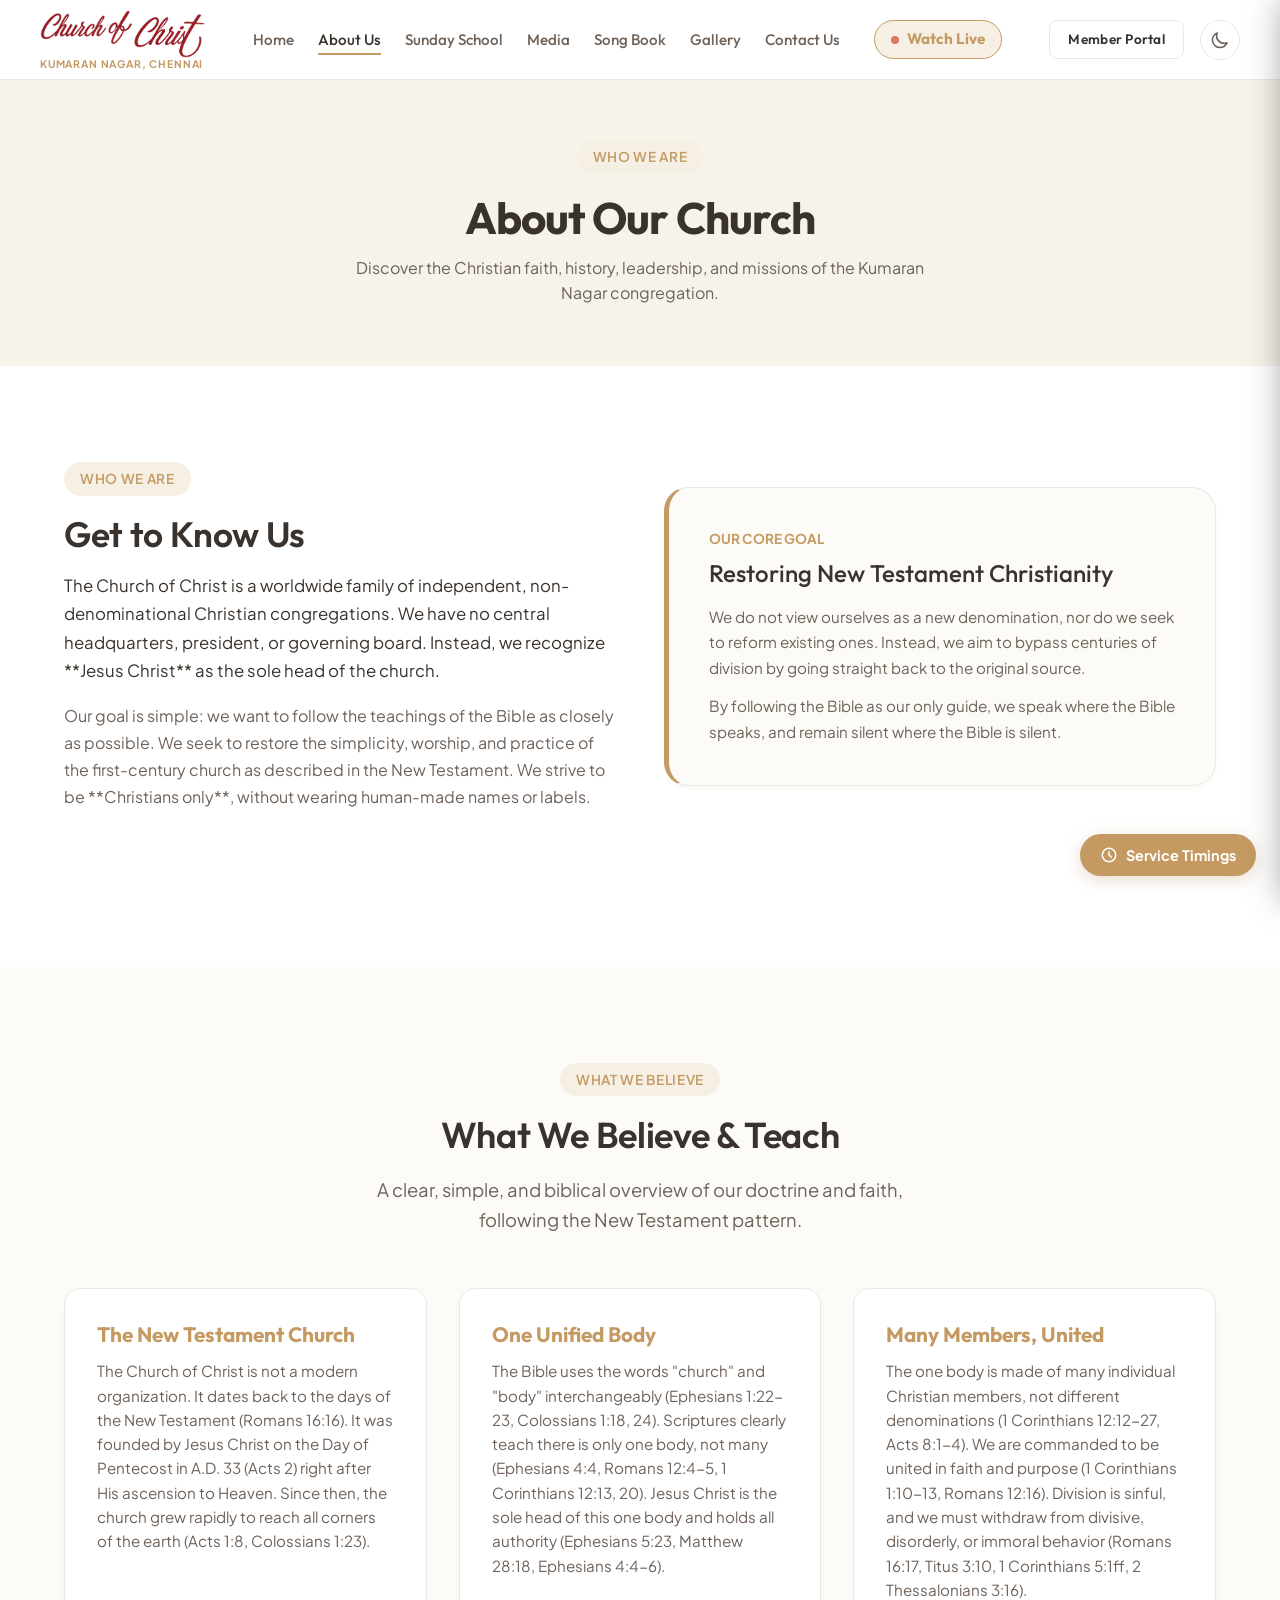
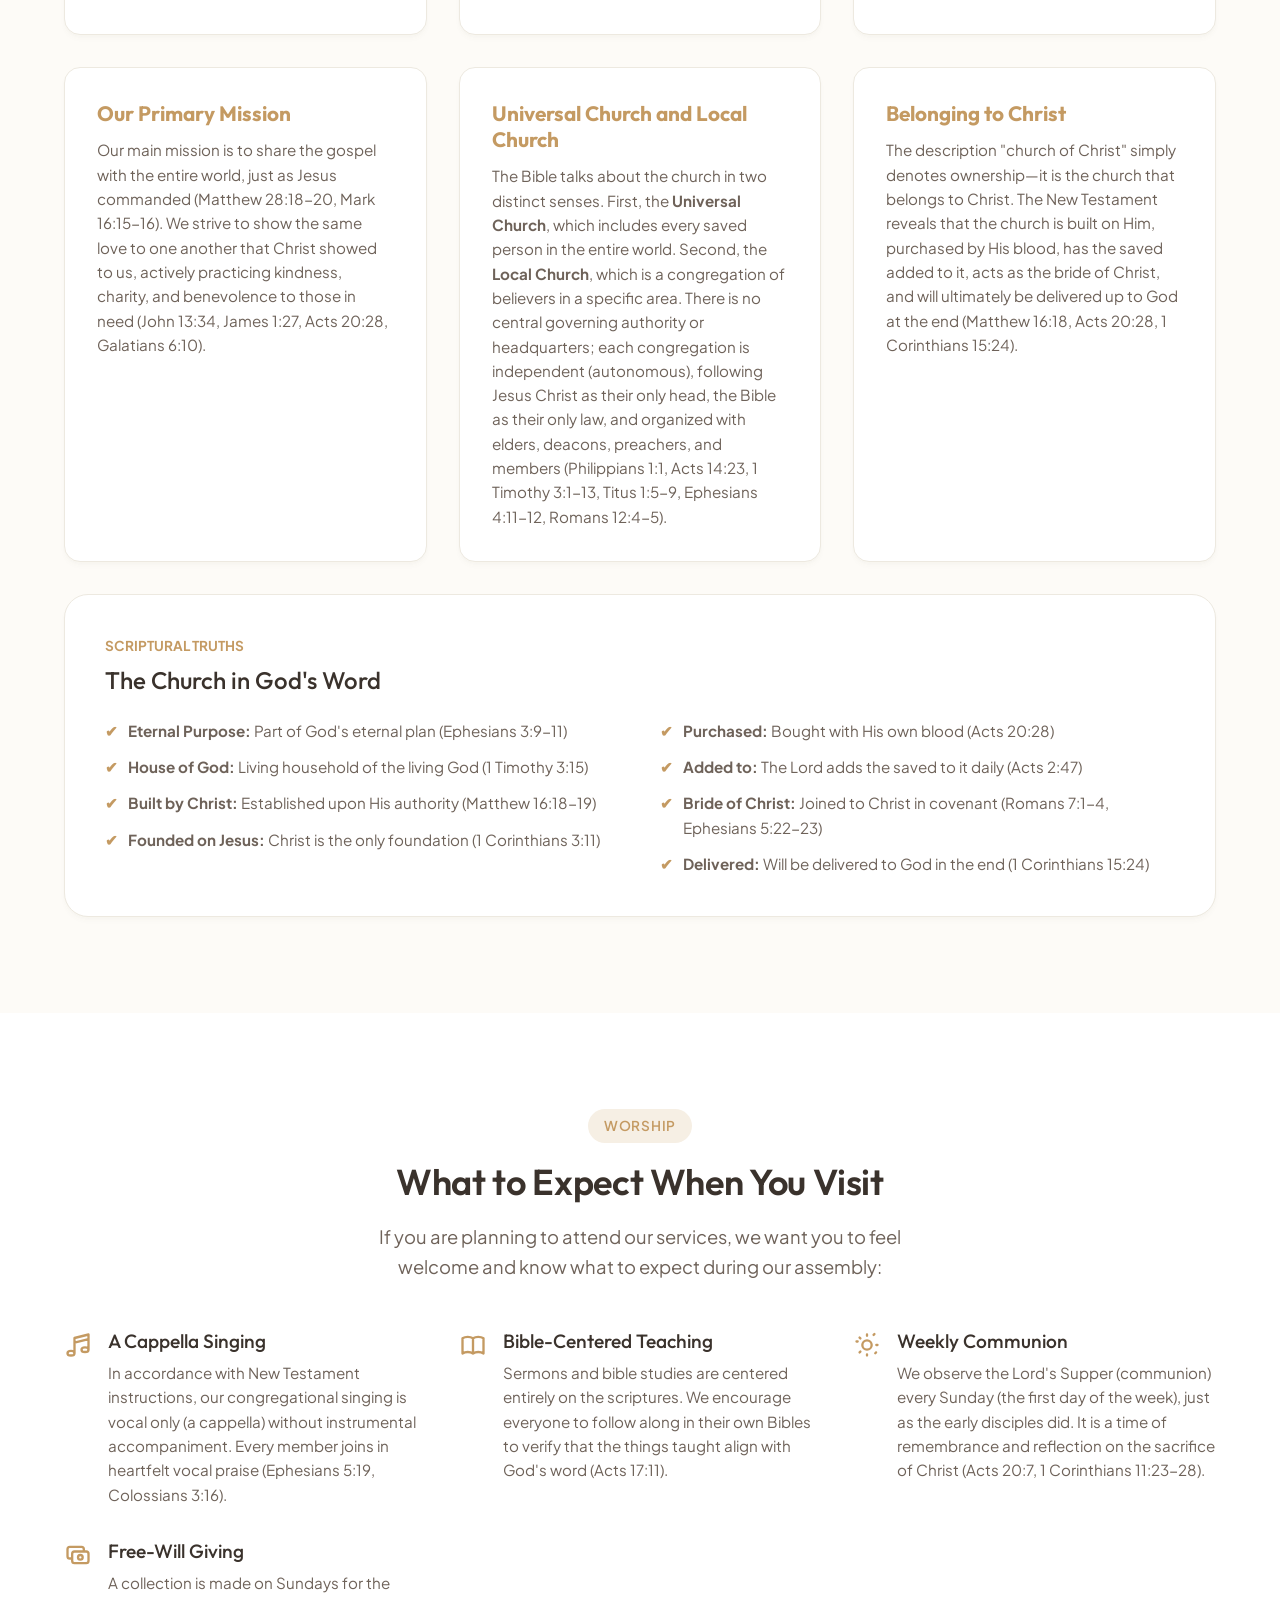
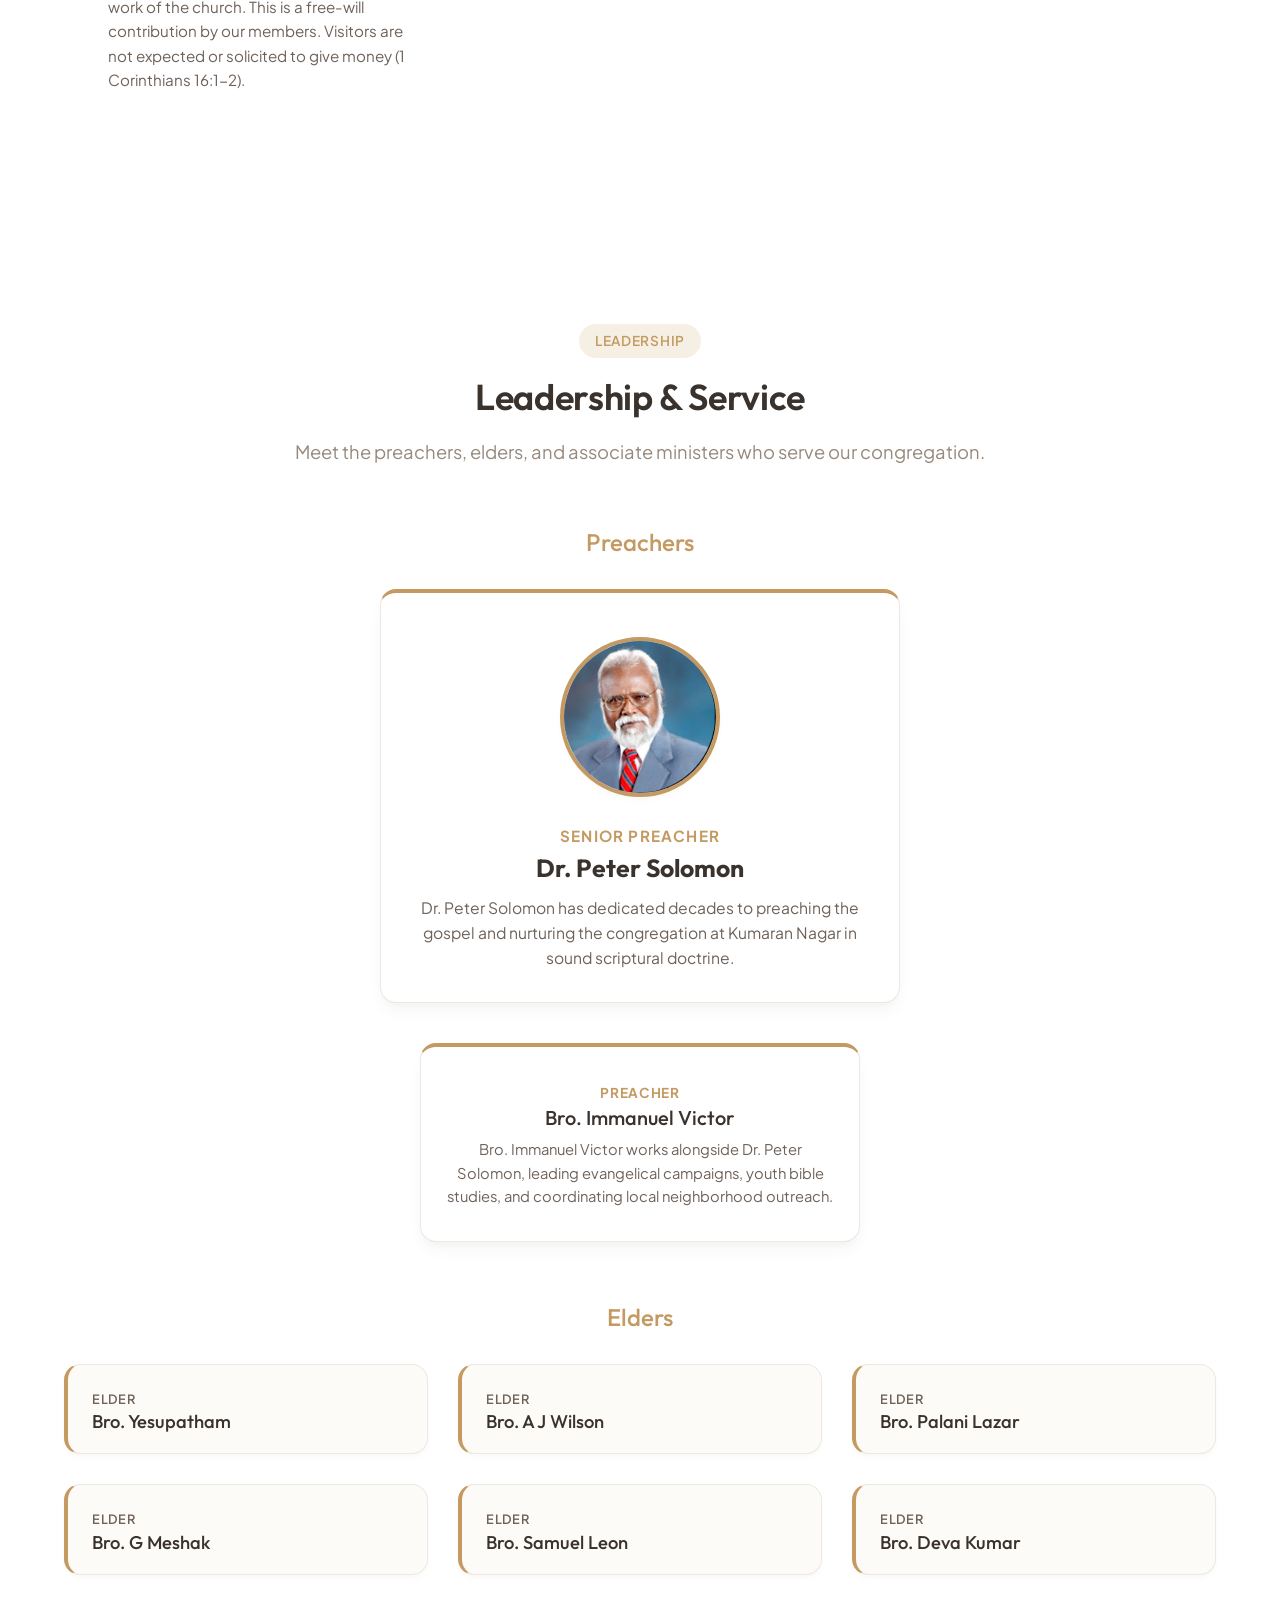
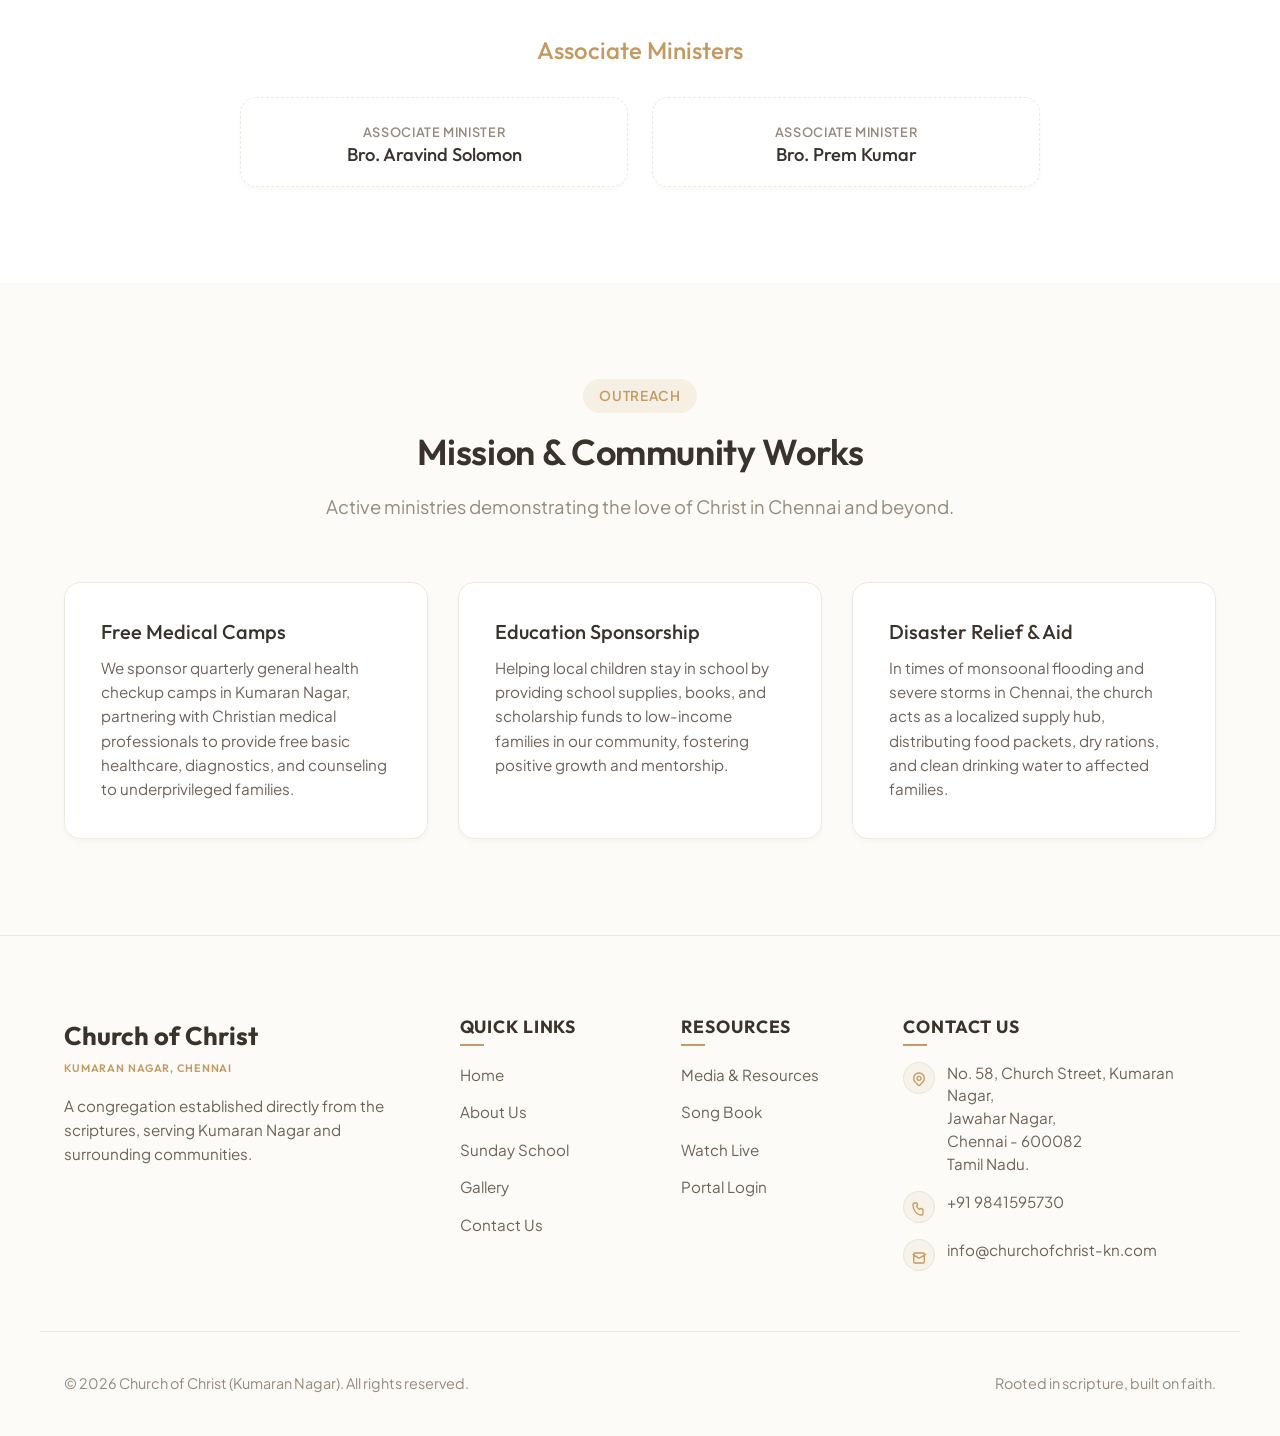
==== about.html @ 6f92049a "Apply and commit new transparent logo processed from user-supplied ChatGPT image" ====
<!DOCTYPE html>
<html lang="en">
<head>
  <meta charset="UTF-8">
  <meta name="viewport" content="width=device-width, initial-scale=1.0">
  <title>Church of Christ - About Us</title>
  <meta name="description" content="Learn about our faith, doctrine, history, mentors, and local mission works at Church of Christ in Kumaran Nagar.">
  <link rel="stylesheet" href="css/style.css?v=1.3">
  <script>
    (function() {
      const theme = localStorage.getItem('theme') || 'light';
      if (theme === 'dark') {
        document.documentElement.classList.add('dark-theme');
      }
    })();
  </script>
</head>
<body class="fade-in">

  <!-- GLOBAL HEADER -->
  <header class="header">
    <div class="container nav-container">
      <div class="logo-wrapper">
        <a href="index.html" class="logo" id="header-logo">
          <div class="logo-img-wrapper">
            <img src="images/logo.png?v=1.3" alt="Church of Christ" class="logo-img">
            <span class="logo-img-tagline">Kumaran Nagar, Chennai</span>
          </div>
        </a>
      </div>
      
      
      
      <ul class="nav-menu">
        <li><a href="index.html" class="nav-link">Home</a></li>
        <li><a href="about.html" class="nav-link active">About Us</a></li>
        <li><a href="sundayschool.html" class="nav-link">Sunday School</a></li>
        <li><a href="media.html" class="nav-link">Media</a></li>
        <li class="nav-item-dropdown">
          <a href="javascript:void(0)" class="nav-link" style="cursor: default;">Song Book</a>
          <ul class="dropdown-menu">
            <li><a href="songbook.html?lang=tamil" class="dropdown-item">Tamil Songs</a></li>
            <li><a href="songbook.html?lang=english" class="dropdown-item">English Songs</a></li>
          </ul>
        </li>
        <li><a href="gallery.html" class="nav-link">Gallery</a></li>
        <li><a href="contact.html" class="nav-link">Contact Us</a></li>
        <li class="nav-live-wrapper" style="margin-left: 10px;"><a href="live.html" class="nav-link nav-link-live"><span class="live-dot-pulse"></span>Watch Live</a></li>
        <li class="nav-btn mobile-only"><a href="login.html" class="btn btn-secondary btn-sm" id="member-portal-nav-btn-mobile">Member Portal</a></li>
      </ul>
      
      <div class="nav-right-area">
        <div class="nav-action desktop-only">
        <a href="login.html" class="btn btn-secondary btn-sm" id="member-portal-nav-btn">Member Portal</a>
      </div>
        <button id="theme-toggle" class="theme-toggle-btn" aria-label="Toggle Theme">
          <svg class="theme-icon-moon" fill="none" stroke="currentColor" viewBox="0 0 24 24" xmlns="http://www.w3.org/2000/svg">
            <path stroke-linecap="round" stroke-linejoin="round" stroke-width="2" d="M20.354 15.354A9 9 0 018.646 3.646 9.003 9.003 0 0012 21a9.003 9.003 0 008.354-5.646z"></path>
          </svg>
          <svg class="theme-icon-sun" fill="none" stroke="currentColor" viewBox="0 0 24 24" xmlns="http://www.w3.org/2000/svg" style="display: none;">
            <path stroke-linecap="round" stroke-linejoin="round" stroke-width="2" d="M12 3v1m0 16v1m9-9h-1M4 9H3m15.364-6.364l-.707.707M6.343 17.657l-.707.707m0-12.728l.707.707m12.728 12.728l.707-.707M12 8a4 4 0 100 8 4 4 0 000-8z"></path>
          </svg>
        </button>
        <button class="mobile-toggle" aria-label="Toggle menu" id="menu-toggle-btn">
        <span></span>
        <span></span>
        <span></span>
      </button>
      </div>
    </div>
  </header>

  <!-- PAGE HEADER -->
  <section class="section section-tertiary" style="padding: 60px 0; text-align: center;">
    <div class="container">
      <span class="badge">Who We Are</span>
      <h1 style="margin-bottom: 10px;">About Our Church</h1>
      <p style="max-width: 600px; margin: 0 auto; color: var(--text-secondary);">Discover the Christian faith, history, leadership, and missions of the Kumaran Nagar congregation.</p>
    </div>
  </section>

  <!-- WHO WE ARE & RESTORATION BASIS -->
  <section class="section" id="doctrine">
    <div class="container">
      <div class="grid grid-2" style="align-items: center; gap: 48px; margin-bottom: 60px;">
        <div>
          <span class="badge">Who We Are</span>
          <h2 style="font-size: 2.2rem; margin-bottom: 16px;">Get to Know Us</h2>
          <p style="font-size: 1.05rem; line-height: 1.7; color: var(--text-primary); margin-bottom: 16px;">
            The Church of Christ is a worldwide family of independent, non-denominational Christian congregations. We have no central headquarters, president, or governing board. Instead, we recognize **Jesus Christ** as the sole head of the church.
          </p>
          <p style="font-size: 1rem; line-height: 1.7; color: var(--text-secondary);">
            Our goal is simple: we want to follow the teachings of the Bible as closely as possible. We seek to restore the simplicity, worship, and practice of the first-century church as described in the New Testament. We strive to be **Christians only**, without wearing human-made names or labels.
          </p>
        </div>
        
        <div style="background-color: var(--bg-secondary); border: 1px solid var(--border-color); border-radius: var(--border-radius-lg); padding: 40px; border-left: 5px solid var(--color-accent); box-shadow: var(--shadow-sm);">
          <span style="font-size: 0.85rem; font-weight: 700; text-transform: uppercase; color: var(--color-accent); display: block; margin-bottom: 8px;">Our Core Goal</span>
          <h3 style="font-size: 1.5rem; margin-bottom: 16px;">Restoring New Testament Christianity</h3>
          <p style="font-size: 0.95rem; line-height: 1.7; color: var(--text-secondary); margin-bottom: 12px;">
            We do not view ourselves as a new denomination, nor do we seek to reform existing ones. Instead, we aim to bypass centuries of division by going straight back to the original source.
          </p>
          <p style="font-size: 0.95rem; line-height: 1.7; color: var(--text-secondary);">
            By following the Bible as our only guide, we speak where the Bible speaks, and remain silent where the Bible is silent.
          </p>
        </div>
      </div>
    </div>
  </section>

    <!-- THE GOSPEL SECTION (Swapped What We Believe Content to About Page) -->
  <section class="section section-secondary" id="salvation">
    <div class="container">
      <div class="section-title-wrapper text-center" style="margin-bottom: 54px;">
        <span class="badge">WHAT WE BELIEVE</span>
        <h2>What We Believe & Teach</h2>
        <p style="max-width: 600px; margin: 0 auto; color: var(--text-secondary);">A clear, simple, and biblical overview of our doctrine and faith, following the New Testament pattern.</p>
      </div>

      <div class="grid grid-3" style="gap: 32px; margin-bottom: 32px;">
        <!-- Card 1: The Church Origin -->
        <div class="card" style="padding: 32px; display: flex; flex-direction: column; justify-content: flex-start; height: 100%;">
          <h3 style="font-size: 1.3rem; margin-bottom: 12px; font-family: var(--font-headings); color: var(--color-accent); font-weight: 700;">The New Testament Church</h3>
          <p style="font-size: 0.95rem; line-height: 1.6; color: var(--text-secondary); margin: 0;">
            The Church of Christ is not a modern organization. It dates back to the days of the New Testament (Romans 16:16). It was founded by Jesus Christ on the Day of Pentecost in A.D. 33 (Acts 2) right after His ascension to Heaven. Since then, the church grew rapidly to reach all corners of the earth (Acts 1:8, Colossians 1:23).
          </p>
        </div>

        <!-- Card 2: One Body -->
        <div class="card" style="padding: 32px; display: flex; flex-direction: column; justify-content: flex-start; height: 100%;">
          <h3 style="font-size: 1.3rem; margin-bottom: 12px; font-family: var(--font-headings); color: var(--color-accent); font-weight: 700;">One Unified Body</h3>
          <p style="font-size: 0.95rem; line-height: 1.6; color: var(--text-secondary); margin: 0;">
            The Bible uses the words "church" and "body" interchangeably (Ephesians 1:22-23, Colossians 1:18, 24). Scriptures clearly teach there is only one body, not many (Ephesians 4:4, Romans 12:4-5, 1 Corinthians 12:13, 20). Jesus Christ is the sole head of this one body and holds all authority (Ephesians 5:23, Matthew 28:18, Ephesians 4:4-6).
          </p>
        </div>

        <!-- Card 3: Many Members -->
        <div class="card" style="padding: 32px; display: flex; flex-direction: column; justify-content: flex-start; height: 100%;">
          <h3 style="font-size: 1.3rem; margin-bottom: 12px; font-family: var(--font-headings); color: var(--color-accent); font-weight: 700;">Many Members, United</h3>
          <p style="font-size: 0.95rem; line-height: 1.6; color: var(--text-secondary); margin: 0;">
            The one body is made of many individual Christian members, not different denominations (1 Corinthians 12:12-27, Acts 8:1-4). We are commanded to be united in faith and purpose (1 Corinthians 1:10-13, Romans 12:16). Division is sinful, and we must withdraw from divisive, disorderly, or immoral behavior (Romans 16:17, Titus 3:10, 1 Corinthians 5:1ff, 2 Thessalonians 3:16).
          </p>
        </div>

        <!-- Card 4: Our Mission -->
        <div class="card" style="padding: 32px; display: flex; flex-direction: column; justify-content: flex-start; height: 100%;">
          <h3 style="font-size: 1.3rem; margin-bottom: 12px; font-family: var(--font-headings); color: var(--color-accent); font-weight: 700;">Our Primary Mission</h3>
          <p style="font-size: 0.95rem; line-height: 1.6; color: var(--text-secondary); margin: 0;">
            Our main mission is to share the gospel with the entire world, just as Jesus commanded (Matthew 28:18-20, Mark 16:15-16). We strive to show the same love to one another that Christ showed to us, actively practicing kindness, charity, and benevolence to those in need (John 13:34, James 1:27, Acts 20:28, Galatians 6:10).
          </p>
        </div>

        <!-- Card 5: Universal Church and Local Church -->
        <div class="card" style="padding: 32px; display: flex; flex-direction: column; justify-content: flex-start; height: 100%;">
          <h3 style="font-size: 1.3rem; margin-bottom: 12px; font-family: var(--font-headings); color: var(--color-accent); font-weight: 700;">Universal Church and Local Church</h3>
          <p style="font-size: 0.95rem; line-height: 1.6; color: var(--text-secondary); margin: 0;">
            The Bible talks about the church in two distinct senses. First, the <strong>Universal Church</strong>, which includes every saved person in the entire world. Second, the <strong>Local Church</strong>, which is a congregation of believers in a specific area. There is no central governing authority or headquarters; each congregation is independent (autonomous), following Jesus Christ as their only head, the Bible as their only law, and organized with elders, deacons, preachers, and members (Philippians 1:1, Acts 14:23, 1 Timothy 3:1-13, Titus 1:5-9, Ephesians 4:11-12, Romans 12:4-5).
          </p>
        </div>

        <!-- Card 6: Ownership -->
        <div class="card" style="padding: 32px; display: flex; flex-direction: column; justify-content: flex-start; height: 100%;">
          <h3 style="font-size: 1.3rem; margin-bottom: 12px; font-family: var(--font-headings); color: var(--color-accent); font-weight: 700;">Belonging to Christ</h3>
          <p style="font-size: 0.95rem; line-height: 1.6; color: var(--text-secondary); margin: 0;">
            The description "church of Christ" simply denotes ownership—it is the church that belongs to Christ. The New Testament reveals that the church is built on Him, purchased by His blood, has the saved added to it, acts as the bride of Christ, and will ultimately be delivered up to God at the end (Matthew 16:18, Acts 20:28, 1 Corinthians 15:24).
          </p>
        </div>
      </div>

      <!-- Scriptural Descriptions List -->
      <div style="background-color: var(--bg-primary); border: 1px solid var(--border-color); border-radius: var(--border-radius-lg); padding: 40px; box-shadow: var(--shadow-sm);">
        <span style="font-size: 0.85rem; font-weight: 700; text-transform: uppercase; color: var(--color-accent); display: block; margin-bottom: 8px;">Scriptural Truths</span>
        <h3 style="font-size: 1.5rem; margin-bottom: 24px;">The Church in God's Word</h3>
        <div class="grid grid-2" style="gap: 16px 40px;">
          <ul style="list-style: none; padding: 0; margin: 0; display: flex; flex-direction: column; gap: 12px; font-size: 0.95rem; color: var(--text-secondary);">
            <li style="display: flex; gap: 10px; align-items: flex-start;">
              <span style="color: var(--color-accent); font-weight: bold;">✔</span>
              <span><strong>Eternal Purpose:</strong> Part of God's eternal plan (Ephesians 3:9-11)</span>
            </li>
            <li style="display: flex; gap: 10px; align-items: flex-start;">
              <span style="color: var(--color-accent); font-weight: bold;">✔</span>
              <span><strong>House of God:</strong> Living household of the living God (1 Timothy 3:15)</span>
            </li>
            <li style="display: flex; gap: 10px; align-items: flex-start;">
              <span style="color: var(--color-accent); font-weight: bold;">✔</span>
              <span><strong>Built by Christ:</strong> Established upon His authority (Matthew 16:18-19)</span>
            </li>
            <li style="display: flex; gap: 10px; align-items: flex-start;">
              <span style="color: var(--color-accent); font-weight: bold;">✔</span>
              <span><strong>Founded on Jesus:</strong> Christ is the only foundation (1 Corinthians 3:11)</span>
            </li>
          </ul>
          <ul style="list-style: none; padding: 0; margin: 0; display: flex; flex-direction: column; gap: 12px; font-size: 0.95rem; color: var(--text-secondary);">
            <li style="display: flex; gap: 10px; align-items: flex-start;">
              <span style="color: var(--color-accent); font-weight: bold;">✔</span>
              <span><strong>Purchased:</strong> Bought with His own blood (Acts 20:28)</span>
            </li>
            <li style="display: flex; gap: 10px; align-items: flex-start;">
              <span style="color: var(--color-accent); font-weight: bold;">✔</span>
              <span><strong>Added to:</strong> The Lord adds the saved to it daily (Acts 2:47)</span>
            </li>
            <li style="display: flex; gap: 10px; align-items: flex-start;">
              <span style="color: var(--color-accent); font-weight: bold;">✔</span>
              <span><strong>Bride of Christ:</strong> Joined to Christ in covenant (Romans 7:1-4, Ephesians 5:22-23)</span>
            </li>
            <li style="display: flex; gap: 10px; align-items: flex-start;">
              <span style="color: var(--color-accent); font-weight: bold;">✔</span>
              <span><strong>Delivered:</strong> Will be delivered to God in the end (1 Corinthians 15:24)</span>
            </li>
          </ul>
        </div>
      </div>
    </div>
  </section>

  <!-- WHAT TO EXPECT IN WORSHIP -->
  <section class="section" id="worship-expectations">
    <div class="container">
      <div class="section-title-wrapper text-center" style="margin-bottom: 48px;">
        <span class="badge">Worship</span>
        <h2>What to Expect When You Visit</h2>
        <p style="max-width: 600px; margin: 0 auto; color: var(--text-secondary);">If you are planning to attend our services, we want you to feel welcome and know what to expect during our assembly:</p>
      </div>

      <div class="grid grid-2" style="gap: 32px; margin-bottom: 40px;">
        <!-- Card A -->
        <div style="display: flex; gap: 16px;">
          <div style="color: var(--color-accent); font-size: 1.5rem; display: flex; flex-shrink: 0; margin-top: 2px;">
            <svg style="width: 28px; height: 28px;" fill="none" stroke="currentColor" viewBox="0 0 24 24" xmlns="http://www.w3.org/2000/svg"><path stroke-linecap="round" stroke-linejoin="round" stroke-width="2" d="M9 19V6l12-3v13M9 19c0 1.105-1.343 2-3 2s-3-.895-3-2 1.343-2 3-2 3 .895 3 2zm12-3c0 1.105-1.343 2-3 2s-3-.895-3-2 1.343-2 3-2 3 .895 3 2zM9 10l12-3"></path></svg>
          </div>
          <div>
            <h3 style="font-size: 1.2rem; margin-bottom: 8px;">A Cappella Singing</h3>
            <p style="font-size: 0.95rem; color: var(--text-secondary); line-height: 1.6;">
              In accordance with New Testament instructions, our congregational singing is vocal only (a cappella) without instrumental accompaniment. Every member joins in heartfelt vocal praise (Ephesians 5:19, Colossians 3:16).
            </p>
          </div>
        </div>

        <!-- Card B -->
        <div style="display: flex; gap: 16px;">
          <div style="color: var(--color-accent); font-size: 1.5rem; display: flex; flex-shrink: 0; margin-top: 2px;">
            <svg style="width: 28px; height: 28px;" fill="none" stroke="currentColor" viewBox="0 0 24 24" xmlns="http://www.w3.org/2000/svg"><path stroke-linecap="round" stroke-linejoin="round" stroke-width="2" d="M12 6.253v13m0-13C10.832 5.477 9.246 5 7.5 5S4.168 5.477 3 6.253v13C4.168 18.477 5.754 18 7.5 18s3.332.477 4.5 1.253m0-13C13.168 5.477 14.754 5 16.5 5c1.747 0 3.332.477 4.5 1.253v13C19.832 18.477 18.247 18 16.5 18c-1.746 0-3.332.477-4.5 1.253"></path></svg>
          </div>
          <div>
            <h3 style="font-size: 1.2rem; margin-bottom: 8px;">Bible-Centered Teaching</h3>
            <p style="font-size: 0.95rem; color: var(--text-secondary); line-height: 1.6;">
              Sermons and bible studies are centered entirely on the scriptures. We encourage everyone to follow along in their own Bibles to verify that the things taught align with God's word (Acts 17:11).
            </p>
          </div>
        </div>

        <!-- Card C -->
        <div style="display: flex; gap: 16px;">
          <div style="color: var(--color-accent); font-size: 1.5rem; display: flex; flex-shrink: 0; margin-top: 2px;">
            <svg style="width: 28px; height: 28px;" fill="none" stroke="currentColor" viewBox="0 0 24 24" xmlns="http://www.w3.org/2000/svg"><path stroke-linecap="round" stroke-linejoin="round" stroke-width="2" d="M12 3v1m0 16v1m9-9h-1M4 9H3m15.364-6.364l-.707.707M6.343 17.657l-.707.707m0-12.728l.707.707m12.728 12.728l.707-.707M12 8a4 4 0 100 8 4 4 0 000-8z"></path></svg>
          </div>
          <div>
            <h3 style="font-size: 1.2rem; margin-bottom: 8px;">Weekly Communion</h3>
            <p style="font-size: 0.95rem; color: var(--text-secondary); line-height: 1.6;">
              We observe the Lord's Supper (communion) every Sunday (the first day of the week), just as the early disciples did. It is a time of remembrance and reflection on the sacrifice of Christ (Acts 20:7, 1 Corinthians 11:23-28).
            </p>
          </div>
        </div>

        <!-- Card D -->
        <div style="display: flex; gap: 16px;">
          <div style="color: var(--color-accent); font-size: 1.5rem; display: flex; flex-shrink: 0; margin-top: 2px;">
            <svg style="width: 28px; height: 28px;" fill="none" stroke="currentColor" viewBox="0 0 24 24" xmlns="http://www.w3.org/2000/svg"><path stroke-linecap="round" stroke-linejoin="round" stroke-width="2" d="M17 9V7a2 2 0 00-2-2H5a2 2 0 00-2 2v6a2 2 0 002 2h2m2 4h10a2 2 0 002-2v-6a2 2 0 00-2-2H9a2 2 0 00-2 2v6a2 2 0 002 2zm7-5a2 2 0 11-4 0 2 2 0 014 0z"></path></svg>
          </div>
          <div>
            <h3 style="font-size: 1.2rem; margin-bottom: 8px;">Free-Will Giving</h3>
            <p style="font-size: 0.95rem; color: var(--text-secondary); line-height: 1.6;">
              A collection is made on Sundays for the work of the church. This is a free-will contribution by our members. Visitors are not expected or solicited to give money (1 Corinthians 16:1-2).
            </p>
          </div>
        </div>
      </div>
    </div>
  </section>

  <!-- CHURCH LEADERSHIP SECTION -->
  <section class="section" id="leadership">
    <div class="container">
      <div class="section-title-wrapper text-center">
        <span class="badge">Leadership</span>
        <h2>Leadership & Service</h2>
        <p>Meet the preachers, elders, and associate ministers who serve our congregation.</p>
      </div>

      <!-- Preachers Section -->
      <h3 style="text-align: center; margin-bottom: 32px; font-weight: 500; font-size: 1.5rem; color: var(--color-accent);">Preachers</h3>
      
      <!-- Featured Senior Preacher (Dr. Peter Solomon) -->
      <div style="max-width: 520px; margin: 0 auto 40px auto;">
        <div class="profile-card profile-card-preacher" style="padding: 24px;">
          <div class="profile-avatar-wrapper" style="background: none; padding: 20px 0 10px 0; display: flex; justify-content: center;">
            <div class="profile-avatar" style="width: 160px; height: 160px; overflow: hidden; border: 4px solid var(--color-accent);">
              <img src="images/peter-solomon.png?v=1.1" alt="Dr. Peter Solomon" style="width: 100%; height: 100%; object-fit: cover;">
            </div>
          </div>
          <div class="profile-info" style="padding: 16px 0 8px 0;">
            <span class="profile-role" style="font-size: 0.95rem; font-weight: 700; letter-spacing: 0.08em;">Senior Preacher</span>
            <h4 class="profile-name" style="font-size: 1.55rem; font-weight: 700; margin-top: 4px; margin-bottom: 12px; font-family: var(--font-headings);">Dr. Peter Solomon</h4>
            <p class="profile-bio" style="font-size: 0.98rem; line-height: 1.6; color: var(--text-secondary); max-width: 440px; margin: 0 auto;">Dr. Peter Solomon has dedicated decades to preaching the gospel and nurturing the congregation at Kumaran Nagar in sound scriptural doctrine.</p>
          </div>
        </div>
      </div>

      <!-- Preacher (Bro. Immanuel Victor) -->
      <div style="max-width: 440px; margin: 0 auto 60px auto;">
        <div class="profile-card profile-card-preacher" style="padding: 24px;">
          <div class="profile-info" style="padding: 8px 0;">
            <span class="profile-role">Preacher</span>
            <h4 class="profile-name">Bro. Immanuel Victor</h4>
            <p class="profile-bio" style="font-size: 0.92rem; line-height: 1.6; color: var(--text-secondary); margin-top: 8px;">Bro. Immanuel Victor works alongside Dr. Peter Solomon, leading evangelical campaigns, youth bible studies, and coordinating local neighborhood outreach.</p>
          </div>
        </div>
      </div>

      <!-- Elders Section -->
      <h3 style="text-align: center; margin-bottom: 32px; font-weight: 500; font-size: 1.5rem; color: var(--color-accent);">Elders</h3>
      <div class="grid grid-3" style="margin-bottom: 60px;">
        <!-- Elder 1 -->
        <div class="profile-card profile-card-elder">
          <div class="profile-info">
            <span class="profile-role">Elder</span>
            <h4 class="profile-name">Bro. Yesupatham</h4>
          </div>
        </div>

        <!-- Elder 2 -->
        <div class="profile-card profile-card-elder">
          <div class="profile-info">
            <span class="profile-role">Elder</span>
            <h4 class="profile-name">Bro. A J Wilson</h4>
          </div>
        </div>



        <!-- Elder 4 -->
        <div class="profile-card profile-card-elder">
          <div class="profile-info">
            <span class="profile-role">Elder</span>
            <h4 class="profile-name">Bro. Palani Lazar</h4>
          </div>
        </div>

        <!-- Elder 5 -->
        <div class="profile-card profile-card-elder">
          <div class="profile-info">
            <span class="profile-role">Elder</span>
            <h4 class="profile-name">Bro. G Meshak</h4>
          </div>
        </div>



        <!-- Elder 7 -->
        <div class="profile-card profile-card-elder">
          <div class="profile-info">
            <span class="profile-role">Elder</span>
            <h4 class="profile-name">Bro. Samuel Leon</h4>
          </div>
        </div>



        <!-- Elder 9 -->
        <div class="profile-card profile-card-elder">
          <div class="profile-info">
            <span class="profile-role">Elder</span>
            <h4 class="profile-name">Bro. Deva Kumar</h4>
          </div>
        </div>
      </div>

      <!-- Associate Ministers Section -->
      <h3 style="text-align: center; margin-bottom: 32px; font-weight: 500; font-size: 1.5rem; color: var(--color-accent);">Associate Ministers</h3>
      <div style="display: grid; grid-template-columns: repeat(auto-fit, minmax(280px, 1fr)); gap: 24px; max-width: 800px; margin: 0 auto;">
        
        <!-- Minister 1 -->
        <div class="profile-card profile-card-associate">
          <div class="profile-info">
            <span class="profile-role">Associate Minister</span>
            <h4 class="profile-name">Bro. Aravind Solomon</h4>
          </div>
        </div>

        <!-- Minister 2 -->
        <div class="profile-card profile-card-associate">
          <div class="profile-info">
            <span class="profile-role">Associate Minister</span>
            <h4 class="profile-name">Bro. Prem Kumar</h4>
          </div>
        </div>

      </div>
    </div>
  </section>

  <!-- MISSION WORKS SECTION -->
  <section class="section section-secondary" id="missions">
    <div class="container">
      <div class="section-title-wrapper text-center">
        <span class="badge">Outreach</span>
        <h2>Mission & Community Works</h2>
        <p>Active ministries demonstrating the love of Christ in Chennai and beyond.</p>
      </div>

      <div class="grid grid-3">
        <!-- Mission Card 1 -->
        <div class="card">
          <h3 class="card-title" style="font-size: 1.25rem;">Free Medical Camps</h3>
          <p class="card-description">We sponsor quarterly general health checkup camps in Kumaran Nagar, partnering with Christian medical professionals to provide free basic healthcare, diagnostics, and counseling to underprivileged families.</p>
        </div>

        <!-- Mission Card 2 -->
        <div class="card">
          <h3 class="card-title" style="font-size: 1.25rem;">Education Sponsorship</h3>
          <p class="card-description">Helping local children stay in school by providing school supplies, books, and scholarship funds to low-income families in our community, fostering positive growth and mentorship.</p>
        </div>

        <!-- Mission Card 3 -->
        <div class="card">
          <h3 class="card-title" style="font-size: 1.25rem;">Disaster Relief & Aid</h3>
          <p class="card-description">In times of monsoonal flooding and severe storms in Chennai, the church acts as a localized supply hub, distributing food packets, dry rations, and clean drinking water to affected families.</p>
        </div>
      </div>
    </div>
  </section>

    <!-- GLOBAL FOOTER -->
  <footer class="footer">
    <div class="container footer-grid">
      <div class="footer-about">
        <a href="index.html" class="footer-logo">
          Church of Christ
          <span class="footer-logo-tagline">Kumaran Nagar, Chennai</span>
        </a>
        <p>A congregation established directly from the scriptures, serving Kumaran Nagar and surrounding communities.</p>
      </div>
      
      <div>
        <h4 class="footer-title">Quick Links</h4>
        <ul class="footer-links">
          <li><a href="index.html">Home</a></li>
          <li><a href="about.html">About Us</a></li>
          <li><a href="sundayschool.html">Sunday School</a></li>
          <li><a href="gallery.html">Gallery</a></li>
          <li><a href="contact.html">Contact Us</a></li>
        </ul>
      </div>

      <div>
        <h4 class="footer-title">Resources</h4>
        <ul class="footer-links">
          <li><a href="media.html">Media & Resources</a></li>
          <li><a href="songbook.html">Song Book</a></li>
          <li><a href="live.html">Watch Live</a></li>
          <li><a href="login.html">Portal Login</a></li>
        </ul>
      </div>

      <div>
        <h4 class="footer-title">Contact Us</h4>
        <ul class="footer-contact-info">
          <li>
            <div class="footer-contact-icon-wrapper">
              <svg fill="none" stroke="currentColor" viewBox="0 0 24 24" xmlns="http://www.w3.org/2000/svg">
                <path stroke-linecap="round" stroke-linejoin="round" stroke-width="2" d="M17.657 16.657L13.414 20.9a1.998 1.998 0 01-2.827 0l-4.244-4.243a8 8 0 1111.314 0z"></path>
                <path stroke-linecap="round" stroke-linejoin="round" stroke-width="2" d="M15 11a3 3 0 11-6 0 3 3 0 016 0z"></path>
              </svg>
            </div>
            <span>No. 58, Church Street, Kumaran Nagar,<br>Jawahar Nagar,<br>Chennai - 600082<br>Tamil Nadu.</span>
          </li>
          <li>
            <div class="footer-contact-icon-wrapper">
              <svg fill="none" stroke="currentColor" viewBox="0 0 24 24" xmlns="http://www.w3.org/2000/svg">
                <path stroke-linecap="round" stroke-linejoin="round" stroke-width="2" d="M3 5a2 2 0 012-2h3.28a1 1 0 01.94.725l.548 2.2a1 1 0 01-.321.988l-1.305.98a10.582 10.582 0 004.872 4.872l.98-1.305a1 1 0 01.988-.321l2.2.548a1 1 0 01.725.94V19a2 2 0 01-2 2h-1C9.716 21 3 14.284 3 6V5z"></path>
              </svg>
            </div>
            <span>+91 9841595730</span>
          </li>
          <li>
            <div class="footer-contact-icon-wrapper">
              <svg fill="none" stroke="currentColor" viewBox="0 0 24 24" xmlns="http://www.w3.org/2000/svg">
                <path stroke-linecap="round" stroke-linejoin="round" stroke-width="2" d="M3 8l7.89 5.26a2 2 0 002.22 0L22 8m-2 11a2 2 0 01-2 2H6a2 2 0 01-2-2V8a2 2 0 012-2h12a2 2 0 012 2v11z"></path>
              </svg>
            </div>
            <span>info@churchofchrist-kn.com</span>
          </li>
        </ul>
      </div>
    </div>

    <div class="container footer-bottom">
      <p>&copy; 2026 Church of Christ (Kumaran Nagar). All rights reserved.</p>
      <p>Rooted in scripture, built on faith.</p>
    </div>
  </footer>

    <!-- FLOATING SERVICE TIMINGS WIDGET -->
  <button id="floating-schedule-btn" class="floating-schedule-btn" aria-label="View Service Timings">
    <svg fill="none" stroke="currentColor" viewBox="0 0 24 24" xmlns="http://www.w3.org/2000/svg">
      <path stroke-linecap="round" stroke-linejoin="round" stroke-width="2" d="M12 8v4l3 3m6-3a9 9 0 11-18 0 9 9 0 0118 0z"></path>
    </svg>
    <span>Service Timings</span>
  </button>

  <!-- WIDGET DRAWER BACKDROP -->
  <div id="schedule-drawer-overlay" class="schedule-drawer-overlay"></div>

  <!-- WIDGET DRAWER PANEL -->
  <div id="schedule-drawer" class="schedule-drawer">
    <div class="schedule-drawer-header">
      <h3>Service Timings</h3>
      <button id="schedule-drawer-close" class="schedule-drawer-close" aria-label="Close Panel">&times;</button>
    </div>
    <div class="schedule-drawer-body">
      <!-- Sunday Worship -->
      <div class="schedule-drawer-group">
        <h4>Sunday Worship</h4>
        <div class="schedule-drawer-item">
          <span class="time">5:00 AM – 6:00 AM</span>
          <span class="desc">English Worship</span>
        </div>
        <div class="schedule-drawer-item">
          <span class="time">8:00 AM – 9:30 AM</span>
          <span class="desc">Tamil Worship</span>
        </div>
        <div class="schedule-drawer-item">
          <span class="time">10:00 AM – 11:30 AM</span>
          <span class="desc">Mizo Worship</span>
        </div>
        <div class="schedule-drawer-item">
          <span class="time">10:30 AM – 12:00 PM</span>
          <span class="desc">Telugu Worship</span>
        </div>
        <div class="schedule-drawer-item">
          <span class="time">6:00 PM – 7:30 PM</span>
          <span class="desc">English Worship (with Tamil translation)</span>
        </div>
      </div>

      <!-- Wednesday -->
      <div class="schedule-drawer-group">
        <h4>Wednesday Bible Class</h4>
        <div class="schedule-drawer-item">
          <span class="time">6:30 PM – 7:30 PM</span>
          <span class="desc">Weekly Bible Study & Prayer</span>
        </div>
      </div>

      <!-- Friday -->
      <div class="schedule-drawer-group">
        <h4>Friday Prayer Meeting</h4>
        <div class="schedule-drawer-item">
          <span class="time">10:00 AM – 12:00 PM</span>
          <span class="desc">Women's Prayer Meeting</span>
        </div>
      </div>
    </div>
  </div>

  <script>
    document.addEventListener('DOMContentLoaded', function() {
      const btn = document.getElementById('floating-schedule-btn');
      const drawer = document.getElementById('schedule-drawer');
      const overlay = document.getElementById('schedule-drawer-overlay');
      const closeBtn = document.getElementById('schedule-drawer-close');

      function openDrawer() {
        if (drawer) drawer.classList.add('open');
        if (overlay) overlay.classList.add('active');
        document.body.style.overflow = 'hidden';
      }

      function closeDrawer() {
        if (drawer) drawer.classList.remove('open');
        if (overlay) overlay.classList.remove('active');
        document.body.style.overflow = '';
      }

      if (btn && drawer && overlay && closeBtn) {
        btn.addEventListener('click', openDrawer);
        closeBtn.addEventListener('click', closeDrawer);
        overlay.addEventListener('click', closeDrawer);
      }
    });
  </script>


  <script src="js/main.js?v=1.2"></script>
</body>
</html>
---- css/style.css ----
@import url('https://fonts.googleapis.com/css2?family=Outfit:wght@300;400;500;600;700&family=Plus+Jakarta+Sans:wght@300;400;500;600;700&display=swap');

/* ==========================================
   CSS VARIABLES & DESIGN TOKENS
   ========================================== */
:root {
  /* Warm Light Theme Colors (Strictly No Dark Backgrounds) */
  --bg-primary: #ffffff;         /* Crisp pure white */
  --bg-secondary: #fdfbf7;       /* Soft warm ivory / cream */
  --bg-tertiary: #f6f3eb;        /* Soft warm sand */
  --bg-overlay: rgba(255, 255, 255, 0.85); /* For glassmorphism */
  
  /* Typography Colors */
  --text-primary: #3a322c;       /* Rich, warm bronze/charcoal for headings */
  --text-secondary: #6e6259;     /* Soft warm brown/taupe for body text */
  --text-muted: #96897e;         /* Light warm gray for small text */
  
  /* Accents & Highlights */
  --color-accent: #c49a62;       /* Elegant warm gold/sand */
  --color-accent-hover: #b38851; /* Darker warm gold for hover */
  --color-accent-light: #f6efe4; /* Soft gold background tint */
  --color-success: #608d75;      /* Sage green for success indicators */
  
  /* Structural Elements */
  --border-color: #ede9e0;       /* Very soft warm gray border */
  --border-hover: #d2c8b7;       /* Darker border for hover states */
  --border-radius-sm: 8px;
  --border-radius-md: 16px;
  --border-radius-lg: 24px;
  
  /* Shadows (Soft, warm ambient depth) */
  --shadow-sm: 0 4px 6px -1px rgba(90, 80, 70, 0.03), 0 2px 4px -1px rgba(90, 80, 70, 0.02);
  --shadow-md: 0 10px 15px -3px rgba(90, 80, 70, 0.05), 0 4px 6px -2px rgba(90, 80, 70, 0.03);
  --shadow-lg: 0 20px 25px -5px rgba(90, 80, 70, 0.08), 0 10px 10px -5px rgba(90, 80, 70, 0.04);
  
  /* Layout */
  --container-max-width: 1200px;
  --header-height: 80px;
  
  /* Fonts */
  --font-headings: 'Outfit', sans-serif;
  --font-body: 'Plus Jakarta Sans', sans-serif;
  
  /* Transition speed */
  --transition-fast: 0.2s ease;
  --transition-normal: 0.3s cubic-bezier(0.4, 0, 0.2, 1);
  --transition-slow: 0.5s cubic-bezier(0.4, 0, 0.2, 1);
}

/* ==========================================
   RESET & BASE STYLES
   ========================================== */
*, *::before, *::after {
  box-sizing: border-box;
  margin: 0;
  padding: 0;
}

html {
  scroll-behavior: smooth;
  font-size: 16px;
}

body {
  font-family: var(--font-body);
  color: var(--text-secondary);
  background-color: var(--bg-primary);
  line-height: 1.6;
  -webkit-font-smoothing: antialiased;
  display: flex;
  flex-direction: column;
  min-height: 100vh;
}

h1, h2, h3, h4, h5, h6 {
  font-family: var(--font-headings);
  color: var(--text-primary);
  font-weight: 600;
  line-height: 1.25;
  margin-bottom: 0.5em;
}

h1 { font-size: 2.75rem; font-weight: 700; letter-spacing: -0.02em; }
h2 { font-size: 2.25rem; font-weight: 600; letter-spacing: -0.01em; }
h3 { font-size: 1.75rem; font-weight: 500; }
h4 { font-size: 1.25rem; font-weight: 500; }

a {
  color: var(--text-primary);
  text-decoration: none;
  transition: color var(--transition-fast);
}

img {
  max-width: 100%;
  height: auto;
  display: block;
}

button, input, textarea, select {
  font-family: inherit;
  font-size: inherit;
  color: inherit;
  outline: none;
}

/* ==========================================
   GLOBAL UTILITIES
   ========================================== */
.container {
  width: 100%;
  max-width: var(--container-max-width);
  margin: 0 auto;
  padding: 0 24px;
}

.section {
  padding: 96px 0;
}

.section-secondary {
  background-color: var(--bg-secondary);
}

.section-tertiary {
  background-color: var(--bg-tertiary);
}

.text-center { text-align: center; }
.text-left { text-align: left; }
.text-right { text-align: right; }

.section-title-wrapper {
  max-width: 700px;
  margin: 0 auto 60px;
}

.section-title-wrapper p {
  font-size: 1.15rem;
  color: var(--text-muted);
  margin-top: 10px;
}

.badge {
  display: inline-flex;
  align-items: center;
  padding: 6px 16px;
  border-radius: 9999px;
  font-size: 0.85rem;
  font-weight: 600;
  text-transform: uppercase;
  letter-spacing: 0.05em;
  background-color: var(--color-accent-light);
  color: var(--color-accent);
  margin-bottom: 16px;
}

.grid {
  display: grid;
  gap: 30px;
}

.grid-2 { grid-template-columns: repeat(auto-fit, minmax(320px, 1fr)); }
.grid-3 { grid-template-columns: repeat(auto-fit, minmax(300px, 1fr)); }
.grid-4 { grid-template-columns: repeat(auto-fit, minmax(240px, 1fr)); }

/* ==========================================
   BUTTONS
   ========================================== */
.btn {
  display: inline-flex;
  align-items: center;
  justify-content: center;
  padding: 12px 28px;
  border-radius: var(--border-radius-sm);
  font-weight: 600;
  font-family: var(--font-headings);
  font-size: 0.95rem;
  cursor: pointer;
  transition: all var(--transition-normal);
  border: 1px solid transparent;
  letter-spacing: 0.02em;
  gap: 8px;
}

.btn-primary {
  background-color: var(--color-accent);
  color: var(--bg-primary);
}

.btn-primary:hover {
  background-color: var(--color-accent-hover);
  transform: translateY(-2px);
  box-shadow: 0 4px 12px rgba(196, 154, 98, 0.2);
}

.btn-secondary {
  background-color: transparent;
  color: var(--text-primary);
  border-color: var(--border-color);
}

.btn-secondary:hover {
  background-color: var(--bg-secondary);
  border-color: var(--border-hover);
  transform: translateY(-2px);
}

.btn-sm {
  padding: 8px 18px;
  font-size: 0.85rem;
}

/* ==========================================
   GLOBAL HEADER / NAVBAR
   ========================================== */
.header {
  position: sticky;
  top: 0;
  left: 0;
  width: 100%;
  height: var(--header-height);
  background-color: var(--bg-overlay);
  backdrop-filter: blur(12px);
  -webkit-backdrop-filter: blur(12px);
  border-bottom: 1px solid var(--border-color);
  z-index: 100;
  display: flex;
  align-items: center;
}

.header .container {
  max-width: 100%;
  padding: 0 24px;
}

@media (min-width: 768px) {
  .header .container {
    padding: 0 40px;
  }
}

.nav-container {
  display: flex;
  justify-content: space-between;
  align-items: center;
  width: 100%;
}

.logo-wrapper {
  display: flex;
  align-items: center;
  min-height: 40px;
}

/* Logo styles */
.logo {
  text-decoration: none;
  display: inline-block;
}

.logo-text-wrapper {
  display: flex;
  flex-direction: column;
  line-height: 1.1;
  text-align: left;
}

.logo-main {
  font-family: var(--font-headings);
  font-weight: 700;
  font-size: 1.82rem; /* 30% bigger than 1.4rem */
  letter-spacing: -0.01em;
  color: var(--text-primary);
  transition: color var(--transition-fast);
}

.logo-main:hover {
  color: var(--color-accent);
}

.logo-tagline {
  font-family: var(--font-body);
  font-size: 0.72rem;
  font-weight: 600;
  color: var(--color-accent);
  letter-spacing: 0.08em;
  margin-top: 4px;
  text-transform: uppercase;
}

.logo-placeholder {
  display: inline-block;
  height: 24px;
  width: auto;
  border-radius: 4px;
}

.nav-menu {
  display: flex;
  align-items: center;
  list-style: none;
  gap: 32px;
}

.nav-link {
  font-family: var(--font-headings);
  font-weight: 500;
  font-size: 0.95rem; /* Restored original premium size */
  color: var(--text-secondary);
  position: relative;
  padding: 6px 0;
  white-space: nowrap; /* Prevent ugly link text wrapping */
}

.nav-link:hover, .nav-link.active {
  color: var(--text-primary);
}

.nav-link::after {
  content: '';
  position: absolute;
  bottom: 0;
  left: 0;
  width: 0;
  height: 2px;
  background-color: var(--color-accent);
  transition: width var(--transition-normal);
}

.nav-link:hover::after, .nav-link.active::after {
  width: 100%;
}

.nav-btn {
  margin-left: 12px;
}

/* Show/hide helper utility classes */
.mobile-only {
  display: none !important;
}

.desktop-only {
  display: block !important;
}

@media (max-width: 1024px) {
  .mobile-only {
    display: block !important;
  }
  .desktop-only {
    display: none !important;
  }
}

@media (min-width: 1025px) {
  .nav-container {
    display: grid !important;
    grid-template-columns: auto 1fr auto !important;
    align-items: center;
    gap: 30px;
  }
  
  .logo-wrapper {
    justify-content: flex-start;
    flex-shrink: 0;
  }
  
  .nav-menu {
    justify-self: center;
    gap: 24px; /* Generous spacing now that header is full-width */
  }
  
  .nav-action.desktop-only {
    display: flex !important;
    justify-self: end;
    flex-shrink: 0;
  }
}

/* Mobile Nav Toggle */
.mobile-toggle {
  display: none;
  background: none;
  border: none;
  cursor: pointer;
  width: 24px;
  height: 18px;
  position: relative;
  z-index: 101;
}

.mobile-toggle span {
  display: block;
  width: 100%;
  height: 2px;
  background-color: var(--text-primary);
  border-radius: 2px;
  position: absolute;
  transition: all var(--transition-normal);
}

.mobile-toggle span:nth-child(1) { top: 0; }
.mobile-toggle span:nth-child(2) { top: 8px; }
.mobile-toggle span:nth-child(3) { top: 16px; }

.mobile-toggle.active span:nth-child(1) {
  transform: rotate(45deg) translate(5px, 6px);
}
.mobile-toggle.active span:nth-child(2) {
  opacity: 0;
}
.mobile-toggle.active span:nth-child(3) {
  transform: rotate(-45deg) translate(6px, -7px);
}

/* ==========================================
   GLOBAL FOOTER
   ========================================== */
.footer {
  background-color: var(--bg-secondary);
  border-top: 1px solid var(--border-color);
  padding: 80px 0 40px;
  margin-top: auto;
}

.footer-grid {
  display: grid;
  grid-template-columns: 2fr 1fr 1fr 1.5fr;
  gap: 48px;
  margin-bottom: 60px;
}

.footer-logo {
  font-family: var(--font-headings);
  font-weight: 700;
  font-size: 1.4rem;
  color: var(--text-primary);
  margin-bottom: 20px;
  display: inline-block;
}

.footer-about p {
  color: var(--text-secondary);
  max-width: 280px;
  font-size: 0.95rem;
}

.footer-title {
  font-size: 1.1rem;
  font-weight: 600;
  margin-bottom: 24px;
  position: relative;
}

.footer-links {
  list-style: none;
  display: flex;
  flex-direction: column;
  gap: 12px;
}

.footer-links a {
  color: var(--text-secondary);
  font-size: 0.95rem;
}

.footer-links a:hover {
  color: var(--text-primary);
  padding-left: 4px;
}

.footer-contact-info {
  list-style: none;
  display: flex;
  flex-direction: column;
  gap: 16px;
  color: var(--text-secondary);
  font-size: 0.95rem;
}

.footer-contact-info li {
  display: flex;
  gap: 12px;
}

.footer-contact-info svg {
  flex-shrink: 0;
  width: 18px;
  height: 18px;
  color: var(--color-accent);
  margin-top: 3px;
}

.footer-bottom {
  border-top: 1px solid var(--border-color);
  padding-top: 40px;
  display: flex;
  justify-content: space-between;
  align-items: center;
  color: var(--text-muted);
  font-size: 0.9rem;
}

/* ==========================================
   HERO / BANNER STYLES
   ========================================== */
.hero {
  position: relative;
  padding: 120px 0;
  background: radial-gradient(circle at 80% 20%, var(--bg-secondary) 0%, var(--bg-primary) 70%);
  overflow: hidden;
}

.hero-grid {
  display: grid;
  grid-template-columns: 1.2fr 0.8fr;
  align-items: center;
  gap: 60px;
}

.hero-subtitle {
  font-family: var(--font-headings);
  font-weight: 600;
  font-size: 1.1rem;
  color: var(--color-accent);
  text-transform: uppercase;
  letter-spacing: 0.1em;
  margin-bottom: 16px;
  display: block;
}

.hero-title {
  margin-bottom: 24px;
}

.hero-description {
  font-size: 1.2rem;
  color: var(--text-secondary);
  margin-bottom: 40px;
  max-width: 600px;
}

.hero-ctas {
  display: flex;
  gap: 16px;
  flex-wrap: wrap;
}

.hero-graphics {
  position: relative;
  display: flex;
  justify-content: center;
  align-items: center;
}

.hero-shape-container {
  width: 320px;
  height: 320px;
  position: relative;
}

/* Beautiful abstract geometry instead of icons */
.hero-shape-base {
  width: 100%;
  height: 100%;
  background: linear-gradient(135deg, var(--color-accent-light) 0%, var(--bg-tertiary) 100%);
  border-radius: 38% 62% 63% 37% / 41% 44% 56% 59%;
  animation: morphingShape 12s infinite alternate ease-in-out;
  border: 1px solid var(--border-color);
  box-shadow: var(--shadow-lg);
}

.hero-shape-ring {
  position: absolute;
  top: -20px;
  left: -20px;
  right: -20px;
  bottom: -20px;
  border: 1.5px dashed var(--color-accent);
  border-radius: 50%;
  opacity: 0.35;
  animation: rotateShape 25s linear infinite;
  pointer-events: none;
}

/* ==========================================
   QUOTE SECTION (Acts Scripture)
   ========================================== */
.quote-section {
  position: relative;
  background-color: var(--bg-secondary);
  border-top: 1px solid var(--border-color);
  border-bottom: 1px solid var(--border-color);
  padding: 80px 0;
}

.quote-container {
  max-width: 800px;
  margin: 0 auto;
  position: relative;
  z-index: 2;
}

.quote-text {
  font-family: var(--font-headings);
  font-size: 2rem;
  font-weight: 500;
  line-height: 1.4;
  color: var(--text-primary);
  margin-bottom: 24px;
  letter-spacing: -0.01em;
}

.quote-author {
  font-size: 1.05rem;
  font-weight: 600;
  color: var(--color-accent);
  text-transform: uppercase;
  letter-spacing: 0.08em;
}

.quote-decoration {
  position: absolute;
  top: 0;
  left: 50%;
  transform: translateX(-50%) translateY(-20px);
  font-family: var(--font-headings);
  font-size: 8rem;
  font-weight: 700;
  color: var(--border-color);
  opacity: 0.5;
  line-height: 1;
  z-index: 1;
  pointer-events: none;
}

/* ==========================================
   CARDS & GRID COMPONENT STYLES
   ========================================== */
.card {
  background-color: var(--bg-primary);
  border: 1px solid var(--border-color);
  border-radius: var(--border-radius-md);
  padding: 36px;
  transition: all var(--transition-normal);
  position: relative;
  overflow: hidden;
  box-shadow: var(--shadow-sm);
}

.card:hover {
  transform: translateY(-4px);
  box-shadow: var(--shadow-md);
  border-color: var(--border-hover);
}

.card-icon {
  width: 48px;
  height: 48px;
  border-radius: var(--border-radius-sm);
  background-color: var(--color-accent-light);
  color: var(--color-accent);
  display: flex;
  align-items: center;
  justify-content: center;
  margin-bottom: 24px;
}

.card-icon svg {
  width: 24px;
  height: 24px;
}

.card-title {
  margin-bottom: 12px;
  font-size: 1.35rem;
}

.card-description {
  font-size: 0.95rem;
  color: var(--text-secondary);
}

/* Link in card */
.card-link {
  display: inline-flex;
  align-items: center;
  gap: 8px;
  margin-top: 24px;
  font-weight: 600;
  font-size: 0.9rem;
  color: var(--text-primary);
}

.card-link svg {
  width: 16px;
  height: 16px;
  transition: transform var(--transition-fast);
}

.card-link:hover {
  color: var(--color-accent);
}

.card-link:hover svg {
  transform: translateX(4px);
}

/* ==========================================
   LEADERSHIP PROFILE CARDS
   ========================================== */
.profile-card {
  background-color: var(--bg-primary);
  border: 1px solid var(--border-color);
  border-radius: var(--border-radius-md);
  overflow: hidden;
  box-shadow: var(--shadow-sm);
  transition: all var(--transition-normal);
  text-align: center;
}

.profile-card:hover {
  transform: translateY(-4px);
  box-shadow: var(--shadow-md);
  border-color: var(--border-hover);
}

.profile-avatar-wrapper {
  background-color: var(--bg-secondary);
  padding: 40px 20px 20px;
  display: flex;
  justify-content: center;
}

.profile-avatar {
  width: 120px;
  height: 120px;
  border-radius: 50%;
  background-color: var(--bg-tertiary);
  border: 4px solid var(--bg-primary);
  display: flex;
  align-items: center;
  justify-content: center;
  color: var(--color-accent);
  box-shadow: var(--shadow-sm);
}

.profile-avatar svg {
  width: 48px;
  height: 48px;
}

.profile-info {
  padding: 24px 24px 32px;
}

.profile-role {
  font-size: 0.85rem;
  font-weight: 600;
  text-transform: uppercase;
  color: var(--color-accent);
  letter-spacing: 0.05em;
  margin-bottom: 8px;
}

.profile-name {
  font-size: 1.25rem;
  margin-bottom: 8px;
}

.profile-bio {
  font-size: 0.9rem;
  color: var(--text-secondary);
}

/* ==========================================
   SUNDAY SCHOOL / CURRICULUM TABS
   ========================================== */
.tabs-nav {
  display: flex;
  justify-content: center;
  gap: 16px;
  list-style: none;
  margin-bottom: 40px;
  border-bottom: 1px solid var(--border-color);
  padding-bottom: 16px;
}

.tab-btn {
  background: none;
  border: none;
  padding: 10px 24px;
  border-radius: 30px;
  cursor: pointer;
  font-family: var(--font-headings);
  font-weight: 600;
  color: var(--text-secondary);
  transition: all var(--transition-normal);
}

.tab-btn:hover {
  color: var(--text-primary);
}

.tab-btn.active {
  background-color: var(--color-accent-light);
  color: var(--color-accent);
}

.tab-content {
  display: none;
}

.tab-content.active {
  display: block;
  animation: fadeIn 0.4s ease-in-out;
}

/* Secure Data Table Placeholder styling */
.data-table-wrapper {
  overflow-x: auto;
  border: 1px solid var(--border-color);
  border-radius: var(--border-radius-md);
  background-color: var(--bg-primary);
  box-shadow: var(--shadow-sm);
  margin-top: 30px;
}

.data-table {
  width: 100%;
  border-collapse: collapse;
  text-align: left;
  font-size: 0.95rem;
}

.data-table th {
  background-color: var(--bg-secondary);
  color: var(--text-primary);
  font-family: var(--font-headings);
  font-weight: 600;
  padding: 18px 24px;
  border-bottom: 1px solid var(--border-color);
}

.data-table td {
  padding: 16px 24px;
  border-bottom: 1px solid var(--border-color);
  color: var(--text-secondary);
}

.data-table tr:last-child td {
  border-bottom: none;
}

.data-table tr:hover {
  background-color: var(--bg-secondary);
}

/* Status dots */
.status-indicator {
  display: inline-flex;
  align-items: center;
  gap: 6px;
  font-size: 0.85rem;
  font-weight: 600;
}

.status-dot {
  width: 8px;
  height: 8px;
  border-radius: 50%;
  background-color: var(--border-hover);
}

.status-dot.active {
  background-color: var(--color-success);
}

/* ==========================================
   MEDIA & RESOURCE HUB
   ========================================== */
/* Live card styling */
.live-card {
  border: 2px solid var(--color-accent);
  background-color: var(--bg-secondary);
  border-radius: var(--border-radius-md);
  padding: 40px;
  margin-bottom: 60px;
  box-shadow: var(--shadow-md);
  position: relative;
}

.live-badge {
  position: absolute;
  top: 24px;
  right: 24px;
  background-color: #ffebe6;
  color: #ff4d4f;
  padding: 4px 12px;
  border-radius: 4px;
  font-size: 0.75rem;
  font-weight: 700;
  text-transform: uppercase;
  letter-spacing: 0.05em;
  display: flex;
  align-items: center;
  gap: 6px;
}

.live-badge-dot {
  width: 6px;
  height: 6px;
  background-color: #ff4d4f;
  border-radius: 50%;
  animation: pulseDot 1.5s infinite;
}

.live-card-grid {
  display: grid;
  grid-template-columns: 1.2fr 0.8fr;
  gap: 40px;
  align-items: center;
}

.video-placeholder {
  aspect-ratio: 16/9;
  background-color: var(--bg-tertiary);
  border-radius: var(--border-radius-sm);
  display: flex;
  justify-content: center;
  align-items: center;
  color: var(--text-muted);
  border: 1px solid var(--border-color);
  position: relative;
  overflow: hidden;
}

.video-placeholder::before {
  content: '';
  position: absolute;
  width: 64px;
  height: 64px;
  border-radius: 50%;
  background-color: var(--bg-primary);
  display: flex;
  justify-content: center;
  align-items: center;
  box-shadow: var(--shadow-md);
  transition: transform var(--transition-normal);
  z-index: 2;
}

.video-placeholder::after {
  content: '';
  position: absolute;
  width: 0;
  height: 0;
  border-top: 10px solid transparent;
  border-bottom: 10px solid transparent;
  border-left: 16px solid var(--color-accent);
  transform: translateX(3px);
  z-index: 3;
}

.video-placeholder:hover::before {
  transform: scale(1.1);
}

.live-card-content h3 {
  font-size: 1.75rem;
  margin-bottom: 12px;
}

.live-card-content p {
  color: var(--text-secondary);
  margin-bottom: 24px;
}

/* Songbook Widget specific styles */
.songbook-container {
  background-color: var(--bg-secondary);
  border-radius: var(--border-radius-lg);
  border: 1px solid var(--border-color);
  padding: 40px;
  box-shadow: var(--shadow-sm);
}

.songbook-header {
  display: flex;
  flex-direction: column;
  gap: 20px;
  margin-bottom: 30px;
  border-bottom: 1px solid var(--border-color);
  padding-bottom: 30px;
}

.songbook-controls {
  display: flex;
  justify-content: space-between;
  align-items: center;
  flex-wrap: wrap;
  gap: 16px;
}

.language-tabs {
  display: flex;
  gap: 8px;
}

.lang-btn {
  background-color: var(--bg-primary);
  border: 1px solid var(--border-color);
  padding: 8px 20px;
  border-radius: 20px;
  font-weight: 600;
  font-size: 0.9rem;
  cursor: pointer;
  color: var(--text-secondary);
  transition: all var(--transition-normal);
}

.lang-btn.active {
  background-color: var(--color-accent);
  color: var(--bg-primary);
  border-color: var(--color-accent);
}

.subpart-toggles {
  display: flex;
  background-color: var(--bg-tertiary);
  border-radius: 20px;
  padding: 4px;
  gap: 4px;
  display: none; /* Only visible when Tamil is active */
}

.subpart-toggles.active {
  display: flex;
}

.subpart-btn {
  background: none;
  border: none;
  padding: 6px 16px;
  border-radius: 16px;
  font-size: 0.85rem;
  font-weight: 600;
  cursor: pointer;
  color: var(--text-secondary);
  transition: all var(--transition-normal);
}

.subpart-btn.active {
  background-color: var(--bg-primary);
  color: var(--text-primary);
  box-shadow: var(--shadow-sm);
}

.search-box-wrapper {
  position: relative;
  width: 100%;
  max-width: 320px;
}

.search-input {
  width: 100%;
  background-color: var(--bg-primary);
  border: 1px solid var(--border-color);
  border-radius: var(--border-radius-sm);
  padding: 12px 16px 12px 40px;
  font-size: 0.95rem;
  transition: all var(--transition-normal);
}

.search-input:focus {
  border-color: var(--color-accent);
  box-shadow: 0 0 0 3px rgba(196, 154, 98, 0.15);
}

.search-icon-svg {
  position: absolute;
  top: 50%;
  left: 14px;
  transform: translateY(-50%);
  width: 18px;
  height: 18px;
  color: var(--text-muted);
  pointer-events: none;
}

.song-list-grid {
  display: grid;
  grid-template-columns: repeat(auto-fill, minmax(280px, 1fr));
  gap: 20px;
  min-height: 200px;
}

.song-card {
  background-color: var(--bg-primary);
  border: 1px solid var(--border-color);
  border-radius: var(--border-radius-sm);
  padding: 24px;
  cursor: pointer;
  transition: all var(--transition-normal);
  display: flex;
  flex-direction: column;
  justify-content: space-between;
}

.song-card:hover {
  border-color: var(--color-accent);
  transform: translateY(-2px);
  box-shadow: var(--shadow-sm);
}

.song-number {
  font-size: 0.8rem;
  font-weight: 700;
  color: var(--color-accent);
  text-transform: uppercase;
  margin-bottom: 8px;
}

.song-title {
  font-size: 1.15rem;
  font-weight: 600;
  color: var(--text-primary);
  margin-bottom: 12px;
}

.song-lyrics-preview {
  font-size: 0.85rem;
  color: var(--text-muted);
  display: -webkit-box;
  -webkit-line-clamp: 2;
  -webkit-box-orient: vertical;
  overflow: hidden;
}

.no-songs-found {
  grid-column: 1 / -1;
  text-align: center;
  padding: 60px 20px;
  color: var(--text-muted);
  font-size: 1.1rem;
}

/* Lyric viewer modal style */
.modal-overlay {
  position: fixed;
  top: 0;
  left: 0;
  width: 100%;
  height: 100%;
  background-color: rgba(46, 38, 30, 0.65);
  backdrop-filter: blur(8px);
  -webkit-backdrop-filter: blur(8px);
  z-index: 2000;
  display: flex;
  align-items: flex-start; /* Safe scrolling from top if content overflows */
  justify-content: center;
  overflow-y: auto;
  padding: 40px 20px;
  opacity: 0;
  pointer-events: none;
  transition: opacity var(--transition-normal);
}

.modal-overlay.active {
  opacity: 1;
  pointer-events: auto;
}

.modal-container {
  background-color: var(--bg-primary);
  border-radius: var(--border-radius-md);
  width: 90%;
  margin: auto 0; /* Vertically auto-centers the modal when it fits */
  max-width: 600px;
  max-height: 90vh;
  box-shadow: var(--shadow-lg);
  border: 1px solid var(--border-color);
  display: flex;
  flex-direction: column;
  transform: scale(0.95);
  transition: transform var(--transition-normal);
  overflow: hidden;
}

/* Video Modal specific scaling and absolute centering to prevent flexbox center overflow issues */
#video-modal .modal-container {
  width: 90%;
  max-width: 800px;
  max-height: 80vh;
  aspect-ratio: 16/9;
  background-color: #000;
  border-radius: 8px;
  overflow: hidden;
  box-shadow: 0 10px 40px rgba(0,0,0,0.6);
  border: 1px solid rgba(255,255,255,0.15);
  position: absolute;
  top: 50%;
  left: 50%;
  transform: translate(-50%, -50%) scale(0.95);
  transition: transform var(--transition-normal);
  z-index: 3100;
}

#video-modal.active .modal-container {
  transform: translate(-50%, -50%) scale(1);
}

.modal-header {
  padding: 24px;
  border-bottom: 1px solid var(--border-color);
  display: flex;
  justify-content: space-between;
  align-items: flex-start;
}

.modal-title {
  font-size: 1.5rem;
  margin-bottom: 4px;
}

.modal-close {
  background: none;
  border: none;
  cursor: pointer;
  color: var(--text-muted);
  font-size: 1.5rem;
  display: flex;
  align-items: center;
  justify-content: center;
  padding: 4px;
  transition: color var(--transition-fast);
}

.modal-close:hover {
  color: var(--text-primary);
}

.modal-body {
  padding: 30px 24px;
  overflow-y: auto;
  font-size: 1.05rem;
  line-height: 1.8;
  color: var(--text-secondary);
}

.modal-lyrics-content {
  white-space: pre-line;
  text-align: center;
  font-family: var(--font-body);
}

/* ==========================================
   CONTACT US / FORM STYLES
   ========================================== */
.contact-grid {
  display: grid;
  grid-template-columns: 0.8fr 1.2fr;
  gap: 60px;
}

.contact-info-list {
  display: flex;
  flex-direction: column;
  gap: 30px;
  list-style: none;
  margin-top: 40px;
}

.contact-info-item {
  display: flex;
  gap: 20px;
}

.contact-info-icon {
  width: 44px;
  height: 44px;
  border-radius: var(--border-radius-sm);
  background-color: var(--color-accent-light);
  color: var(--color-accent);
  display: flex;
  align-items: center;
  justify-content: center;
  flex-shrink: 0;
}

.contact-info-icon svg {
  width: 20px;
  height: 20px;
}

.contact-info-content h4 {
  font-size: 1.1rem;
  margin-bottom: 4px;
}

.contact-info-content p {
  font-size: 0.95rem;
  color: var(--text-secondary);
}

.contact-form-card {
  background-color: var(--bg-secondary);
  border: 1px solid var(--border-color);
  border-radius: var(--border-radius-md);
  padding: 40px;
  box-shadow: var(--shadow-sm);
}

.form-group-row {
  display: grid;
  grid-template-columns: 1fr 1fr;
  gap: 20px;
}

.form-group {
  margin-bottom: 24px;
}

.form-label {
  display: block;
  font-family: var(--font-headings);
  font-weight: 600;
  font-size: 0.9rem;
  color: var(--text-primary);
  margin-bottom: 8px;
}

.form-input, .form-textarea {
  width: 100%;
  background-color: var(--bg-primary);
  border: 1px solid var(--border-color);
  border-radius: var(--border-radius-sm);
  padding: 12px 16px;
  font-size: 0.95rem;
  transition: all var(--transition-normal);
}

.form-input:focus, .form-textarea:focus {
  border-color: var(--color-accent);
  box-shadow: 0 0 0 3px rgba(196, 154, 98, 0.15);
}

.form-textarea {
  resize: vertical;
  min-height: 120px;
}

/* Map placeholder */
.map-container {
  margin-top: 60px;
  border-radius: var(--border-radius-md);
  border: 1px solid var(--border-color);
  background-color: var(--bg-secondary);
  height: 360px;
  display: flex;
  justify-content: center;
  align-items: center;
  overflow: hidden;
  box-shadow: var(--shadow-sm);
  color: var(--text-muted);
}

.map-placeholder-box {
  text-align: center;
  padding: 24px;
}

.map-placeholder-box svg {
  width: 48px;
  height: 48px;
  color: var(--color-accent);
  margin-bottom: 16px;
}

/* ==========================================
   LOGIN CARD / PORTAL LAYOUT
   ========================================== */
.login-section {
  display: flex;
  align-items: center;
  justify-content: center;
  padding: 100px 0;
  min-height: 80vh;
  background-color: var(--bg-secondary);
}

.login-card {
  background-color: var(--bg-primary);
  border: 1px solid var(--border-color);
  border-radius: var(--border-radius-md);
  padding: 48px 40px;
  width: 100%;
  max-width: 440px;
  box-shadow: var(--shadow-lg);
  text-align: center;
}

.login-header {
  margin-bottom: 36px;
}

.login-header h2 {
  font-size: 1.85rem;
  margin-bottom: 8px;
}

.login-header p {
  font-size: 0.95rem;
  color: var(--text-muted);
}

.login-card .form-group {
  text-align: left;
}

.login-btn {
  width: 100%;
  margin-top: 12px;
}

.login-footer-text {
  font-size: 0.85rem;
  color: var(--text-muted);
  margin-top: 24px;
}

/* ==========================================
   MEMBER PORTAL DASHBOARD STYLES
   ========================================== */
.dashboard-header-bar {
  background-color: var(--bg-secondary);
  border-bottom: 1px solid var(--border-color);
  padding: 24px 0;
  margin-bottom: 40px;
}

.dashboard-header-flex {
  display: flex;
  justify-content: space-between;
  align-items: center;
}

.dashboard-user-info {
  display: flex;
  align-items: center;
  gap: 12px;
}

.dashboard-user-badge {
  width: 40px;
  height: 40px;
  border-radius: 50%;
  background-color: var(--color-accent-light);
  color: var(--color-accent);
  display: flex;
  align-items: center;
  justify-content: center;
  font-weight: 700;
  font-family: var(--font-headings);
}

.dashboard-user-meta h4 {
  margin-bottom: 0;
  font-size: 1.05rem;
}

.dashboard-user-meta span {
  font-size: 0.8rem;
  color: var(--text-muted);
}

.dashboard-title-section {
  display: flex;
  justify-content: space-between;
  align-items: flex-end;
  margin-bottom: 32px;
  flex-wrap: wrap;
  gap: 16px;
}

.dashboard-title-section h2 {
  margin-bottom: 0;
}

/* Alert Boxes / Banners */
.alert-box {
  padding: 16px 20px;
  border-radius: var(--border-radius-sm);
  background-color: var(--color-accent-light);
  border: 1px solid rgba(196, 154, 98, 0.3);
  color: var(--text-primary);
  margin-bottom: 32px;
  font-size: 0.95rem;
  display: flex;
  align-items: center;
  gap: 12px;
}

.alert-box svg {
  flex-shrink: 0;
  width: 20px;
  height: 20px;
  color: var(--color-accent);
}

/* ==========================================
   ANIMATIONS & KEYFRAMES
   ========================================== */
@keyframes morphingShape {
  0% {
    border-radius: 38% 62% 63% 37% / 41% 44% 56% 59%;
  }
  50% {
    border-radius: 58% 42% 48% 52% / 54% 48% 52% 46%;
  }
  100% {
    border-radius: 38% 62% 63% 37% / 41% 44% 56% 59%;
  }
}

@keyframes rotateShape {
  0% { transform: rotate(0deg); }
  100% { transform: rotate(360deg); }
}

@keyframes pulseDot {
  0% { transform: scale(0.9); opacity: 0.6; }
  50% { transform: scale(1.2); opacity: 1; }
  100% { transform: scale(0.9); opacity: 0.6; }
}

@keyframes fadeIn {
  from { opacity: 0; transform: translateY(10px); }
  to { opacity: 1; transform: translateY(0); }
}

.fade-in {
  opacity: 1;
}

/* ==========================================
   RESPONSIVE MEDIA QUERIES
   ========================================== */
@media (max-width: 992px) {
  h1 { font-size: 2.25rem; }
  h2 { font-size: 1.85rem; }
  
  .section { padding: 64px 0; }
  
  .hero-grid {
    grid-template-columns: 1fr;
    text-align: center;
    gap: 40px;
  }
  
  .hero-description {
    margin-left: auto;
    margin-right: auto;
  }
  
  .hero-ctas {
    justify-content: center;
  }
  
  .footer-grid {
    grid-template-columns: 1fr 1fr;
    gap: 40px;
  }
  
  .contact-grid {
    grid-template-columns: 1fr;
    gap: 40px;
  }
  
  .live-card-grid {
    grid-template-columns: 1fr;
  }
  
  .dashboard-header-flex {
    flex-direction: column;
    align-items: flex-start;
    gap: 16px;
  }
  
  .dashboard-header-flex .btn {
    align-self: flex-end;
  }
}

@media (max-width: 1024px) {
  .mobile-toggle {
    display: block;
  }
  
  .nav-menu {
    position: fixed;
    top: var(--header-height);
    right: -100%;
    width: 280px;
    height: calc(100vh - var(--header-height));
    background-color: var(--bg-primary);
    border-left: 1px solid var(--border-color);
    flex-direction: column;
    align-items: flex-start;
    padding: 40px 24px;
    gap: 24px;
    transition: right var(--transition-normal);
    box-shadow: var(--shadow-lg);
  }
  
  .nav-menu.active {
    right: 0;
  }
  
  .nav-btn {
    margin-left: 0;
    width: 100%;
  }
  
  .footer-grid {
    grid-template-columns: 1fr;
  }
  
  .footer-bottom {
    flex-direction: column;
    gap: 16px;
    text-align: center;
  }
  
  .form-group-row {
    grid-template-columns: 1fr;
    gap: 0;
  }
  
  .songbook-controls {
    flex-direction: column;
    align-items: stretch;
  }
  
  .search-box-wrapper {
    max-width: 100%;
  }
}

@media (max-width: 992px) {
  .playlist-embed-card {
    grid-template-columns: 1fr !important;
    gap: 30px !important;
    padding: 24px !important;
  }
}

/* YouTube Feed styles */
.video-feed-card {
  display: flex;
  flex-direction: column;
  background-color: var(--bg-primary);
  border: 1px solid var(--border-color);
  border-radius: var(--border-radius-md);
  overflow: hidden;
  cursor: pointer;
  box-shadow: var(--shadow-sm);
  transition: transform var(--transition-fast), box-shadow var(--transition-fast);
}

.video-feed-card:hover {
  transform: translateY(-4px);
  box-shadow: var(--shadow-md);
  border-color: var(--color-accent-light);
}

.video-thumbnail-wrapper {
  position: relative;
  overflow: hidden;
  aspect-ratio: 16/9;
  background-color: var(--bg-tertiary);
  border-bottom: 1px solid var(--border-color);
}

.video-thumbnail {
  width: 100%;
  height: 100%;
  object-fit: cover;
  transition: transform var(--transition-normal);
}

.video-feed-card:hover .video-thumbnail {
  transform: scale(1.05);
}

.video-play-overlay {
  position: absolute;
  top: 0;
  left: 0;
  width: 100%;
  height: 100%;
  background: rgba(46, 38, 30, 0.4); /* soft warm background overlay */
  display: flex;
  align-items: center;
  justify-content: center;
  opacity: 0;
  transition: opacity var(--transition-fast);
}

.video-feed-card:hover .video-play-overlay {
  opacity: 1;
}

.video-feed-info {
  padding: 16px;
  display: flex;
  flex-direction: column;
  flex-grow: 1;
}

.video-feed-title {
  font-family: var(--font-body);
  font-size: 0.9rem;
  font-weight: 600;
  color: var(--text-primary);
  margin-bottom: 8px;
  line-height: 1.45;
  display: -webkit-box;
  -webkit-line-clamp: 2;
  -webkit-box-orient: vertical;
  overflow: hidden;
  height: 2.9em;
}

.video-feed-date {
  font-size: 0.78rem;
  color: var(--text-muted);
  font-weight: 500;
}

/* Skeleton Loading State */
.video-skeleton {
  aspect-ratio: 16/9;
  border-radius: var(--border-radius-md);
  background: linear-gradient(90deg, var(--bg-tertiary) 25%, var(--bg-secondary) 50%, var(--bg-tertiary) 75%);
  background-size: 200% 100%;
  animation: loading-skeleton 1.5s infinite;
}

@keyframes loading-skeleton {
  0% { background-position: 200% 0; }
  100% { background-position: -200% 0; }
}

/* Watch Live Nav Highlight Button */
.nav-menu li .nav-link.nav-link-live {
  background-color: var(--color-accent-light);
  color: var(--color-accent);
  border: 1px solid var(--color-accent);
  padding: 6px 16px;
  border-radius: 20px;
  font-weight: 700;
  display: inline-flex;
  align-items: center;
  gap: 8px;
  transition: background-color var(--transition-fast), color var(--transition-fast);
}

.nav-menu li .nav-link.nav-link-live:hover {
  background-color: var(--color-accent);
  color: var(--bg-primary);
}

.live-dot-pulse {
  width: 8px;
  height: 8px;
  background-color: #e07a5f;
  border-radius: 50%;
  display: inline-block;
  box-shadow: 0 0 0 0 rgba(224, 122, 95, 0.7);
  animation: live-pulse 1.6s infinite;
}

@keyframes live-pulse {
  0% {
    transform: scale(0.95);
    box-shadow: 0 0 0 0 rgba(224, 122, 95, 0.7);
  }
  70% {
    transform: scale(1);
    box-shadow: 0 0 0 8px rgba(224, 122, 95, 0);
  }
  100% {
    transform: scale(0.95);
    box-shadow: 0 0 0 0 rgba(224, 122, 95, 0);
  }
}

/* Mobile responsive rules for Watch Live highlight button */
@media (max-width: 1024px) {
  .nav-live-wrapper {
    margin-left: 0 !important;
    margin-top: 10px;
    width: 100%;
  }

  .nav-menu li .nav-link.nav-link-live {
    display: flex;
    justify-content: center;
    width: 100%;
    box-sizing: border-box;
    padding: 10px 16px;
  }
}

/* Navigation Dropdown Styles */
.nav-item-dropdown {
  position: relative;
}

.dropdown-menu {
  position: absolute;
  top: 100%;
  left: 0;
  background-color: var(--bg-primary);
  border: 1px solid var(--border-color);
  border-radius: var(--border-radius-sm);
  box-shadow: var(--shadow-md);
  list-style: none;
  padding: 10px 0;
  min-width: 160px;
  display: none;
  z-index: 500;
  margin-top: 5px;
}

.dropdown-menu li {
  margin: 0 !important;
  width: 100%;
}

.dropdown-item {
  display: block;
  padding: 8px 20px;
  color: var(--text-secondary);
  text-decoration: none;
  font-size: 0.9rem;
  font-family: var(--font-headings);
  font-weight: 500;
  transition: background-color var(--transition-fast), color var(--transition-fast);
}

.dropdown-item:hover {
  background-color: var(--bg-secondary);
  color: var(--text-primary);
}

/* Show dropdown on hover (desktop only) */
@media (min-width: 1025px) {
  .nav-item-dropdown:hover .dropdown-menu {
    display: block;
  }
}

@media (max-width: 1024px) {
  .dropdown-menu {
    position: static;
    display: block;
    box-shadow: none;
    border: none;
    background: transparent;
    padding: 0 0 0 15px;
    margin: 5px 0 0 0;
  }
  
  .dropdown-item {
    padding: 6px 0;
    font-size: 0.88rem;
    color: var(--text-secondary);
  }
  
  .dropdown-item:hover {
    background-color: transparent;
    color: var(--text-primary);
  }
}

/* ==========================================
   THEME TOGGLE & DARK THEME SUPPORT
   ========================================== */

/* Dark Theme Variables Override */
:root.dark-theme {
  --bg-primary: #121210;         /* Deep, rich dark charcoal/black */
  --bg-secondary: #1c1a16;       /* Deep warm chocolate-black */
  --bg-tertiary: #25221d;        /* Slightly lighter warm gray for cards */
  --bg-overlay: rgba(18, 18, 16, 0.85); /* For glassmorphic headers */
  
  --text-primary: #f3ede4;       /* Soft warm cream for headings */
  --text-secondary: #beb2a6;     /* Muted warm sand/taupe for body text */
  --text-muted: #8a7d71;         /* Warm brown-gray for small text */
  
  --color-accent: #e2bb8a;       /* Lighter elegant gold for dark mode contrast */
  --color-accent-hover: #f3d0a2; /* Brighter gold for hover states */
  --color-accent-light: #2c2720; /* Deep gold background tint */
  
  --border-color: #2c2720;       /* Dark warm chocolate borders */
  --border-hover: #3d372d;       /* Lighter dark borders */
  
  --shadow-sm: 0 4px 6px -1px rgba(0, 0, 0, 0.5), 0 2px 4px -1px rgba(0, 0, 0, 0.3);
  --shadow-md: 0 10px 15px -3px rgba(0, 0, 0, 0.6), 0 4px 6px -2px rgba(0, 0, 0, 0.4);
  --shadow-lg: 0 20px 25px -5px rgba(0, 0, 0, 0.7), 0 10px 10px -5px rgba(0, 0, 0, 0.5);
}

/* Global Transition for Theme Switching */
body, .header, .footer, .card, .contact-form-card, .login-card, .dashboard-card, 
.tab-btn, .btn, .nav-link, .modal-content, .contact-info-content, .contact-info-icon, 
.map-container, input, textarea, select {
  transition: background-color var(--transition-normal), 
              color var(--transition-normal), 
              border-color var(--transition-normal), 
              box-shadow var(--transition-normal);
}

/* Theme Toggle Button Layout */
.nav-right-area {
  display: flex;
  align-items: center;
  gap: 16px;
  justify-self: end;
  flex-shrink: 0;
}

.theme-toggle-btn {
  background: none;
  border: 1px solid var(--border-color);
  cursor: pointer;
  padding: 0;
  border-radius: 50%;
  width: 40px;
  height: 40px;
  display: flex;
  align-items: center;
  justify-content: center;
  color: var(--text-secondary);
  transition: all var(--transition-fast);
}

.theme-toggle-btn:hover {
  background-color: var(--color-accent-light);
  border-color: var(--color-accent);
  color: var(--color-accent);
}

.theme-toggle-btn svg {
  width: 20px;
  height: 20px;
  transition: transform var(--transition-normal);
}

.theme-toggle-btn:hover svg {
  transform: rotate(15deg);
}

/* Display Moon/Sun icons dynamically based on active class */
:root.dark-theme .theme-icon-moon {
  display: none !important;
}

:root:not(.dark-theme) .theme-icon-sun {
  display: none !important;
}

:root.dark-theme .theme-icon-sun {
  display: block !important;
}

:root:not(.dark-theme) .theme-icon-moon {
  display: block !important;
}

/* Responsive updates for mobile */
@media (max-width: 1024px) {
  .nav-right-area {
    gap: 12px;
  }
}

/* ==========================================
   CHURCH GALLERY & LIGHTBOX STYLES
   ========================================== */
.gallery-item {
  transition: transform var(--transition-normal), box-shadow var(--transition-normal), opacity 0.3s ease !important;
}

.gallery-item:hover {
  transform: translateY(-5px);
  box-shadow: var(--shadow-md);
}

.gallery-item img {
  transition: transform var(--transition-slow);
}

.gallery-item:hover img {
  transform: scale(1.05);
}

#lightbox-modal.active {
  opacity: 1 !important;
  pointer-events: auto !important;
}

#lightbox-close:hover {
  background-color: rgba(255, 255, 255, 0.25) !important;
  color: var(--color-accent) !important;
}

/* ==========================================
   DISTINGUISHED PROFILE CARD TIERS
   ========================================== */
/* Tier 1: Preachers (Solid gold top border, primary background) */
.profile-card-preacher {
  border-top: 4px solid var(--color-accent) !important;
  background-color: var(--bg-primary) !important;
  box-shadow: var(--shadow-md) !important;
}
.profile-card-preacher .profile-role {
  color: var(--color-accent) !important;
  font-weight: 700 !important;
}

/* Tier 2: Elders (Left slate border, secondary background, left-aligned text) */
.profile-card-elder {
  border-left: 4px solid var(--color-accent) !important; /* Clean gold left accent line */
  background-color: var(--bg-secondary) !important;
  text-align: left !important;
}
.profile-card-elder .profile-info {
  padding: 20px 24px !important;
}
.profile-card-elder .profile-role {
  color: var(--text-secondary) !important;
  font-size: 0.8rem !important;
}
.profile-card-elder .profile-name {
  font-size: 1.15rem !important;
  margin-bottom: 0 !important;
  color: var(--text-primary) !important;
}

/* Tier 3: Associate Ministers (Dashed border, transparent background, centered text) */
.profile-card-associate {
  border: 1px dashed var(--border-color) !important;
  background-color: transparent !important;
  text-align: center !important;
}
.profile-card-associate .profile-info {
  padding: 20px !important;
}
.profile-card-associate .profile-role {
  color: var(--text-muted) !important;
  font-size: 0.8rem !important;
}
.profile-card-associate .profile-name {
  font-size: 1.15rem !important;
  margin-bottom: 0 !important;
  color: var(--text-primary) !important;
}

/* ==========================================
   FLOATING SERVICE TIMINGS WIDGET
   ========================================== */
/* Floating Action Button */
.floating-schedule-btn {
  position: fixed;
  bottom: 24px;
  right: 24px;
  z-index: 999;
  background-color: var(--color-accent);
  color: var(--bg-primary);
  border: none;
  border-radius: 50px;
  padding: 12px 20px;
  font-family: var(--font-body);
  font-weight: 700;
  font-size: 0.9rem;
  display: flex;
  align-items: center;
  gap: 8px;
  cursor: pointer;
  box-shadow: 0 4px 16px rgba(197, 168, 128, 0.4);
  transition: all var(--transition-normal);
}

.floating-schedule-btn:hover {
  transform: translateY(-2px);
  box-shadow: 0 6px 20px rgba(197, 168, 128, 0.6);
  background-color: #d6b88d;
}

.floating-schedule-btn svg {
  width: 18px;
  height: 18px;
  stroke-width: 2.5;
}

/* Schedule Drawer Panel */
.schedule-drawer {
  position: fixed;
  top: 0;
  right: -360px;
  width: 350px;
  height: 100vh;
  z-index: 10001; /* Above mobile menu overlay */
  background: var(--bg-secondary);
  border-left: 1px solid var(--border-color);
  box-shadow: -8px 0 32px rgba(0, 0, 0, 0.35);
  transition: right 0.3s cubic-bezier(0.16, 1, 0.3, 1);
  display: flex;
  flex-direction: column;
}

.schedule-drawer.open {
  right: 0;
}

/* Drawer Header */
.schedule-drawer-header {
  padding: 24px;
  border-bottom: 1px solid var(--border-color);
  display: flex;
  align-items: center;
  justify-content: space-between;
}

.schedule-drawer-header h3 {
  margin: 0;
  font-size: 1.3rem;
  font-family: var(--font-headings);
  color: var(--text-primary);
}

.schedule-drawer-close {
  background: none;
  border: none;
  font-size: 2rem;
  color: var(--text-secondary);
  cursor: pointer;
  line-height: 1;
  padding: 0;
  transition: color 0.2s;
}

.schedule-drawer-close:hover {
  color: var(--color-accent);
}

/* Drawer Body */
.schedule-drawer-body {
  padding: 24px;
  overflow-y: auto;
  flex-grow: 1;
  display: flex;
  flex-direction: column;
  gap: 24px;
}

.schedule-drawer-group {
  display: flex;
  flex-direction: column;
  gap: 12px;
}

.schedule-drawer-group h4 {
  margin: 0;
  font-size: 0.9rem;
  text-transform: uppercase;
  letter-spacing: 0.1em;
  color: var(--color-accent);
  border-bottom: 1px solid var(--border-color);
  padding-bottom: 6px;
}

.schedule-drawer-item {
  display: flex;
  flex-direction: column;
  gap: 4px;
  padding: 4px 0;
}

.schedule-drawer-item .time {
  font-size: 0.95rem;
  font-weight: 700;
  color: var(--text-primary);
}

.schedule-drawer-item .desc {
  font-size: 0.85rem;
  color: var(--text-secondary);
}

/* Drawer Overlay */
.schedule-drawer-overlay {
  position: fixed;
  top: 0;
  left: 0;
  width: 100vw;
  height: 100vh;
  background: rgba(0, 0, 0, 0.6);
  z-index: 10000;
  opacity: 0;
  visibility: hidden;
  transition: all 0.3s ease;
  backdrop-filter: blur(4px);
}

.schedule-drawer-overlay.active {
  opacity: 1;
  visibility: visible;
}

@media (max-width: 480px) {
  .floating-schedule-btn {
    bottom: 16px;
    right: 16px;
    padding: 10px 16px;
    font-size: 0.8rem;
  }
  .schedule-drawer {
    width: 290px;
  }
}

/* ==========================================
   EXTRA MOBILE RESPONSIVE OPTIMIZATIONS
   ========================================== */
@media (max-width: 480px) {
  /* Scale down base layout typography and spacing */
  h1 { font-size: 1.85rem !important; }
  h2 { font-size: 1.5rem !important; }
  h3 { font-size: 1.2rem !important; }
  .section { padding: 48px 0 !important; }
  .container { padding: 0 16px !important; }

  /* Ensure the logo fits on small mobile screens */
  .logo-main {
    font-size: 1.45rem !important;
  }
  .logo-tagline {
    font-size: 0.65rem !important;
  }

  /* Scale down the hero visual shape to prevent overflow */
  .hero-shape-container {
    width: 250px !important;
    height: 250px !important;
  }

  /* Optimize button padding on small screens */
  .btn {
    padding: 10px 18px !important;
    font-size: 0.85rem !important;
  }

  /* Adjust grid gap slightly */
  .grid {
    gap: 16px !important;
  }
}


/* ==========================================
   REDESIGNED GLOBAL FOOTER (OPTION 1)
   ========================================== */
.footer {
  background-color: var(--bg-secondary); /* Adaptive secondary background */
  border-top: 1px solid var(--border-color);
  padding: 80px 0 40px;
  margin-top: auto;
}

.footer-grid {
  display: grid;
  grid-template-columns: 2fr 1fr 1fr 1.8fr;
  gap: 48px;
  margin-bottom: 60px;
}

.footer-logo {
  font-family: var(--font-headings);
  font-weight: 700;
  font-size: 1.6rem;
  color: var(--text-primary);
  margin-bottom: 16px;
  display: inline-block;
  text-decoration: none;
}

.footer-logo-tagline {
  display: block;
  font-size: 0.68rem;
  text-transform: uppercase;
  color: var(--color-accent);
  letter-spacing: 0.08em;
  font-weight: 600;
  margin-top: 4px;
}

.footer-about p {
  color: var(--text-secondary);
  max-width: 320px;
  font-size: 0.95rem;
  line-height: 1.6;
}

.footer-title {
  font-size: 1.1rem;
  font-weight: 700;
  color: var(--text-primary);
  margin-bottom: 24px;
  position: relative;
  text-transform: uppercase;
  letter-spacing: 0.05em;
}

.footer-title::after {
  content: '';
  display: block;
  width: 24px;
  height: 2px;
  background-color: var(--color-accent);
  position: absolute;
  bottom: -8px;
  left: 0;
}

.footer-links {
  list-style: none;
  display: flex;
  flex-direction: column;
  gap: 12px;
  padding: 0;
  margin: 0;
}

.footer-links a {
  color: var(--text-secondary);
  font-size: 0.95rem;
  transition: all var(--transition-fast);
  text-decoration: none;
  display: inline-block;
}

.footer-links a:hover {
  color: var(--color-accent);
  transform: translateX(4px);
}

.footer-contact-info {
  list-style: none;
  display: flex;
  flex-direction: column;
  gap: 16px;
  color: var(--text-secondary);
  font-size: 0.95rem;
  padding: 0;
  margin: 0;
}

.footer-contact-info li {
  display: flex;
  gap: 12px;
  line-height: 1.5;
}

.footer-contact-icon-wrapper {
  background-color: rgba(197, 168, 128, 0.1);
  border: 1px solid rgba(197, 168, 128, 0.2);
  width: 32px;
  height: 32px;
  border-radius: 50%;
  display: flex;
  align-items: center;
  justify-content: center;
  flex-shrink: 0;
}

.footer-contact-info svg {
  width: 16px;
  height: 16px;
  color: var(--color-accent);
}

.footer-bottom {
  border-top: 1px solid var(--border-color);
  padding-top: 40px;
  display: flex;
  justify-content: space-between;
  align-items: center;
  color: var(--text-muted);
  font-size: 0.9rem;
}

@media (max-width: 992px) {
  .footer-grid {
    grid-template-columns: 1fr 1fr;
    gap: 40px;
  }
}

@media (max-width: 576px) {
  .footer {
    padding: 60px 0 30px;
  }
  .footer-grid {
    grid-template-columns: 1fr;
    gap: 32px;
    margin-bottom: 40px;
  }
}


/* ==========================================
   IMAGE-BASED LOGO STYLES (OPTION B)
   ========================================== */
.logo-img-wrapper {
  display: flex;
  flex-direction: column;
  align-items: flex-start;
  justify-content: center;
}

.logo-img {
  height: 48px; /* Elegant navbar height */
  width: auto;
  object-fit: contain;
  display: block;
  transition: opacity var(--transition-fast);
  /* Apply dark mode filter adjustments dynamically if needed */
}

/* Elegant light/dark filter for high readability */
[data-theme="dark"] .logo-img {
  filter: brightness(1.15) contrast(1.05);
}

.logo:hover .logo-img {
  opacity: 0.85;
}

.logo-img-tagline {
  font-family: var(--font-body);
  font-size: 0.65rem;
  font-weight: 700;
  color: var(--color-accent);
  letter-spacing: 0.08em;
  margin-top: 1px;
  text-transform: uppercase;
  line-height: 1;
}

@media (max-width: 768px) {
  .logo-img {
    height: 38px; /* Slightly more compact on mobile */
  }
  .logo-img-tagline {
    font-size: 0.58rem;
    letter-spacing: 0.06em;
  }
}
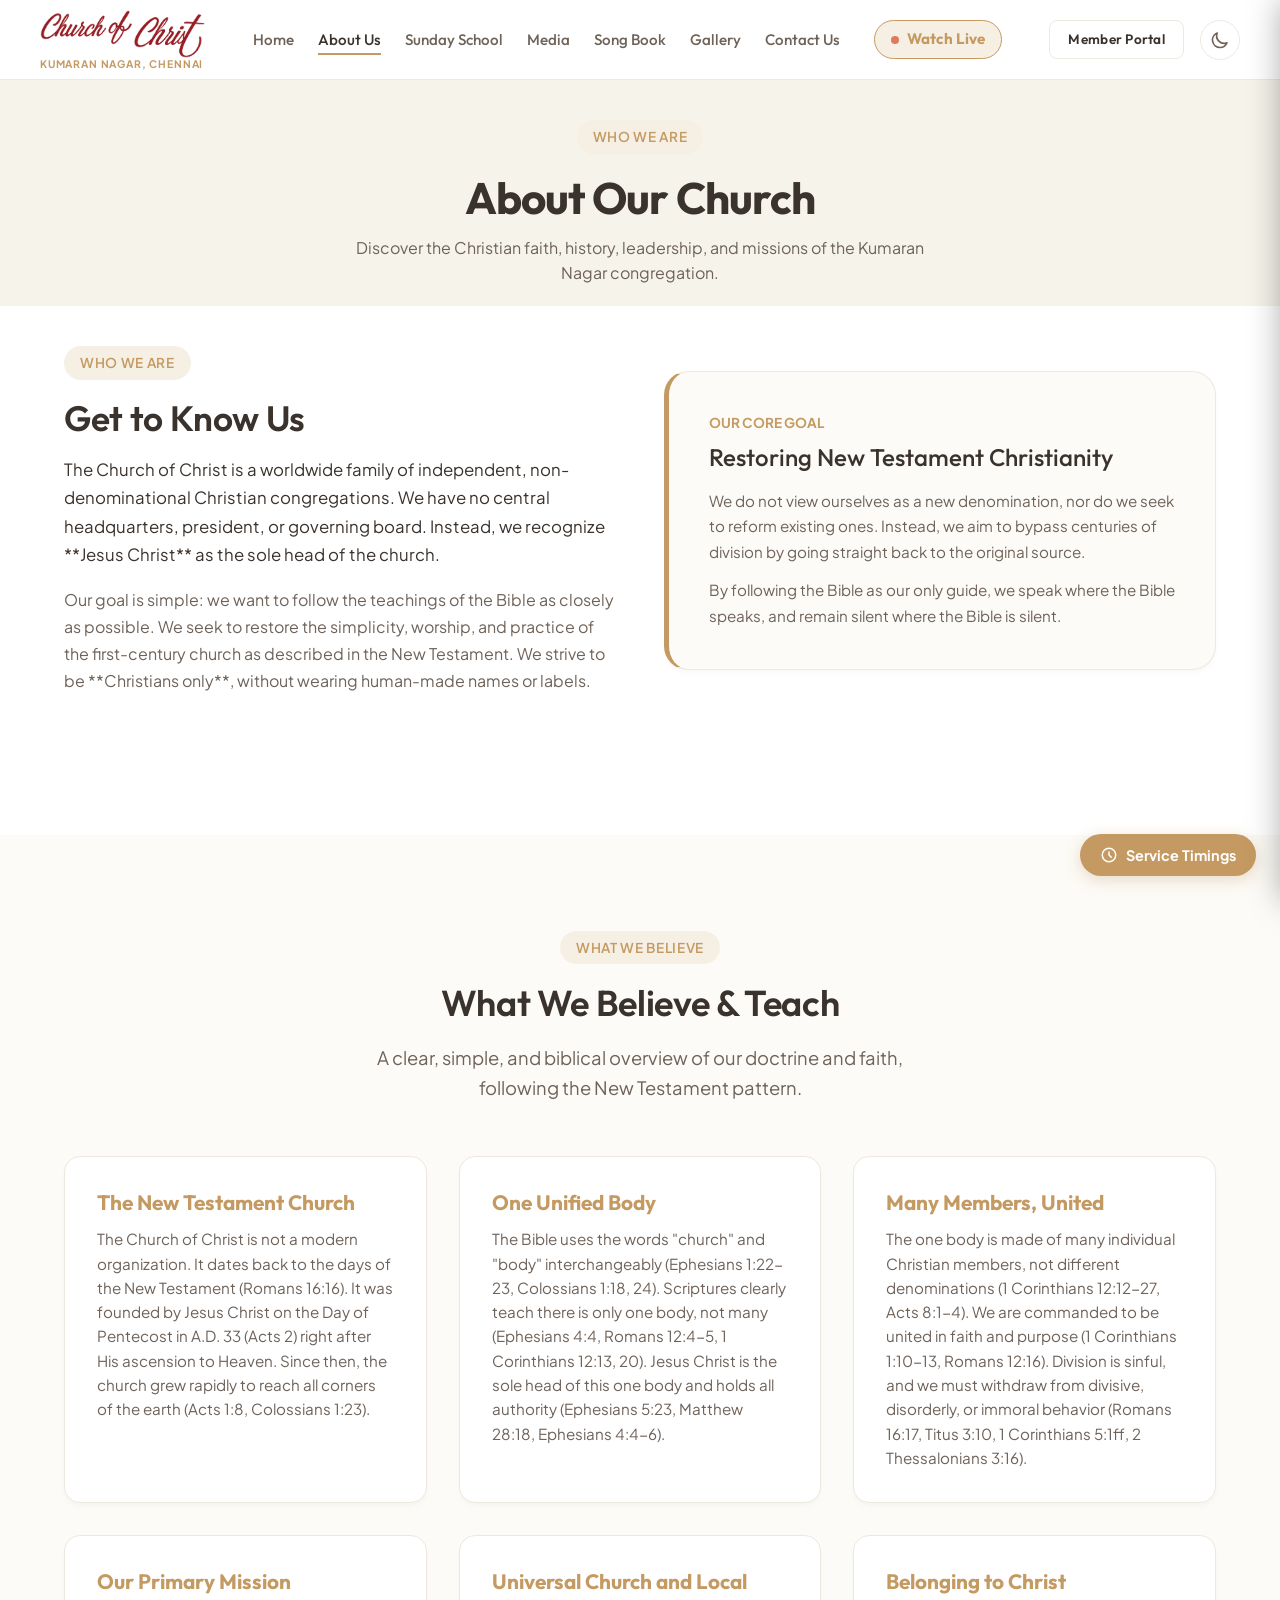
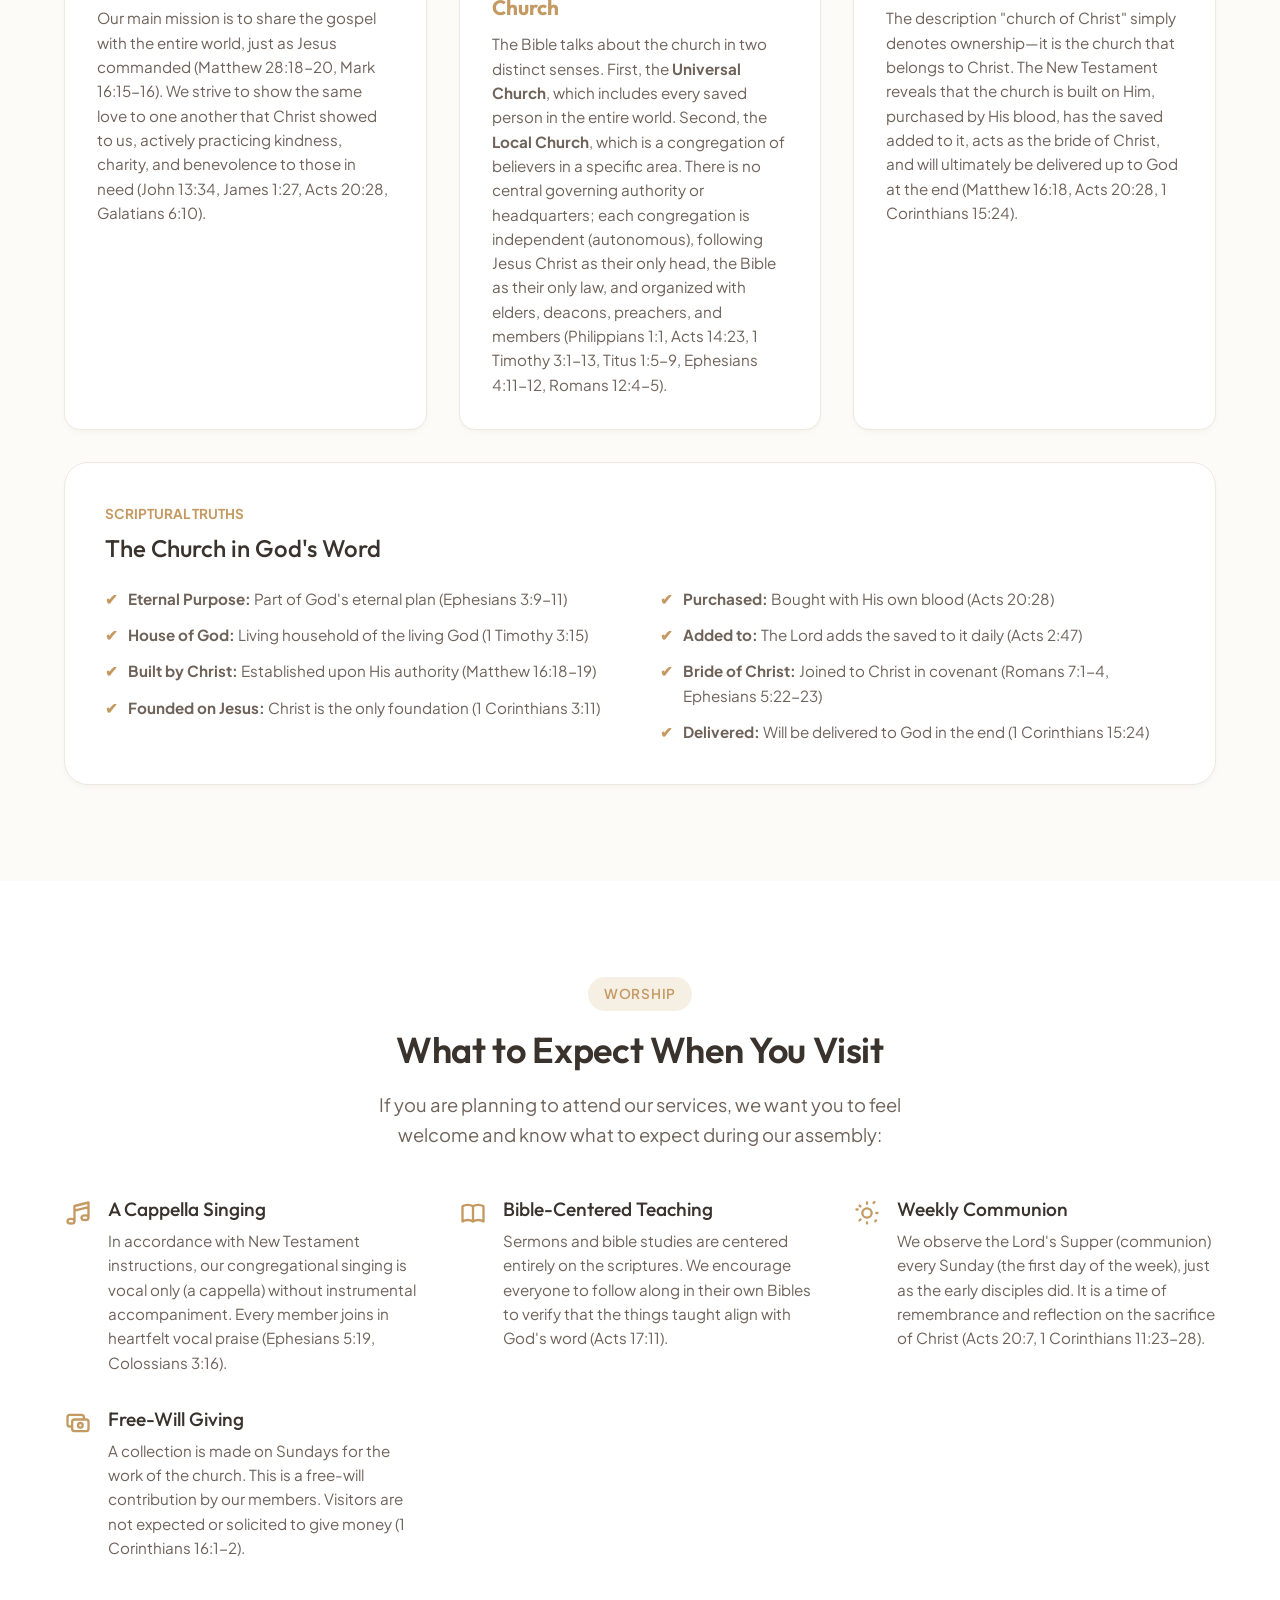
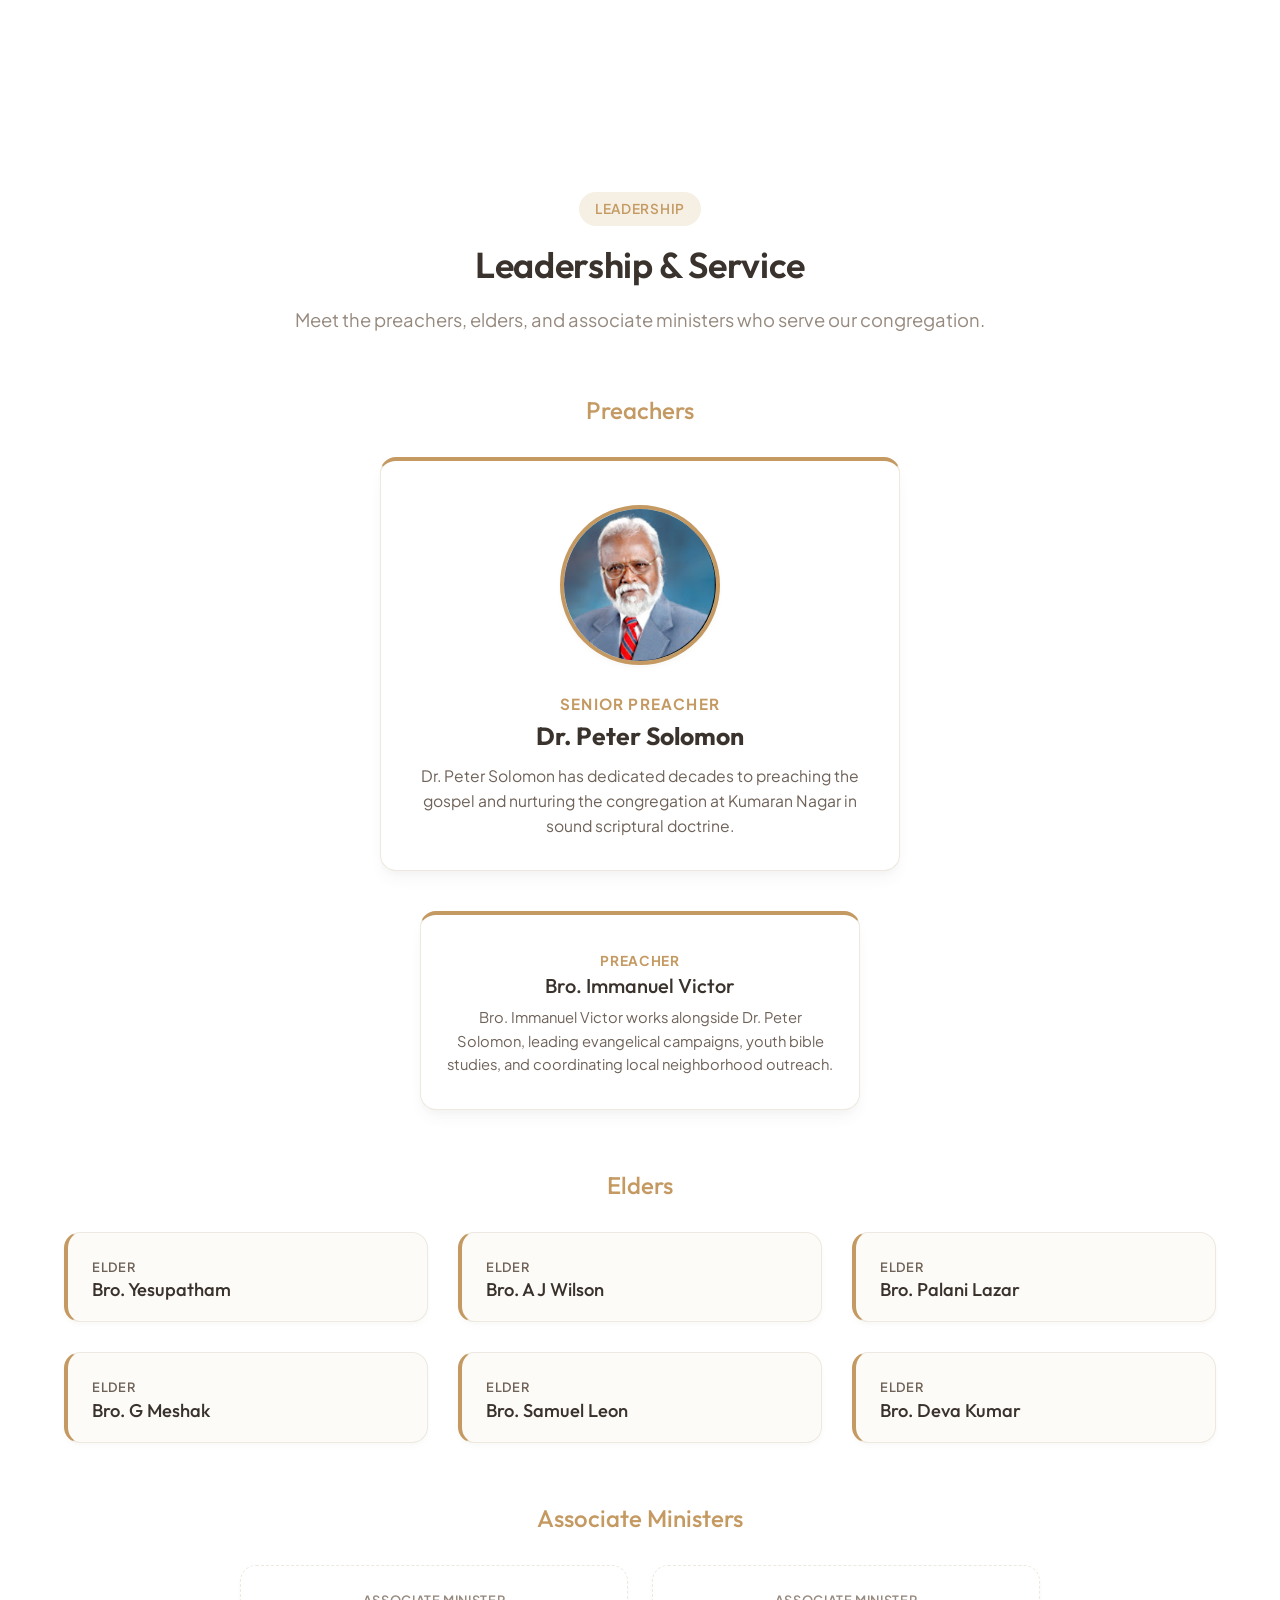
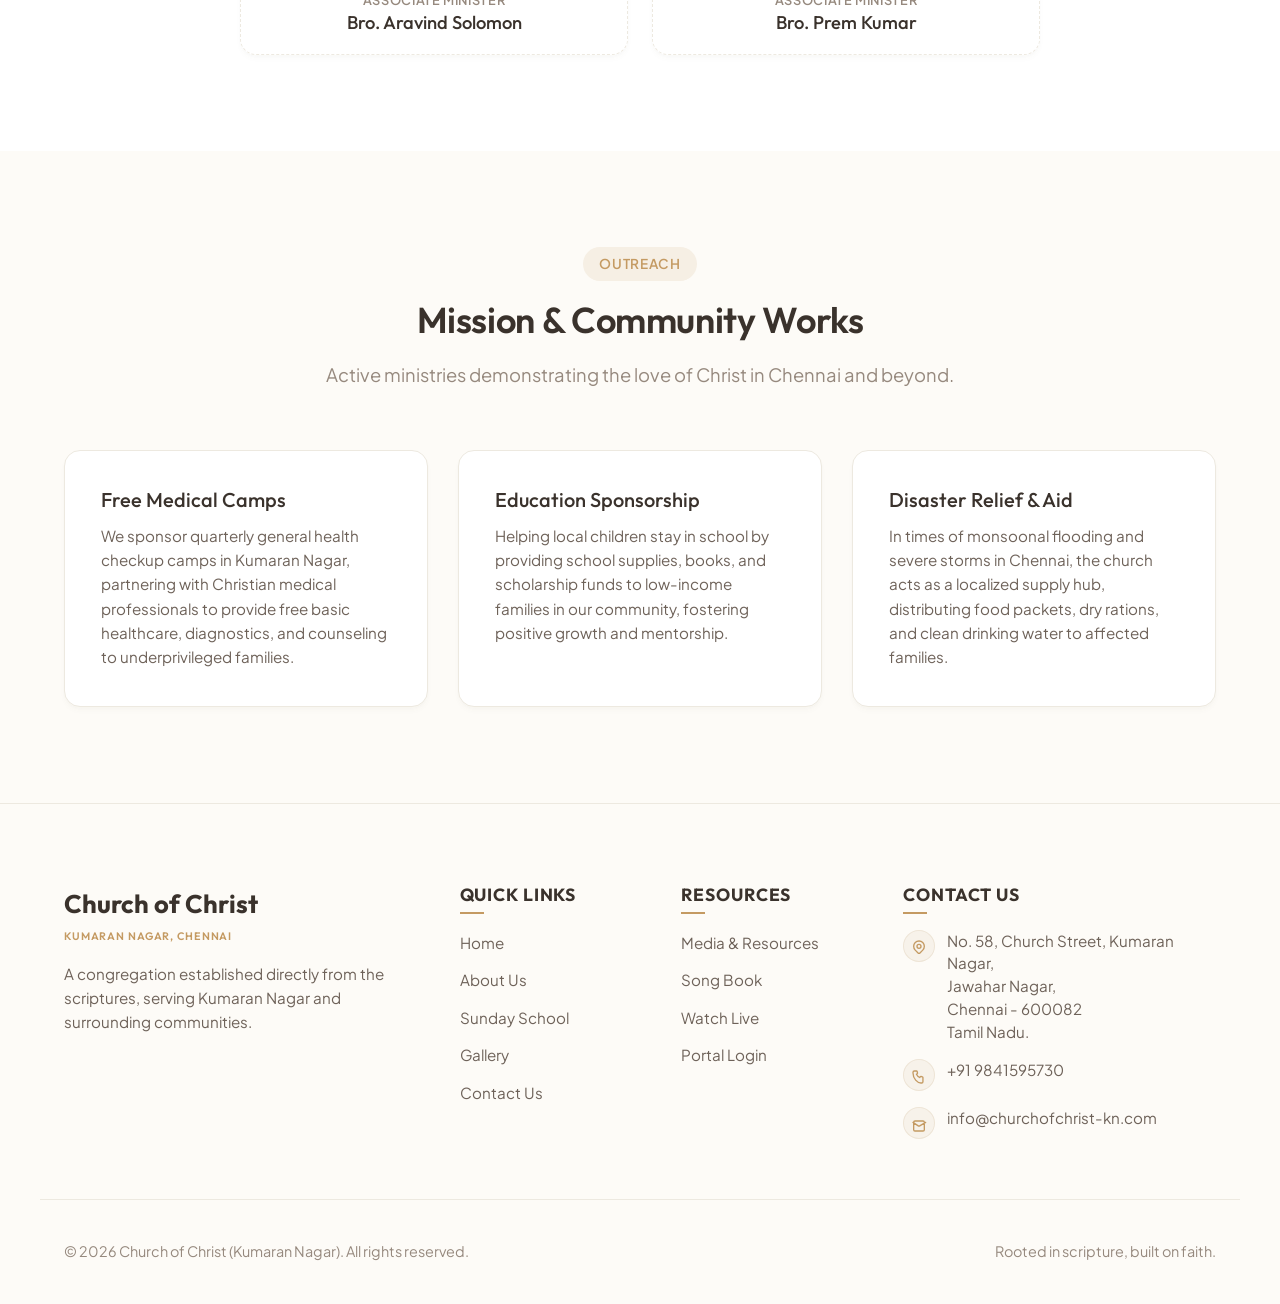
==== commit beda8d08: "Optimize page layouts: reduce excessive vertical spacing/padding in header section and main content " ====
--- a/about.html
+++ b/about.html
@@ -71,7 +71,7 @@
   </header>
 
   <!-- PAGE HEADER -->
-  <section class="section section-tertiary" style="padding: 60px 0; text-align: center;">
+  <section class="section section-tertiary" style="padding: 40px 0 20px 0; text-align: center;">
     <div class="container">
       <span class="badge">Who We Are</span>
       <h1 style="margin-bottom: 10px;">About Our Church</h1>
@@ -80,7 +80,7 @@
   </section>
 
   <!-- WHO WE ARE & RESTORATION BASIS -->
-  <section class="section" id="doctrine">
+  <section class="section" id="doctrine" style="padding: 40px 0 80px 0;">
     <div class="container">
       <div class="grid grid-2" style="align-items: center; gap: 48px; margin-bottom: 60px;">
         <div>
--- a/css/style.css
+++ b/css/style.css
@@ -1,4 +1,4 @@
-@import url('https://fonts.googleapis.com/css2?family=Outfit:wght@300;400;500;600;700&family=Plus+Jakarta+Sans:wght@300;400;500;600;700&display=swap');
+@import url('https://fonts.googleapis.com/css2?family=Outfit:wght@300;400;500;600;700&family=Plus+Jakarta+Sans:wght@300;400;500;600;700&family=Noto+Sans+Tamil:wght@300;400;500;600;700&display=swap');
 
 /* ==========================================
    CSS VARIABLES & DESIGN TOKENS
@@ -38,8 +38,8 @@
   --header-height: 80px;
   
   /* Fonts */
-  --font-headings: 'Outfit', sans-serif;
-  --font-body: 'Plus Jakarta Sans', sans-serif;
+  --font-headings: 'Outfit', 'Noto Sans Tamil', sans-serif;
+  --font-body: 'Plus Jakarta Sans', 'Noto Sans Tamil', sans-serif;
   
   /* Transition speed */
   --transition-fast: 0.2s ease;
@@ -70,6 +70,12 @@
   display: flex;
   flex-direction: column;
   min-height: 100vh;
+  overflow-x: hidden;
+  max-width: 100%;
+}
+
+body.nav-open {
+  overflow: hidden;
 }
 
 h1, h2, h3, h4, h5, h6 {
@@ -160,9 +166,9 @@
   gap: 30px;
 }
 
-.grid-2 { grid-template-columns: repeat(auto-fit, minmax(320px, 1fr)); }
-.grid-3 { grid-template-columns: repeat(auto-fit, minmax(300px, 1fr)); }
-.grid-4 { grid-template-columns: repeat(auto-fit, minmax(240px, 1fr)); }
+.grid-2 { grid-template-columns: repeat(auto-fit, minmax(280px, 1fr)); }
+.grid-3 { grid-template-columns: repeat(auto-fit, minmax(280px, 1fr)); }
+.grid-4 { grid-template-columns: repeat(auto-fit, minmax(220px, 1fr)); }
 
 /* ==========================================
    BUTTONS
@@ -781,6 +787,7 @@
 .tabs-nav {
   display: flex;
   justify-content: center;
+  flex-wrap: wrap;
   gap: 16px;
   list-style: none;
   margin-bottom: 40px;
@@ -1006,6 +1013,7 @@
 
 .language-tabs {
   display: flex;
+  flex-wrap: wrap;
   gap: 8px;
 }
 
@@ -1029,6 +1037,7 @@
 
 .subpart-toggles {
   display: flex;
+  flex-wrap: wrap;
   background-color: var(--bg-tertiary);
   border-radius: 20px;
   padding: 4px;
@@ -1113,6 +1122,36 @@
   border-color: var(--color-accent);
   transform: translateY(-2px);
   box-shadow: var(--shadow-sm);
+}
+
+.song-list-row {
+  background-color: var(--bg-primary);
+  border-bottom: 1px solid var(--border-color);
+  padding: 16px 20px;
+  cursor: pointer;
+  transition: all var(--transition-normal);
+  display: flex;
+  align-items: center;
+  font-size: 0.98rem;
+  font-weight: 500;
+  color: var(--text-primary);
+}
+
+.song-list-row:first-child {
+  border-top: 1px solid var(--border-color);
+  border-top-left-radius: var(--border-radius-sm);
+  border-top-right-radius: var(--border-radius-sm);
+}
+
+.song-list-row:last-child {
+  border-bottom-left-radius: var(--border-radius-sm);
+  border-bottom-right-radius: var(--border-radius-sm);
+}
+
+.song-list-row:hover {
+  background-color: var(--bg-secondary);
+  color: var(--color-accent);
+  padding-left: 28px;
 }
 
 .song-number {
@@ -1252,8 +1291,17 @@
 
 .modal-lyrics-content {
   white-space: pre-line;
-  text-align: center;
+  text-align: left;
   font-family: var(--font-body);
+}
+
+/* Noto Sans Tamil specific visual scale adjustments for modals */
+.ta-font-adjust .modal-title {
+  font-size: 1.3rem !important;
+}
+
+.ta-font-adjust .modal-lyrics-content {
+  font-size: 0.92rem !important;
 }
 
 /* ==========================================
@@ -2269,6 +2317,14 @@
   .grid {
     gap: 16px !important;
   }
+
+  /* Scale down card and form paddings on small viewports */
+  .login-card {
+    padding: 32px 20px !important;
+  }
+  .contact-form-card {
+    padding: 24px 16px !important;
+  }
 }
 
 
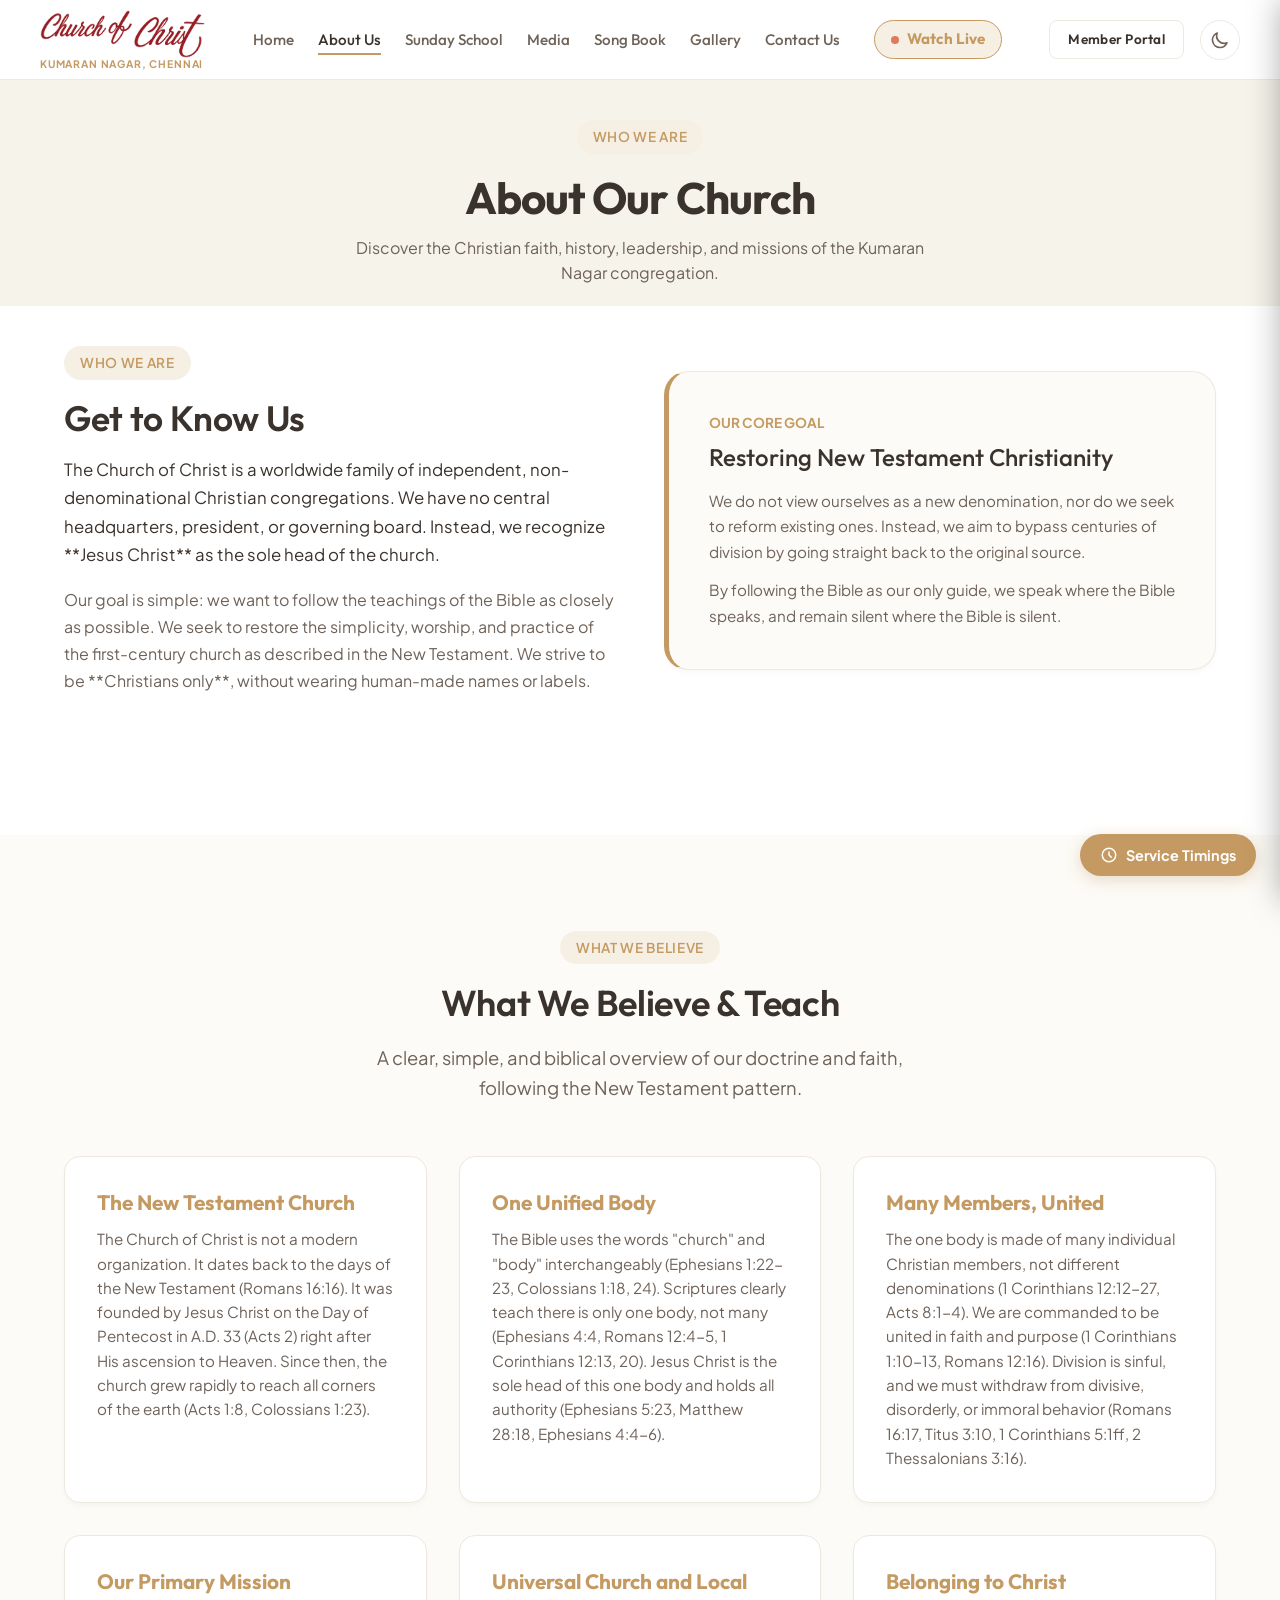
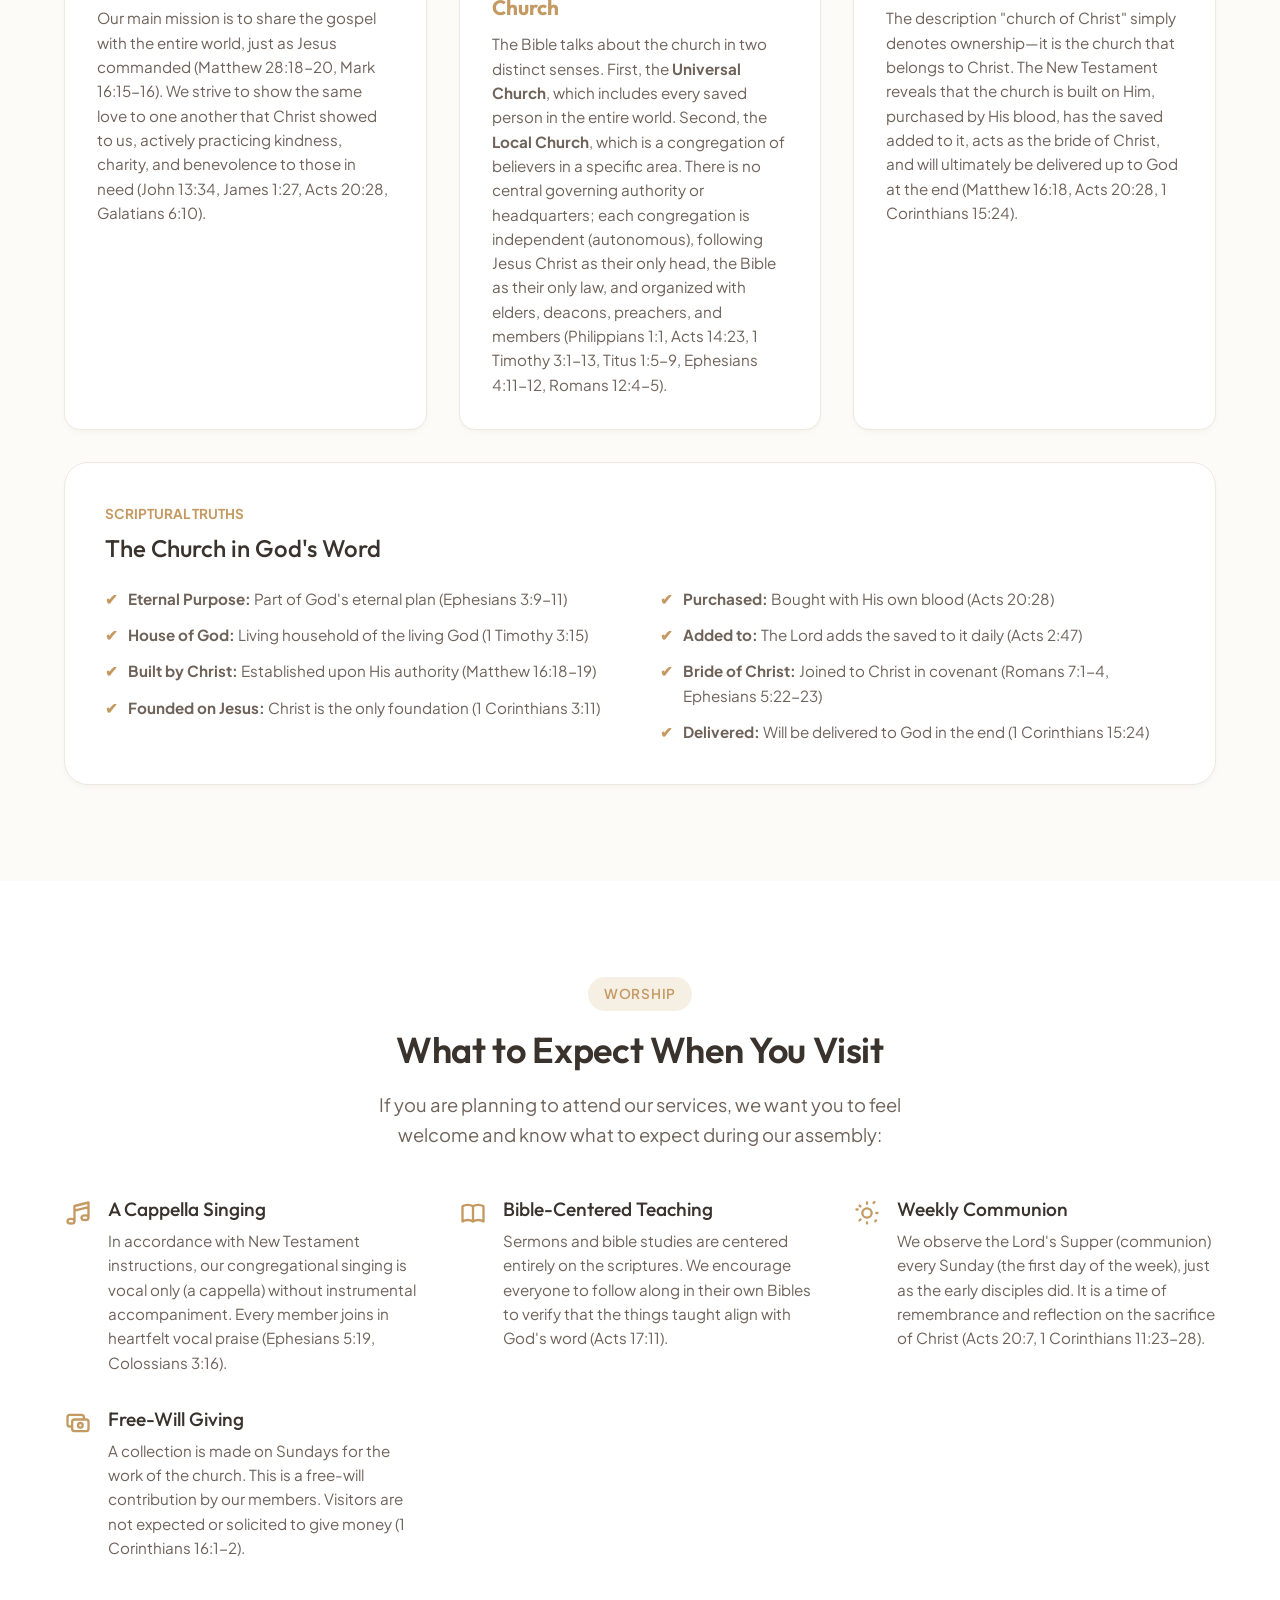
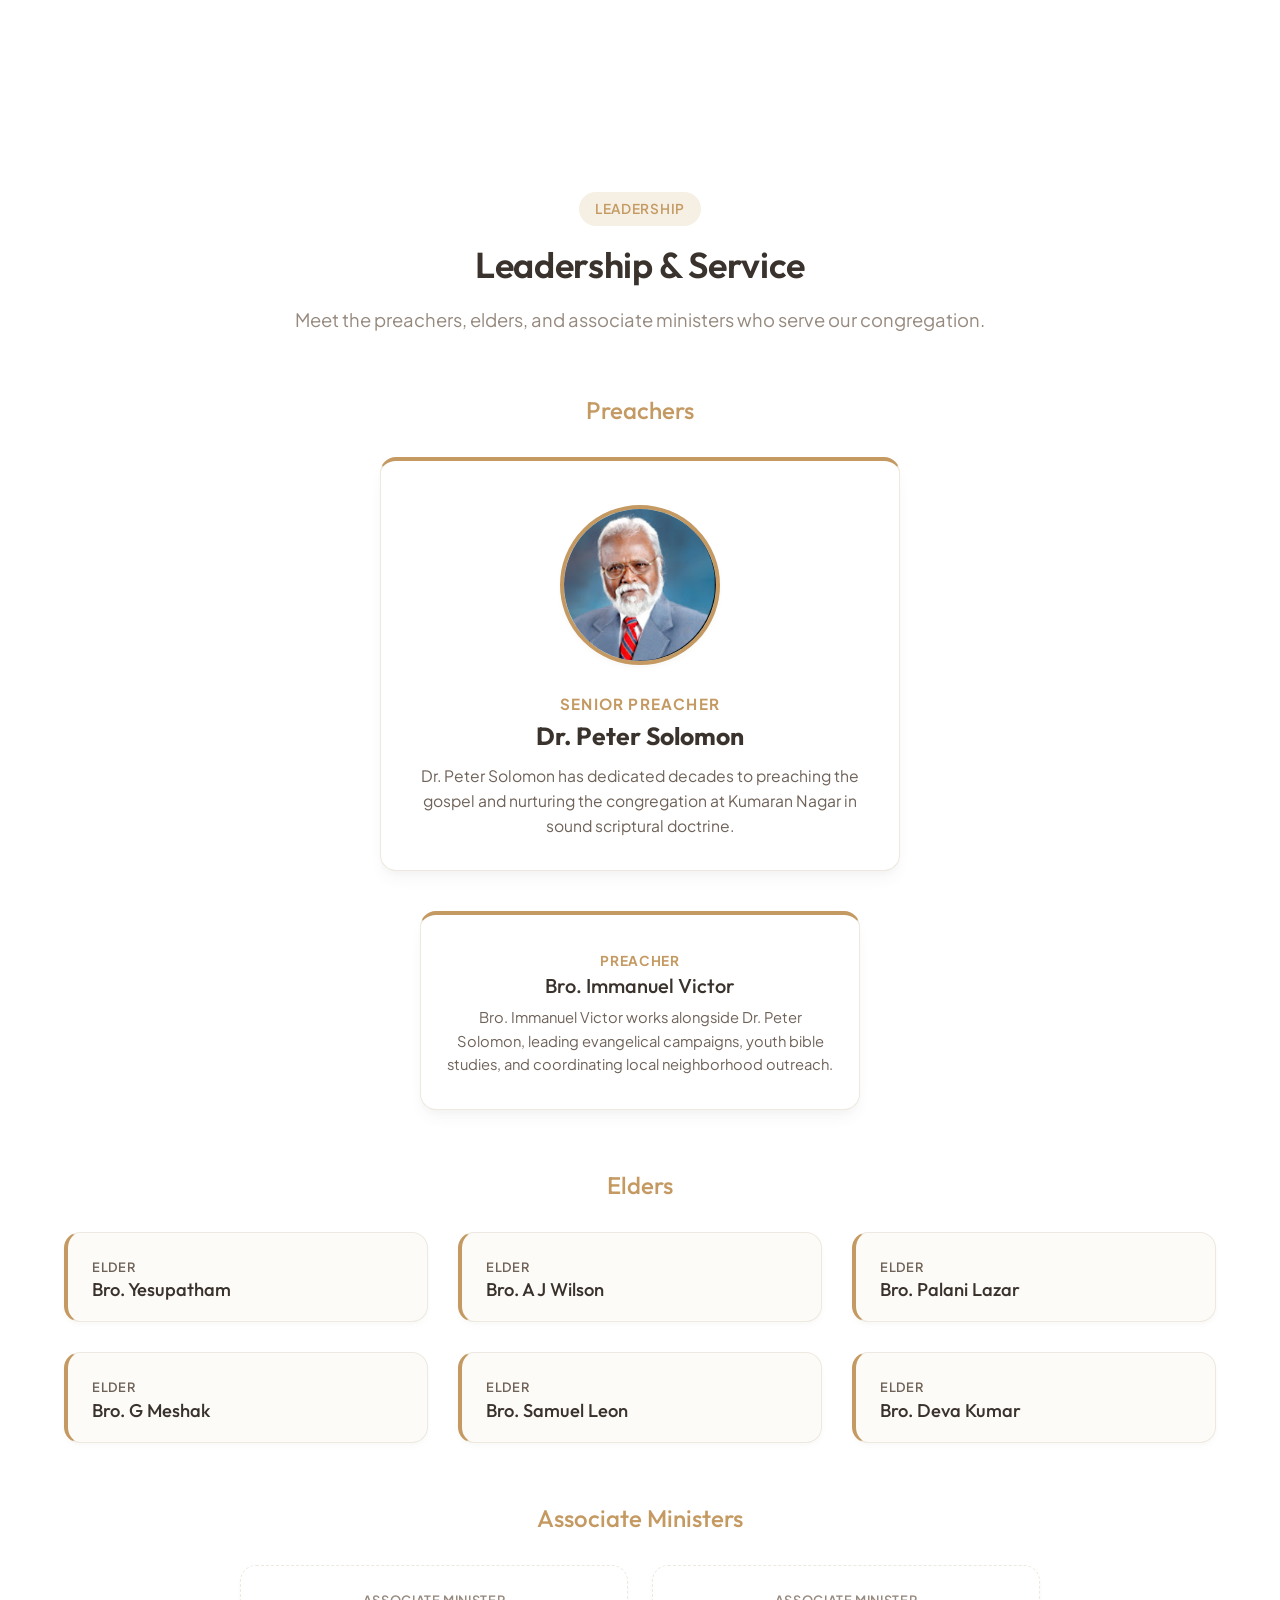
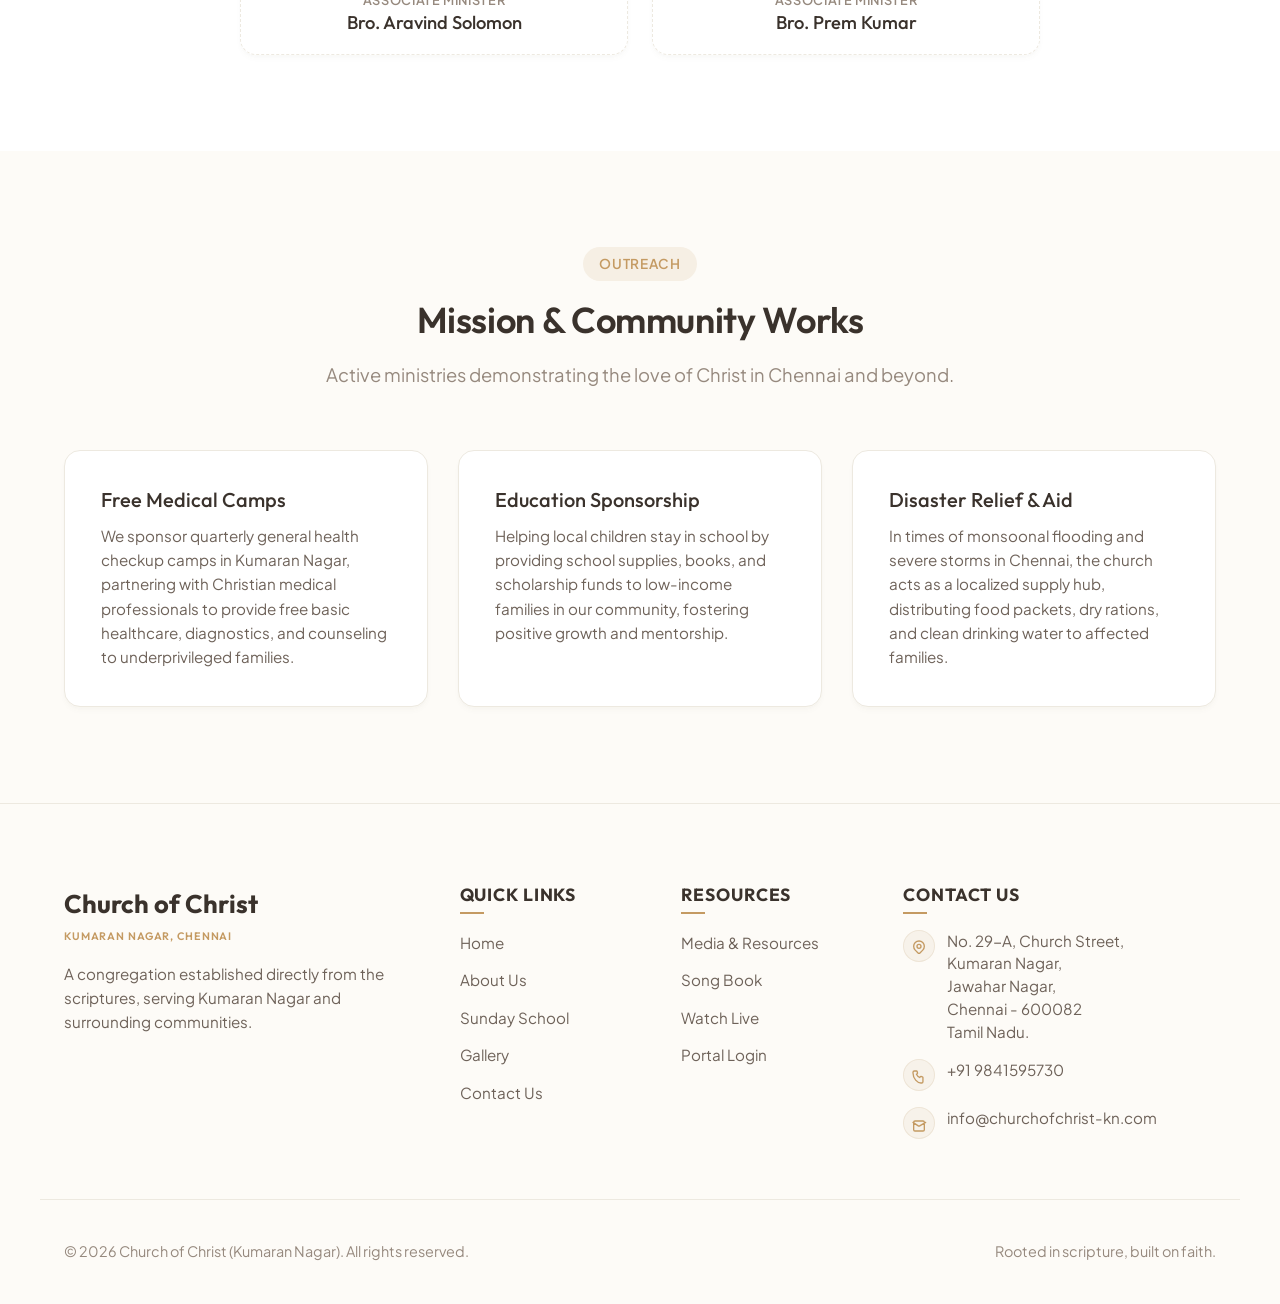
==== commit c502026d: "Update church building address to No. 29-A, Church Street across all HTML page footers and contact f" ====
--- a/about.html
+++ b/about.html
@@ -472,7 +472,7 @@
                 <path stroke-linecap="round" stroke-linejoin="round" stroke-width="2" d="M15 11a3 3 0 11-6 0 3 3 0 016 0z"></path>
               </svg>
             </div>
-            <span>No. 58, Church Street, Kumaran Nagar,<br>Jawahar Nagar,<br>Chennai - 600082<br>Tamil Nadu.</span>
+            <span>No. 29-A, Church Street,<br>Kumaran Nagar,<br>Jawahar Nagar,<br>Chennai - 600082<br>Tamil Nadu.</span>
           </li>
           <li>
             <div class="footer-contact-icon-wrapper">
--- a/css/style.css
+++ b/css/style.css
@@ -2325,6 +2325,34 @@
   .contact-form-card {
     padding: 24px 16px !important;
   }
+
+  /* Immersive Full-Bleed Layouts for Song Pages on Mobile */
+  #song-detail-container {
+    border: none !important;
+    box-shadow: none !important;
+    border-radius: 0 !important;
+    margin-left: -16px !important;
+    margin-right: -16px !important;
+    width: calc(100% + 32px) !important;
+    padding: 30px 16px !important;
+    background-color: var(--bg-primary) !important;
+  }
+
+  .songbook-container {
+    border: none !important;
+    box-shadow: none !important;
+    border-radius: 0 !important;
+    margin-left: -16px !important;
+    margin-right: -16px !important;
+    width: calc(100% + 32px) !important;
+    padding: 24px 12px !important;
+    background-color: var(--bg-secondary) !important;
+  }
+
+  /* Hide song prefix labels (பாடல் # / Song #) on mobile */
+  .song-prefix-text {
+    display: none !important;
+  }
 }
 
 
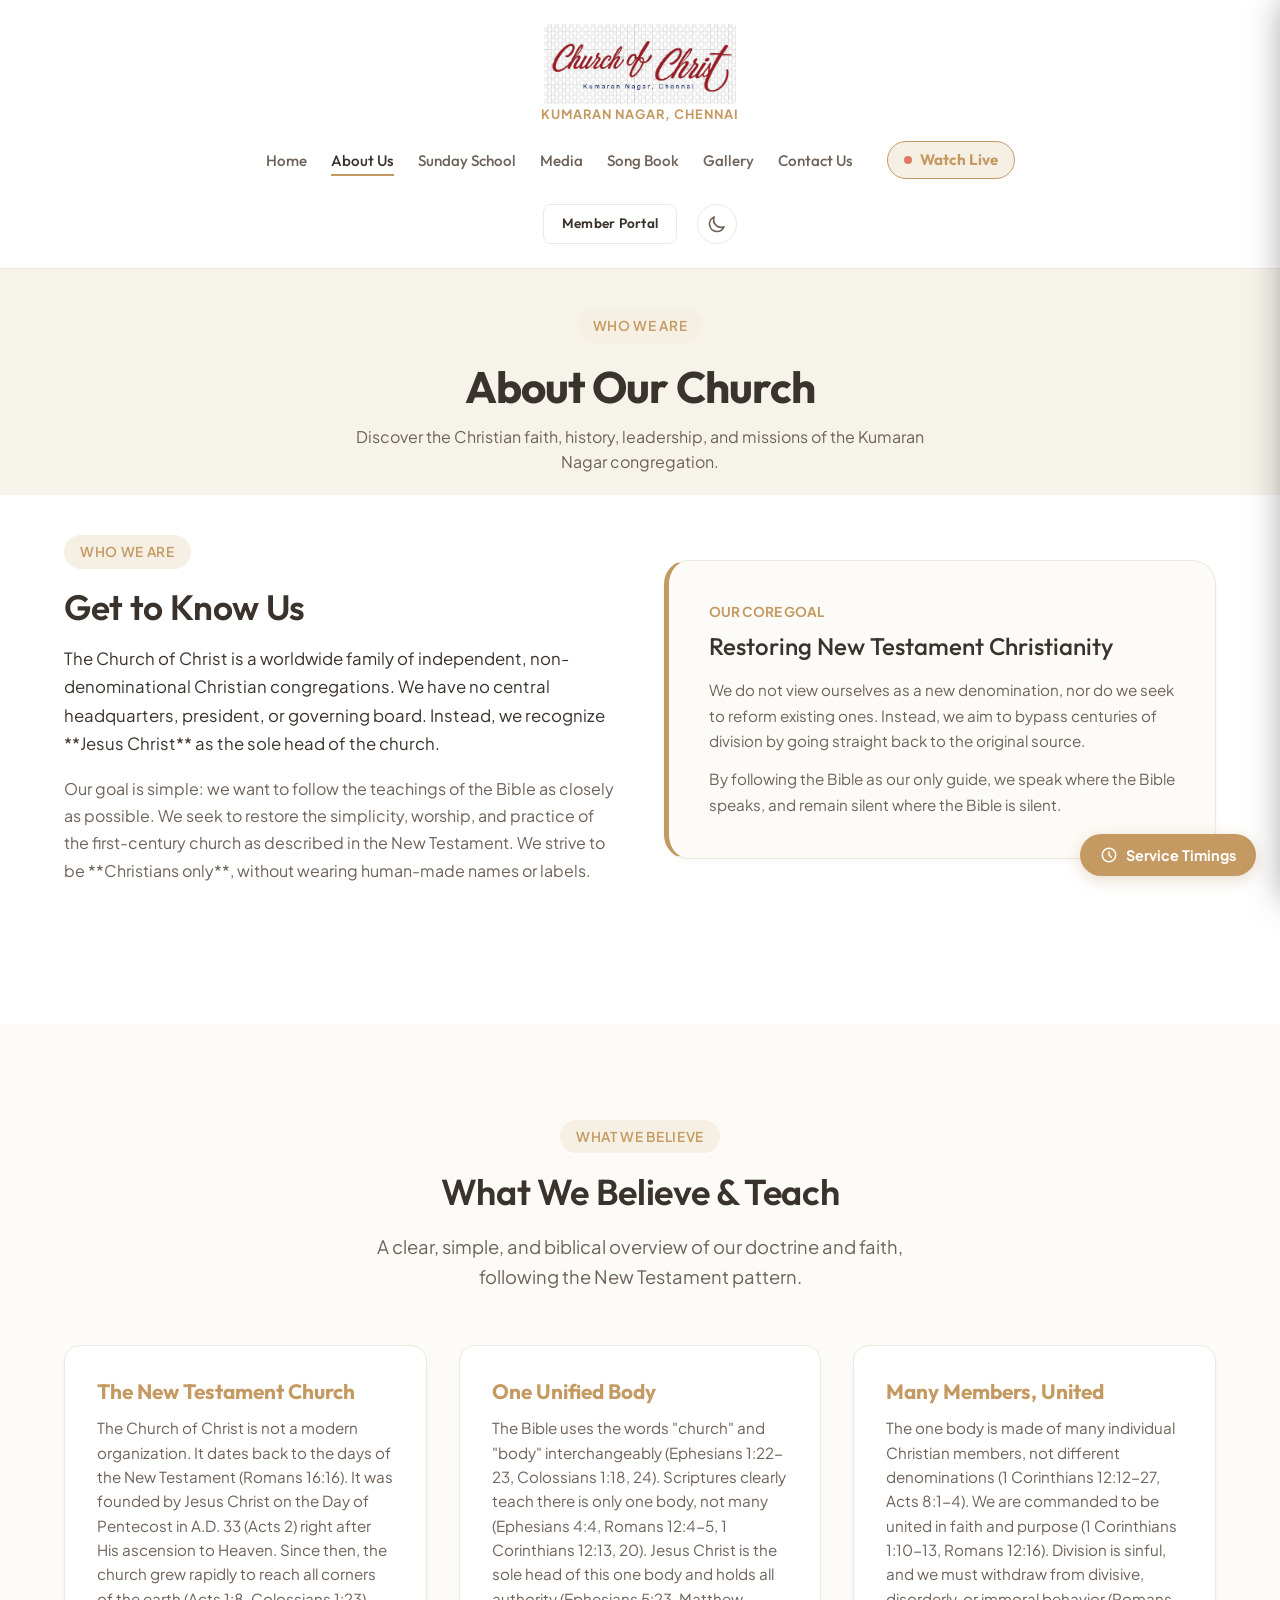
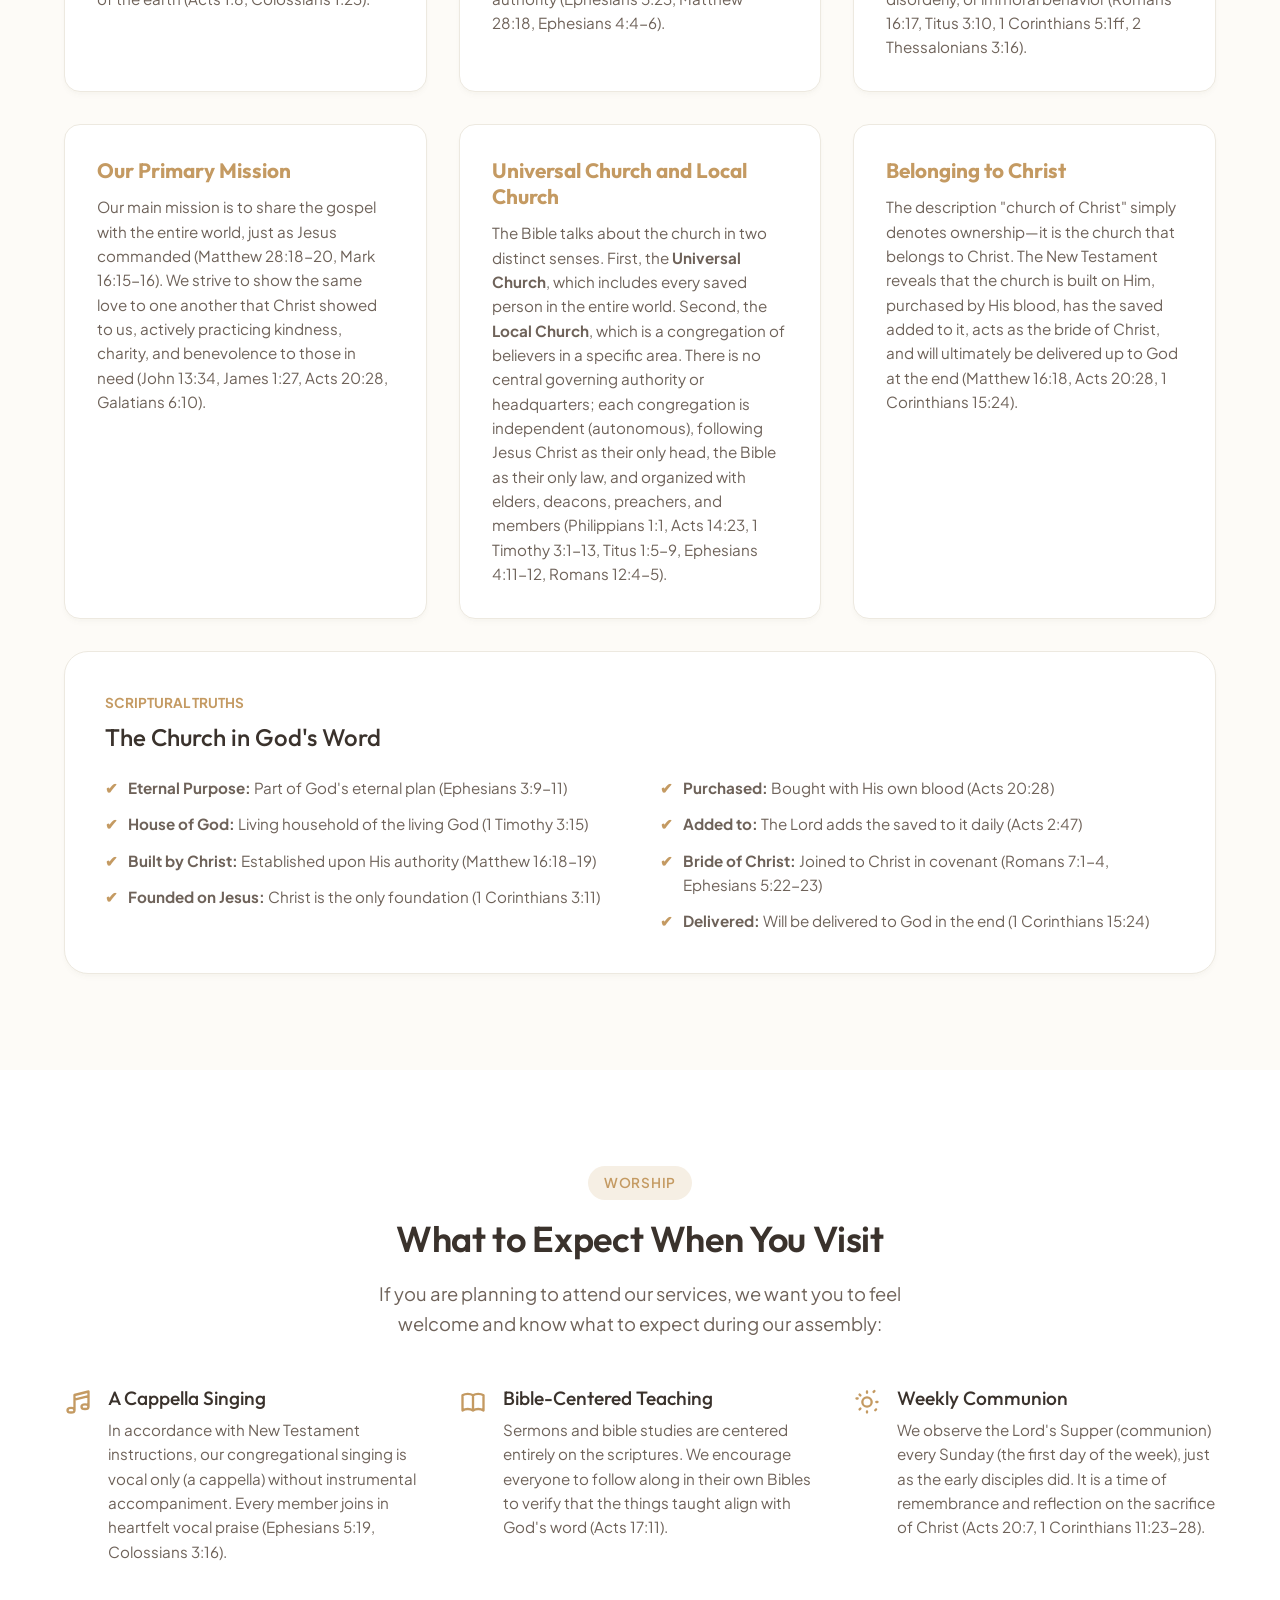
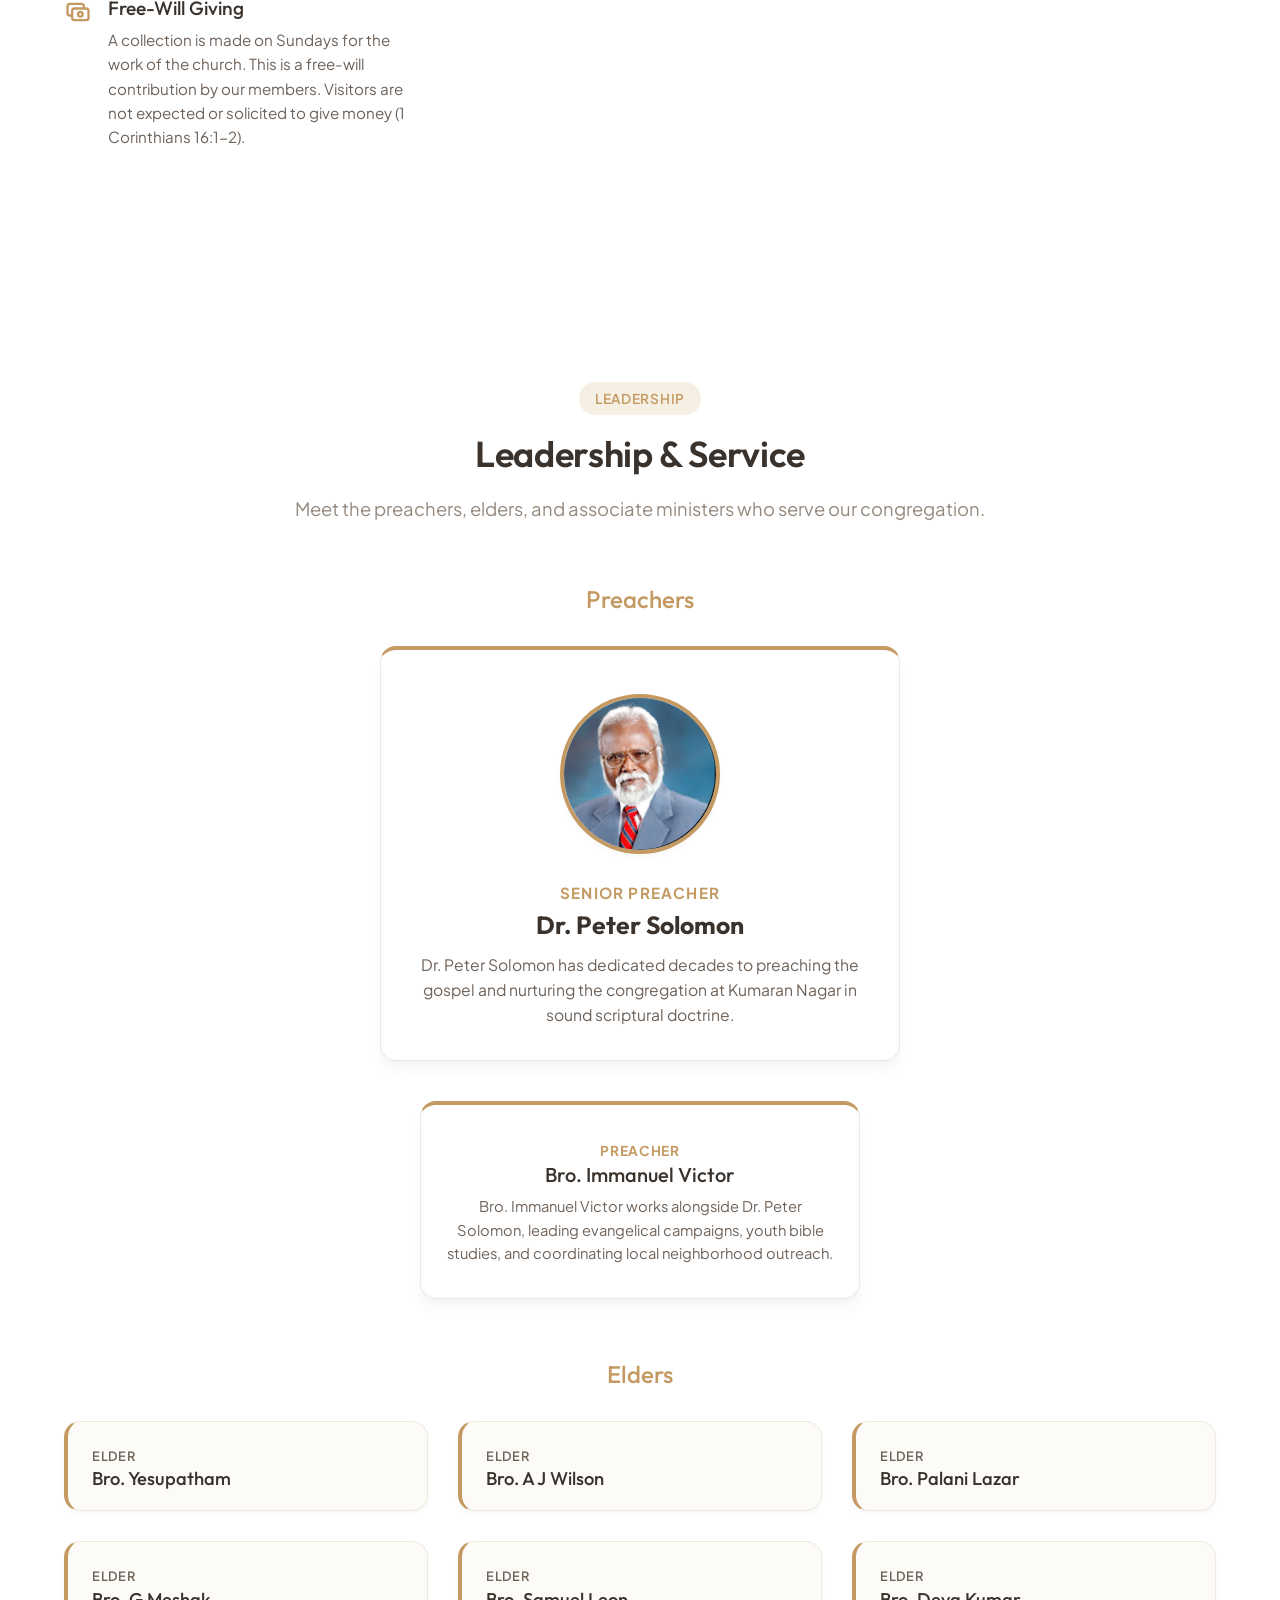
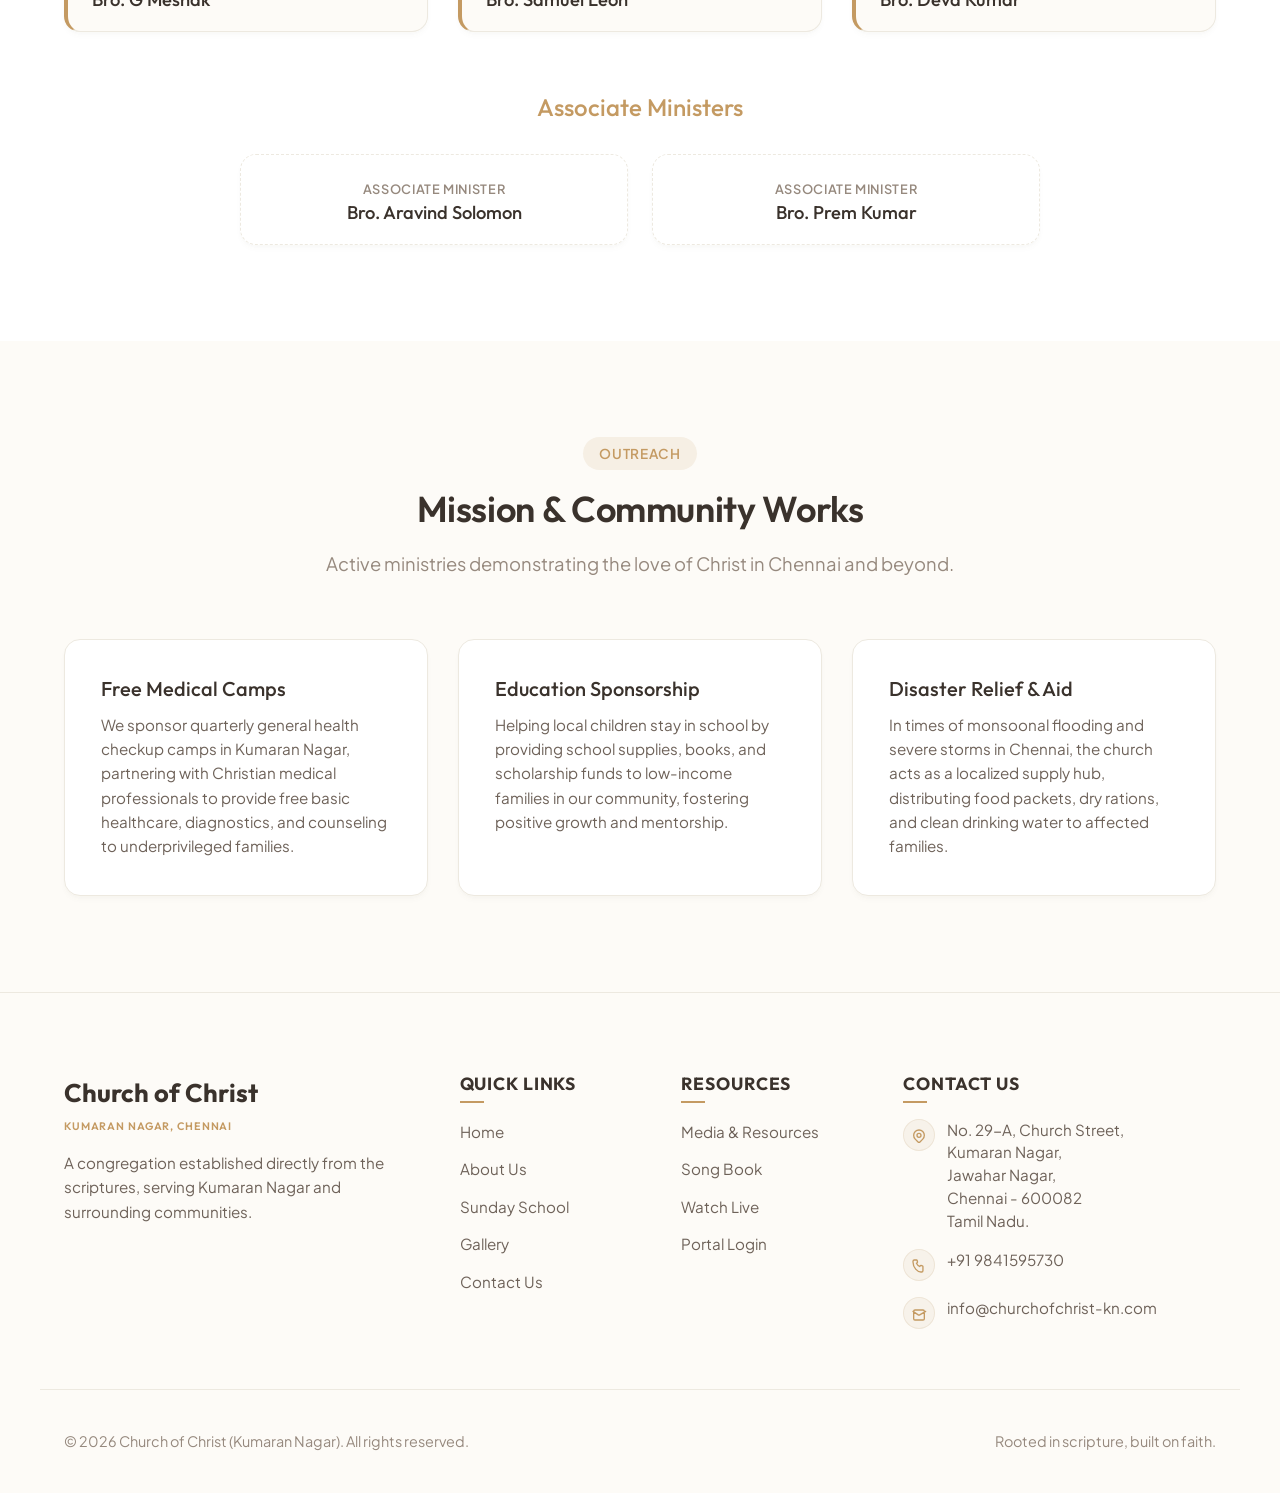
==== commit dd41d8a0: "Deploy: apply centered stacked layout (Option 5) site-wide on desktop and switch logo image to trans" ====
--- a/about.html
+++ b/about.html
@@ -23,7 +23,7 @@
       <div class="logo-wrapper">
         <a href="index.html" class="logo" id="header-logo">
           <div class="logo-img-wrapper">
-            <img src="images/logo.png?v=1.3" alt="Church of Christ" class="logo-img">
+            <img src="images/Blue_NB.PNG" alt="Church of Christ" class="logo-img">
             <span class="logo-img-tagline">Kumaran Nagar, Chennai</span>
           </div>
         </a>
--- a/css/style.css
+++ b/css/style.css
@@ -361,26 +361,60 @@
 }
 
 @media (min-width: 1025px) {
+  .header {
+    height: auto !important;
+    padding: 24px 0 !important;
+  }
+  
   .nav-container {
-    display: grid !important;
-    grid-template-columns: auto 1fr auto !important;
-    align-items: center;
-    gap: 30px;
+    display: flex !important;
+    flex-direction: column !important;
+    align-items: center !important;
+    justify-content: center !important;
+    gap: 20px !important;
   }
   
   .logo-wrapper {
-    justify-content: flex-start;
+    display: flex !important;
+    justify-content: center !important;
+    width: 100% !important;
     flex-shrink: 0;
   }
   
+  .logo-img {
+    height: 80px !important; /* Enlarged by 33% */
+    margin: 0 auto !important;
+  }
+  
+  .logo-img-wrapper {
+    display: flex !important;
+    flex-direction: column !important;
+    align-items: center !important;
+  }
+  
+  .logo-img-tagline {
+    font-size: 0.8rem !important;
+    margin-top: 4px !important;
+  }
+  
   .nav-menu {
-    justify-self: center;
-    gap: 24px; /* Generous spacing now that header is full-width */
+    display: flex !important;
+    justify-content: center !important;
+    width: 100% !important;
+    gap: 24px !important;
+  }
+  
+  .nav-right-area {
+    display: flex !important;
+    align-items: center !important;
+    justify-content: center !important;
+    gap: 20px !important;
+    margin-top: 5px !important;
   }
   
   .nav-action.desktop-only {
     display: flex !important;
-    justify-self: end;
+    justify-content: center !important;
     flex-shrink: 0;
   }
 }
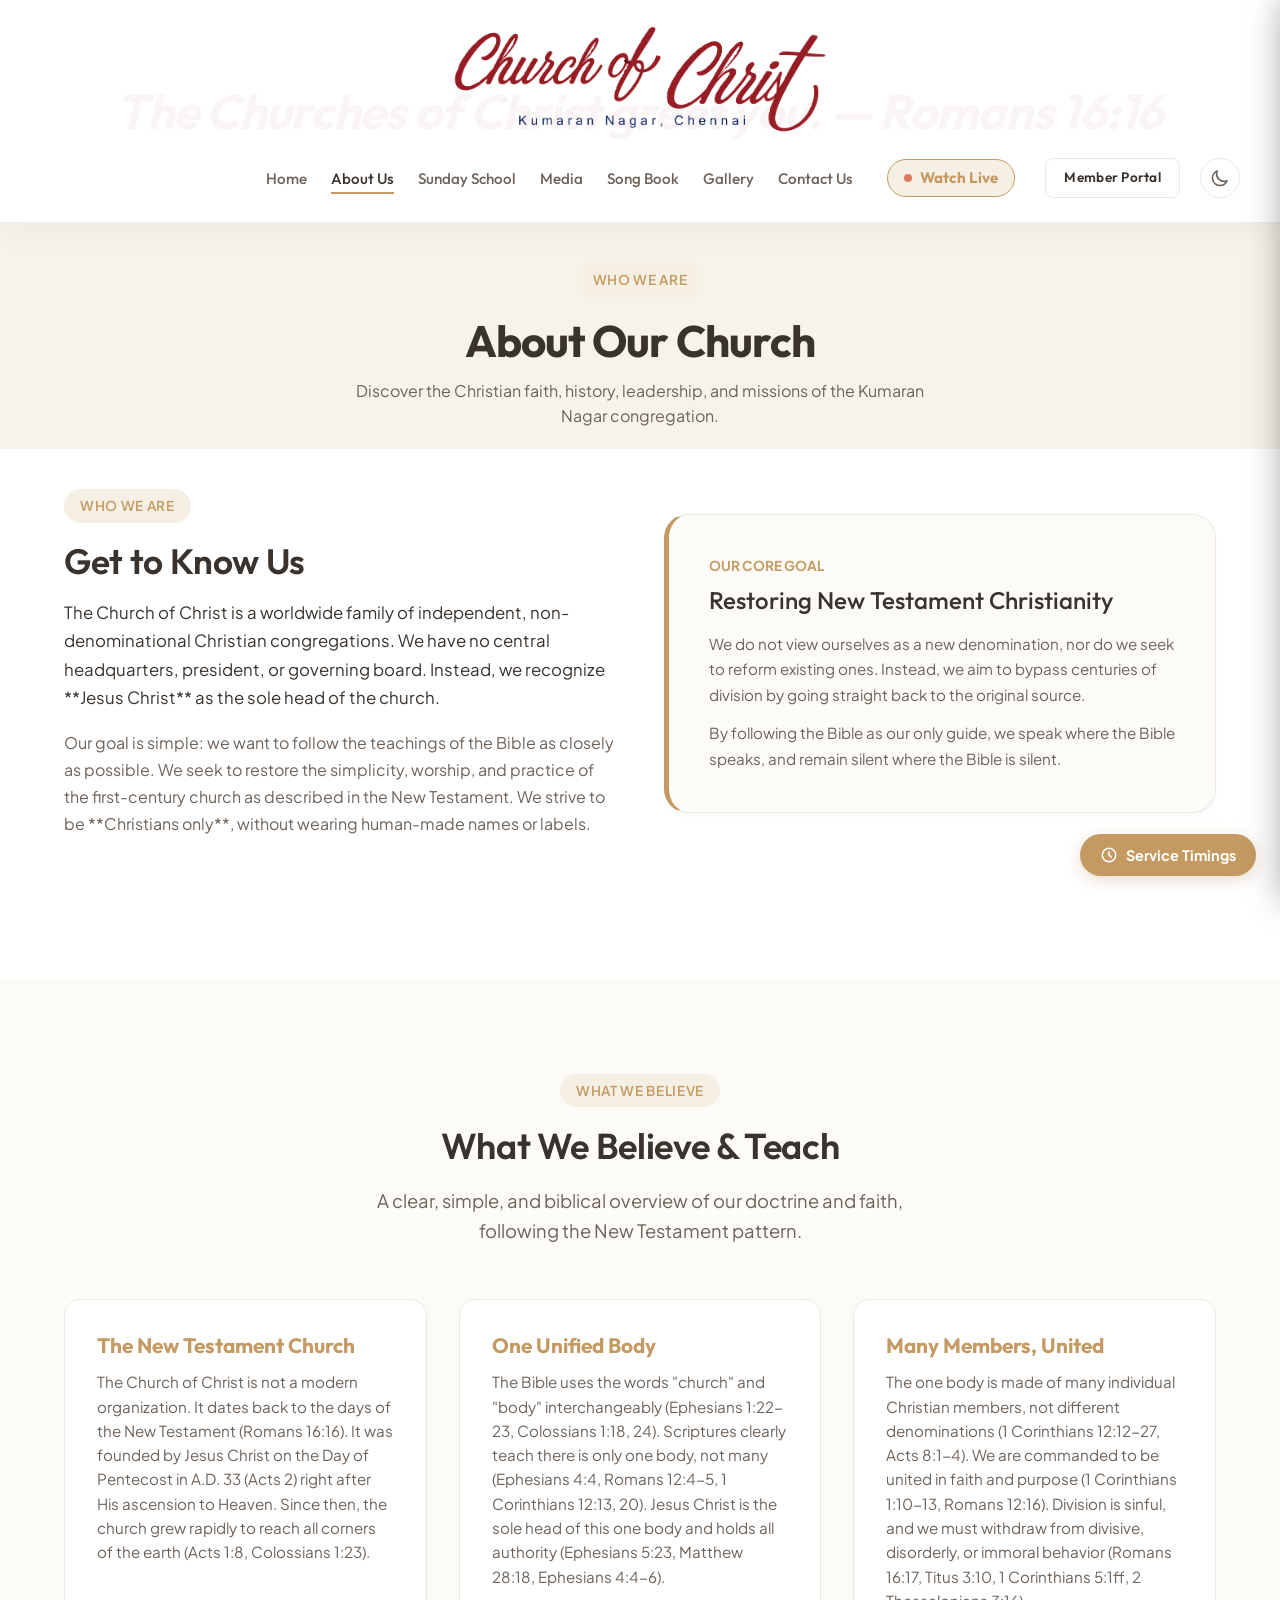
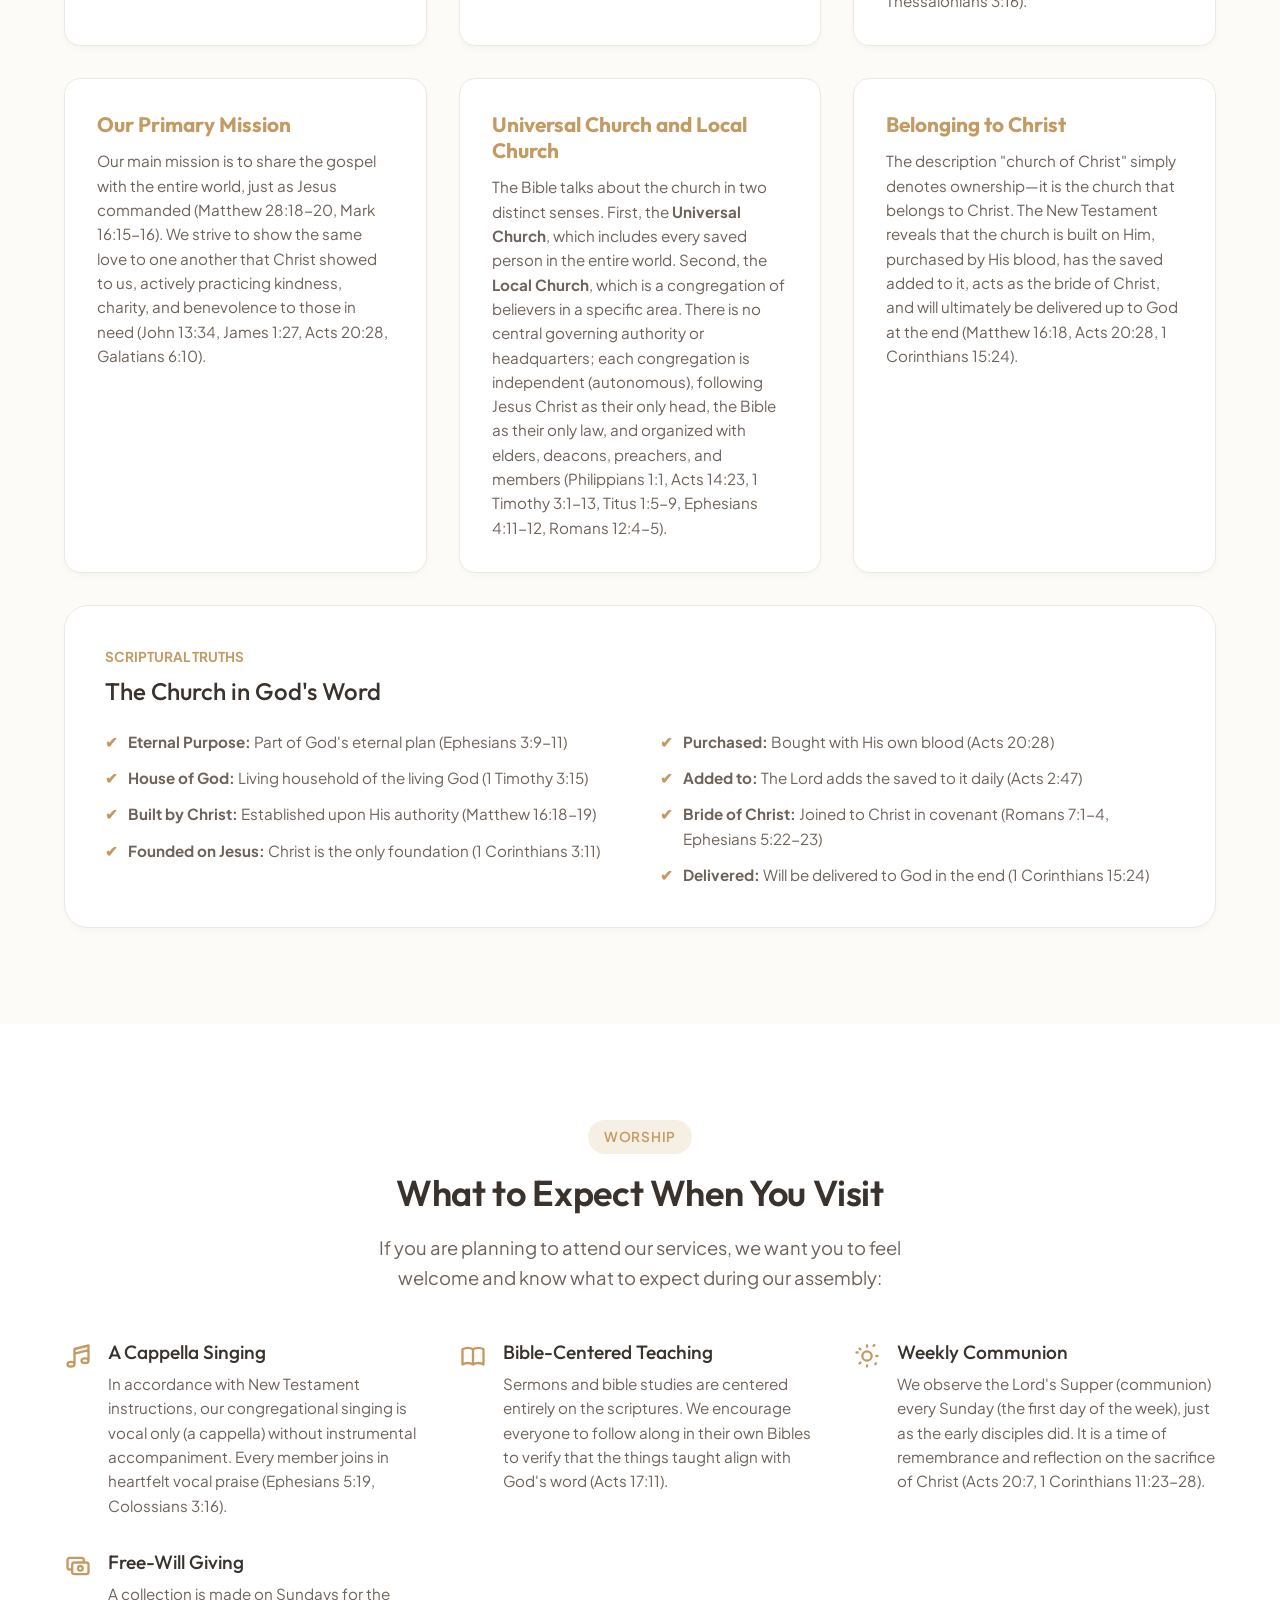
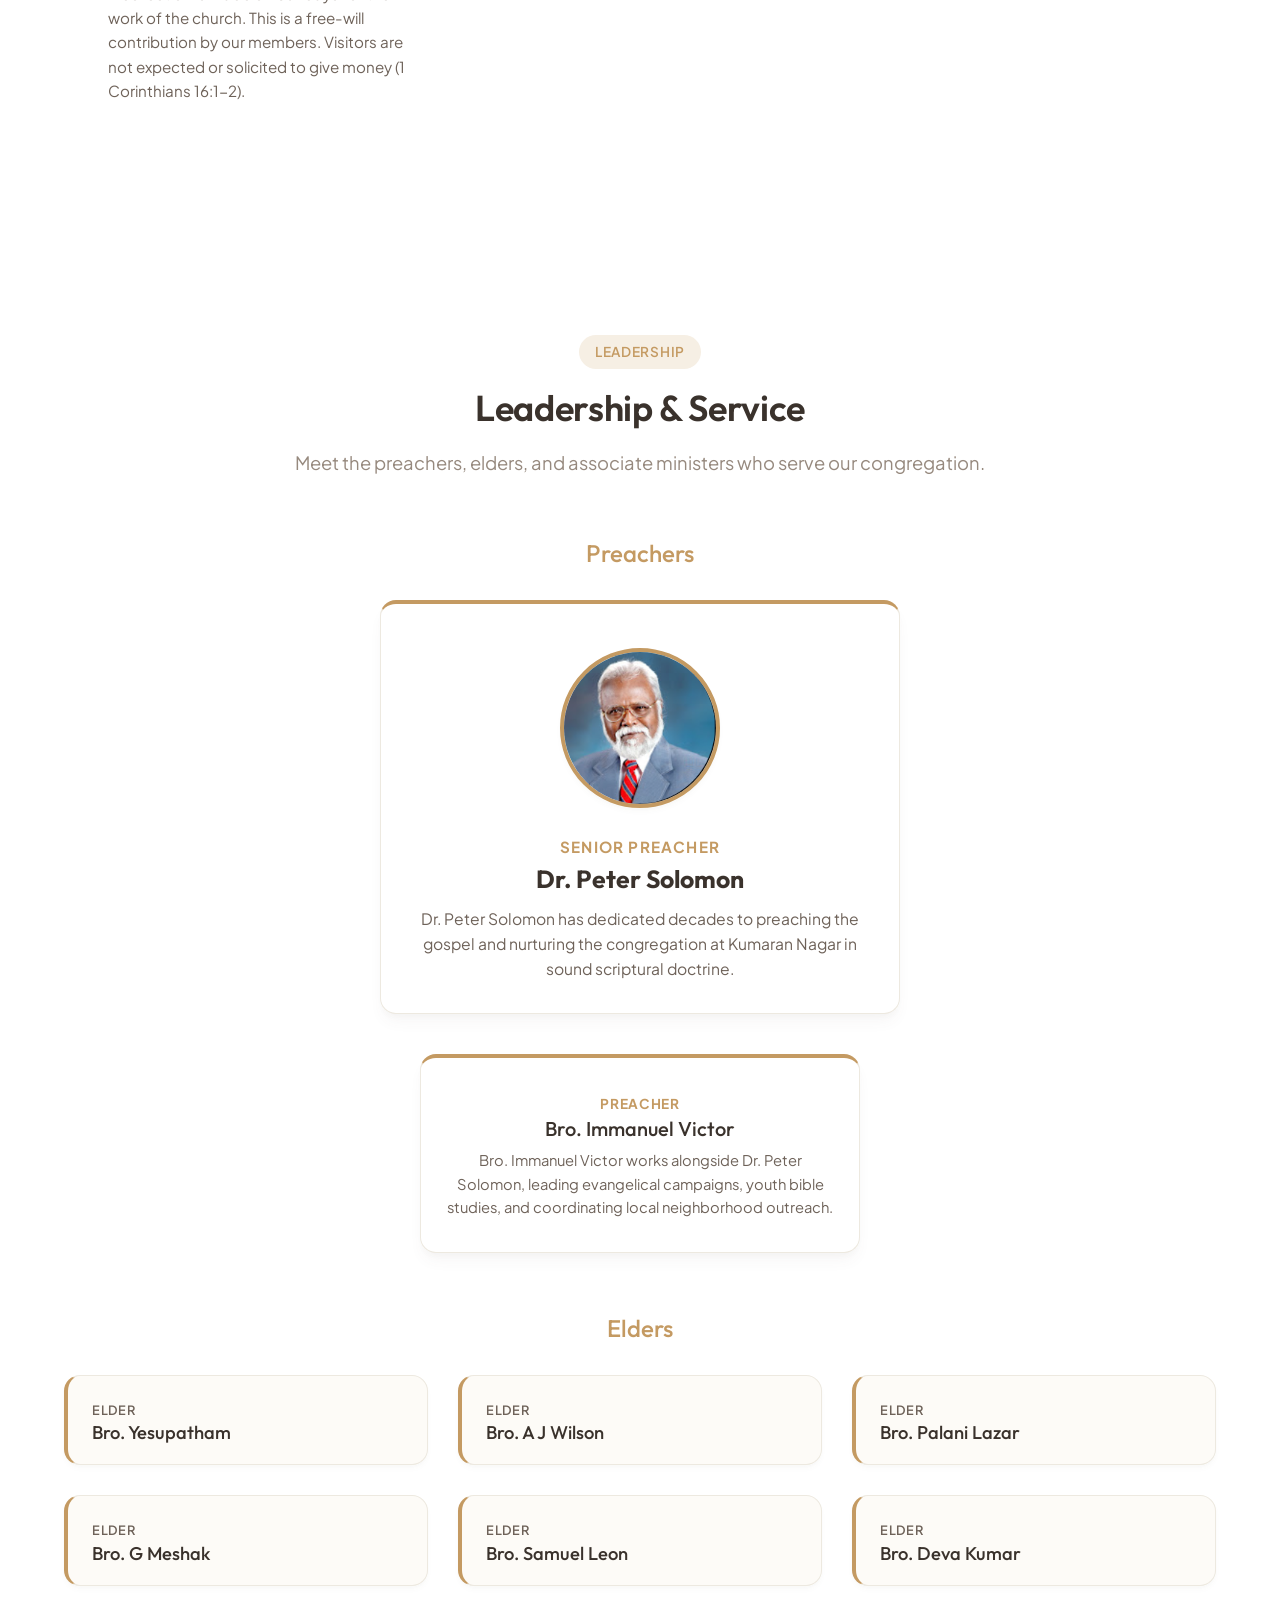
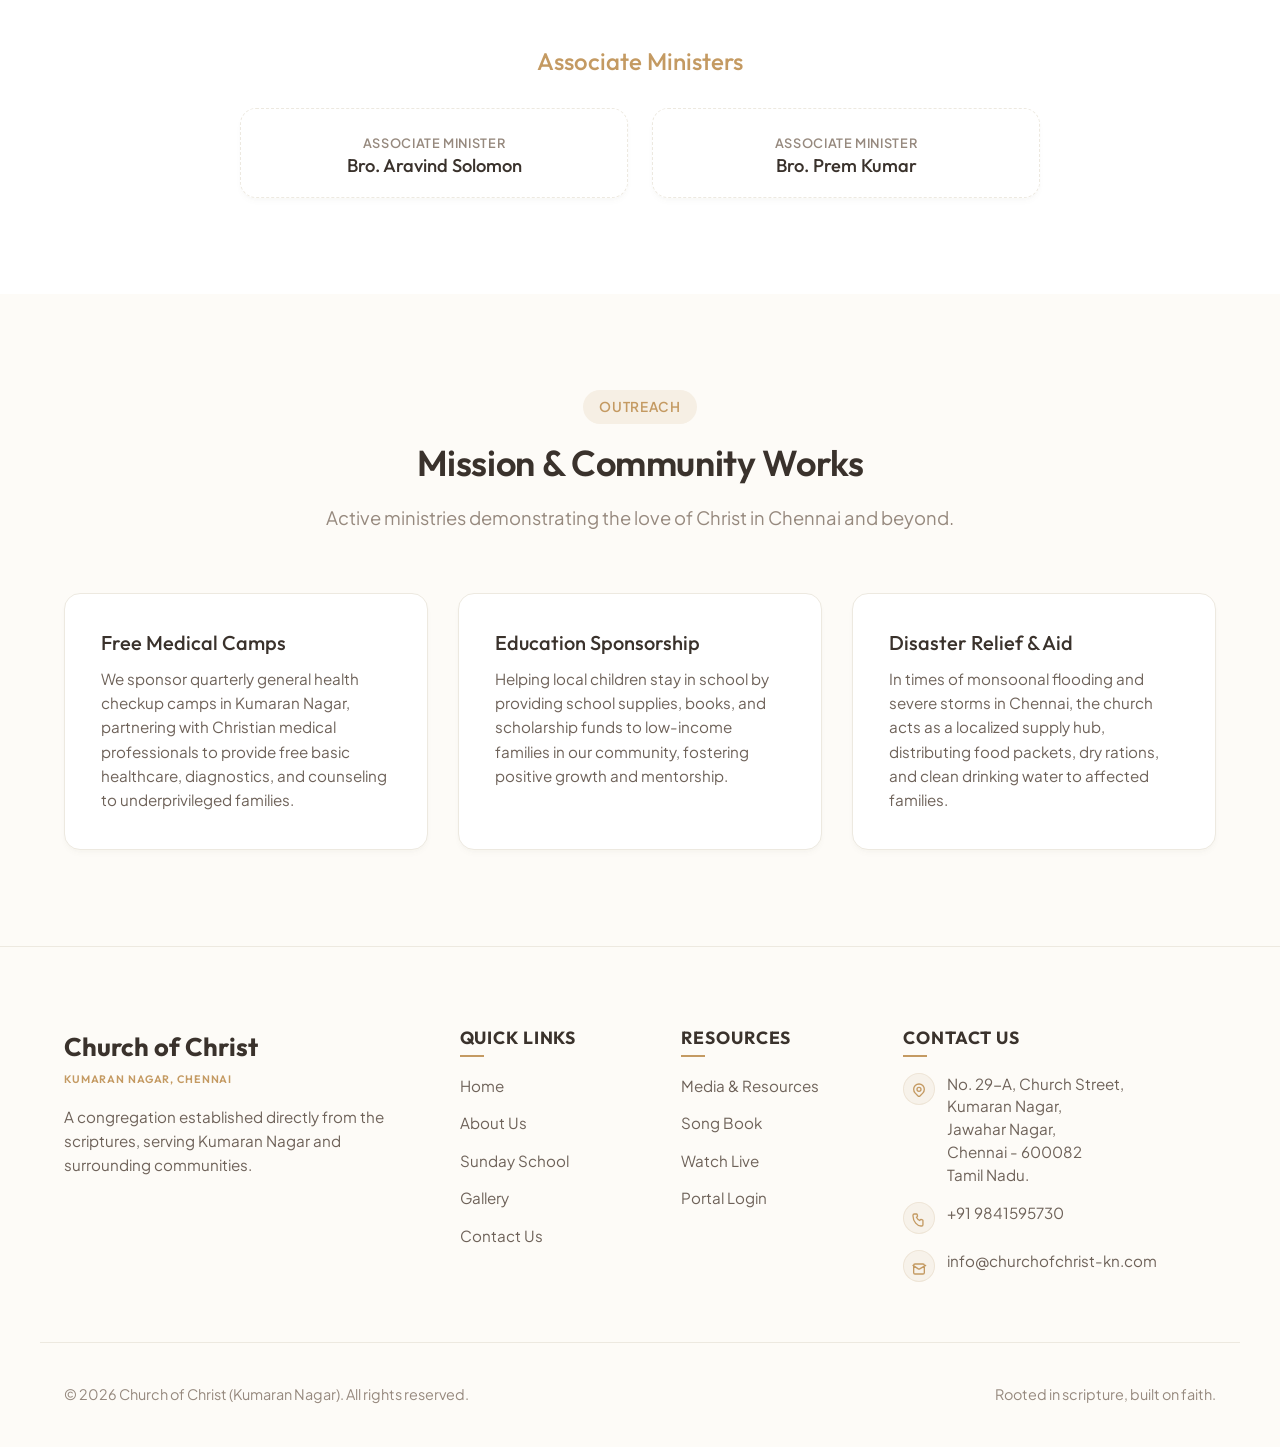
==== commit 3aafac0d: "Feature: relocate theme mode toggle button inside the mobile navigation menu drawer on mobile device" ====
--- a/about.html
+++ b/about.html
@@ -41,7 +41,18 @@
           <ul class="dropdown-menu">
             <li><a href="songbook.html?lang=tamil" class="dropdown-item">Tamil Songs</a></li>
             <li><a href="songbook.html?lang=english" class="dropdown-item">English Songs</a></li>
-          </ul>
+                  <li class="mobile-only" style="margin-top: 15px; width: 100%; list-style: none;">
+          <button class="theme-toggle-btn mobile-theme-toggle" aria-label="Toggle Theme" style="background: none; border: 1.5px solid var(--border-color); border-radius: 8px; padding: 10px 16px; width: 100%; display: flex; align-items: center; justify-content: center; gap: 12px; cursor: pointer; color: var(--text-primary); font-family: var(--font-headings); font-weight: 500; font-size: 0.95rem;">
+            <svg class="theme-icon-moon" fill="none" stroke="currentColor" viewBox="0 0 24 24" xmlns="http://www.w3.org/2000/svg" style="width: 20px; height: 20px;">
+              <path stroke-linecap="round" stroke-linejoin="round" stroke-width="2" d="M20.354 15.354A9 9 0 018.646 3.646 9.003 9.003 0 0012 21a9.003 9.003 0 008.354-5.646z"></path>
+            </svg>
+            <svg class="theme-icon-sun" fill="none" stroke="currentColor" viewBox="0 0 24 24" xmlns="http://www.w3.org/2000/svg" style="display: none; width: 20px; height: 20px;">
+              <path stroke-linecap="round" stroke-linejoin="round" stroke-width="2" d="M12 3v1m0 16v1m9-9h-1M4 9H3m15.364-6.364l-.707.707M6.343 17.657l-.707.707m0-12.728l.707.707m12.728 12.728l.707-.707M12 8a4 4 0 100 8 4 4 0 000-8z"></path>
+            </svg>
+            <span>Theme Mode</span>
+          </button>
+        </li>
+      </ul>
         </li>
         <li><a href="gallery.html" class="nav-link">Gallery</a></li>
         <li><a href="contact.html" class="nav-link">Contact Us</a></li>
--- a/css/style.css
+++ b/css/style.css
@@ -8,7 +8,7 @@
   --bg-primary: #ffffff;         /* Crisp pure white */
   --bg-secondary: #fdfbf7;       /* Soft warm ivory / cream */
   --bg-tertiary: #f6f3eb;        /* Soft warm sand */
-  --bg-overlay: rgba(255, 255, 255, 0.85); /* For glassmorphism */
+  --bg-overlay: rgba(255, 255, 255, 0.7); /* For glassmorphism */
   
   /* Typography Colors */
   --text-primary: #3a322c;       /* Rich, warm bronze/charcoal for headings */
@@ -45,6 +45,7 @@
   --transition-fast: 0.2s ease;
   --transition-normal: 0.3s cubic-bezier(0.4, 0, 0.2, 1);
   --transition-slow: 0.5s cubic-bezier(0.4, 0, 0.2, 1);
+  --text-watermark: rgba(128, 0, 0, 0.045);
 }
 
 /* ==========================================
@@ -227,12 +228,39 @@
   width: 100%;
   height: var(--header-height);
   background-color: var(--bg-overlay);
-  backdrop-filter: blur(12px);
-  -webkit-backdrop-filter: blur(12px);
-  border-bottom: 1px solid var(--border-color);
+  backdrop-filter: blur(20px);
+  -webkit-backdrop-filter: blur(20px);
+  border-bottom: 1px solid rgba(128, 120, 110, 0.15); /* Translucent glass border */
+  box-shadow: 0 8px 32px 0 rgba(0, 0, 0, 0.04); /* Ambient glass depth */
   z-index: 100;
   display: flex;
   align-items: center;
+}
+
+.header::before {
+  content: "The Churches of Christ greet you. — Romans 16:16";
+  position: absolute;
+  top: 50%;
+  left: 50%;
+  transform: translate(-50%, -50%);
+  font-family: var(--font-headings);
+  font-size: clamp(1.4rem, 4.2vw, 3rem);
+  font-weight: 700;
+  font-style: italic;
+  white-space: nowrap;
+  color: var(--text-watermark);
+  pointer-events: none;
+  user-select: none;
+  z-index: 1; /* Under nav contents but above background blur/backdrop */
+  letter-spacing: -0.015em;
+  transition: all var(--transition-normal);
+}
+
+@media (max-width: 768px) {
+  .header::before {
+    font-size: 1.1rem !important;
+    content: "The Churches of Christ greet you." !important;
+  }
 }
 
 .header .container {
@@ -352,6 +380,10 @@
 }
 
 @media (max-width: 1024px) {
+  #theme-toggle {
+    display: none !important;
+  }
+
   .mobile-only {
     display: block !important;
   }
@@ -367,22 +399,26 @@
   }
   
   .nav-container {
-    display: flex !important;
-    flex-direction: column !important;
+    display: grid !important;
+    grid-template-columns: 1fr auto 1fr !important;
+    grid-template-rows: auto auto !important;
     align-items: center !important;
-    justify-content: center !important;
-    gap: 20px !important;
+    row-gap: 24px !important;
+    width: 100% !important;
   }
   
   .logo-wrapper {
+    grid-column: 1 / -1 !important;
     display: flex !important;
     justify-content: center !important;
     width: 100% !important;
     flex-shrink: 0;
+    position: relative !important;
+    z-index: 2 !important;
   }
   
   .logo-img {
-    height: 80px !important; /* Enlarged by 33% */
+    height: 110px !important;
     margin: 0 auto !important;
   }
   
@@ -392,24 +428,25 @@
     align-items: center !important;
   }
   
-  .logo-img-tagline {
-    font-size: 0.8rem !important;
-    margin-top: 4px !important;
-  }
-  
   .nav-menu {
+    grid-column: 2 !important;
+    justify-self: center !important;
     display: flex !important;
-    justify-content: center !important;
-    width: 100% !important;
+    width: auto !important;
     gap: 24px !important;
+    position: relative !important;
+    z-index: 2 !important;
   }
   
   .nav-right-area {
+    grid-column: 3 !important;
+    justify-self: end !important;
     display: flex !important;
     align-items: center !important;
-    justify-content: center !important;
     gap: 20px !important;
-    margin-top: 5px !important;
+    margin: 0 !important;
+    position: relative !important;
+    z-index: 2 !important;
   }
   
   .nav-action.desktop-only {
@@ -1978,7 +2015,7 @@
   --bg-primary: #121210;         /* Deep, rich dark charcoal/black */
   --bg-secondary: #1c1a16;       /* Deep warm chocolate-black */
   --bg-tertiary: #25221d;        /* Slightly lighter warm gray for cards */
-  --bg-overlay: rgba(18, 18, 16, 0.85); /* For glassmorphic headers */
+  --bg-overlay: rgba(18, 18, 16, 0.7); /* For glassmorphic headers */
   
   --text-primary: #f3ede4;       /* Soft warm cream for headings */
   --text-secondary: #beb2a6;     /* Muted warm sand/taupe for body text */
@@ -1994,6 +2031,7 @@
   --shadow-sm: 0 4px 6px -1px rgba(0, 0, 0, 0.5), 0 2px 4px -1px rgba(0, 0, 0, 0.3);
   --shadow-md: 0 10px 15px -3px rgba(0, 0, 0, 0.6), 0 4px 6px -2px rgba(0, 0, 0, 0.4);
   --shadow-lg: 0 20px 25px -5px rgba(0, 0, 0, 0.7), 0 10px 10px -5px rgba(0, 0, 0, 0.5);
+  --text-watermark: rgba(255, 255, 255, 0.02);
 }
 
 /* Global Transition for Theme Switching */
@@ -2570,22 +2608,14 @@
 }
 
 .logo-img-tagline {
-  font-family: var(--font-body);
-  font-size: 0.65rem;
-  font-weight: 700;
-  color: var(--color-accent);
-  letter-spacing: 0.08em;
-  margin-top: 1px;
-  text-transform: uppercase;
-  line-height: 1;
-}
-
-@media (max-width: 768px) {
+  display: none !important;
+}
+
+@media (max-width: 1024px) {
+  :root {
+    --header-height: 120px;
+  }
   .logo-img {
-    height: 38px; /* Slightly more compact on mobile */
-  }
-  .logo-img-tagline {
-    font-size: 0.58rem;
-    letter-spacing: 0.06em;
-  }
-}
+    height: 100px !important;
+  }
+}
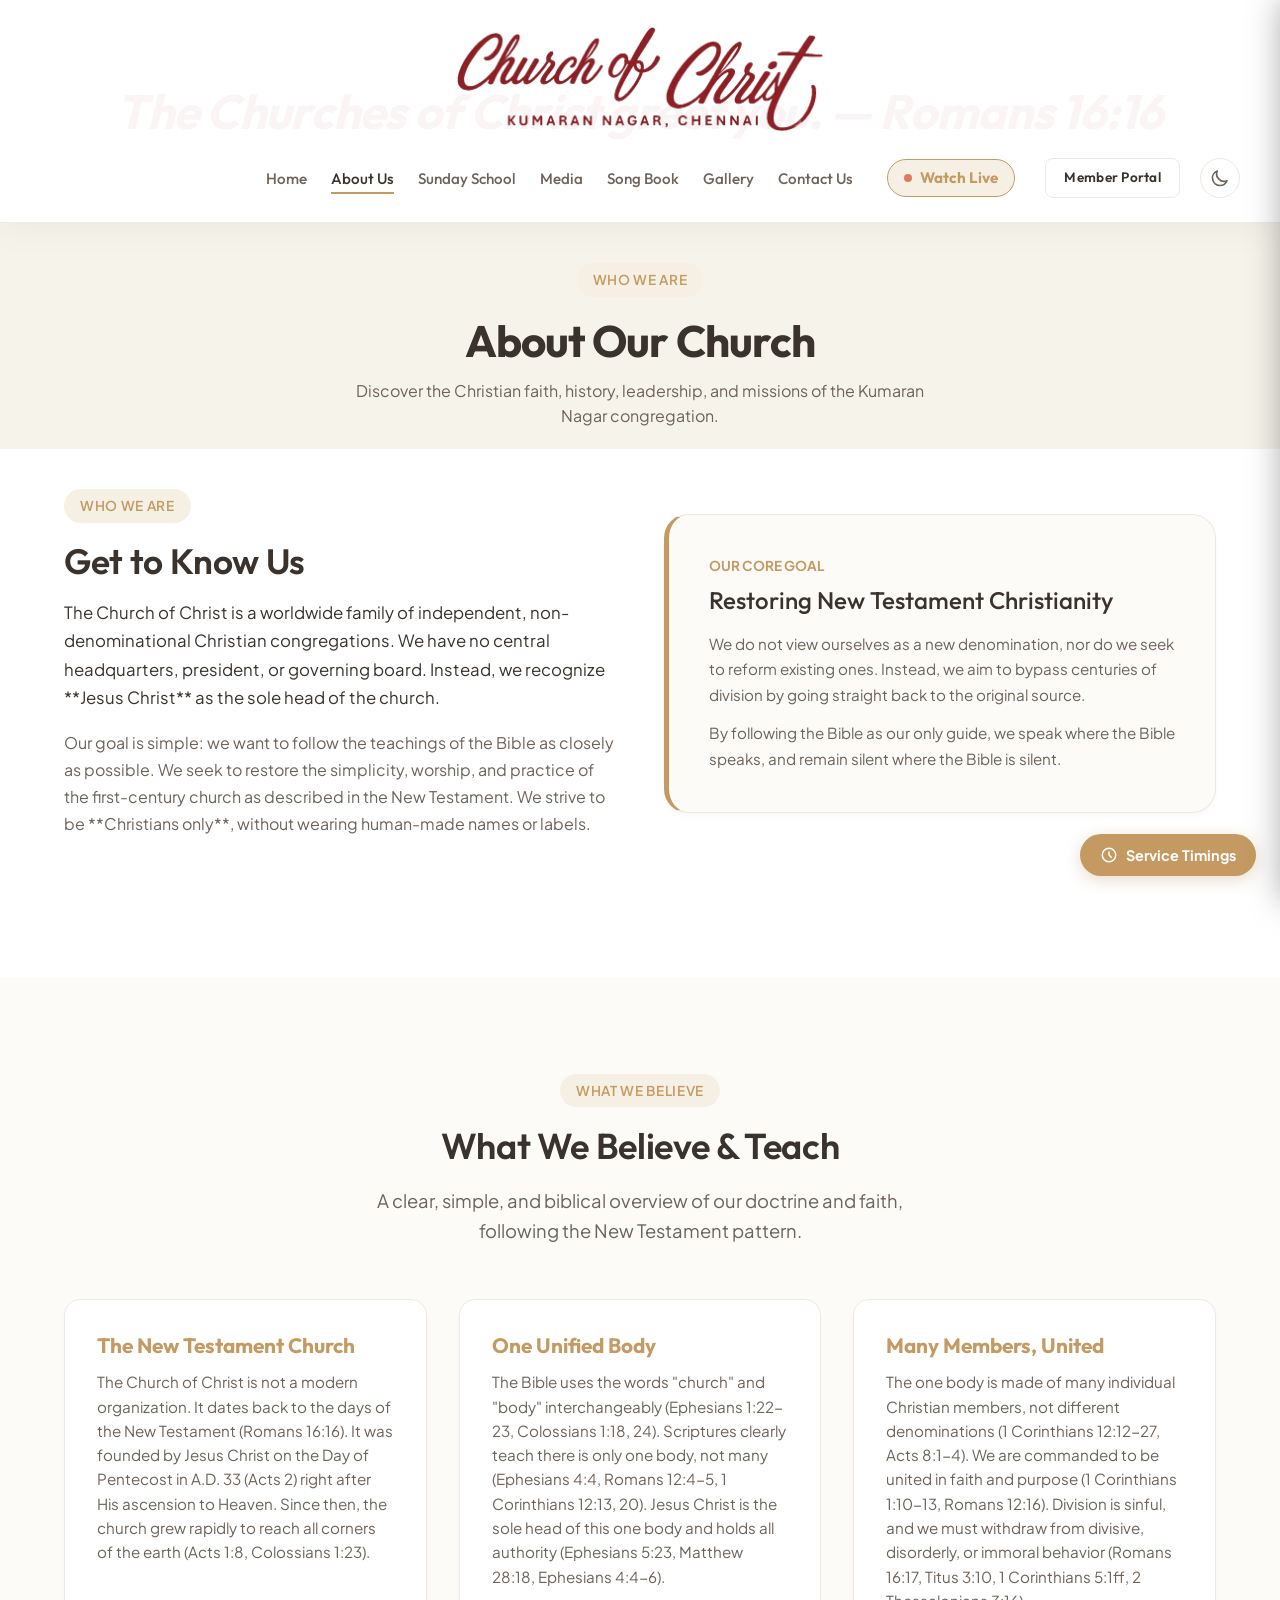
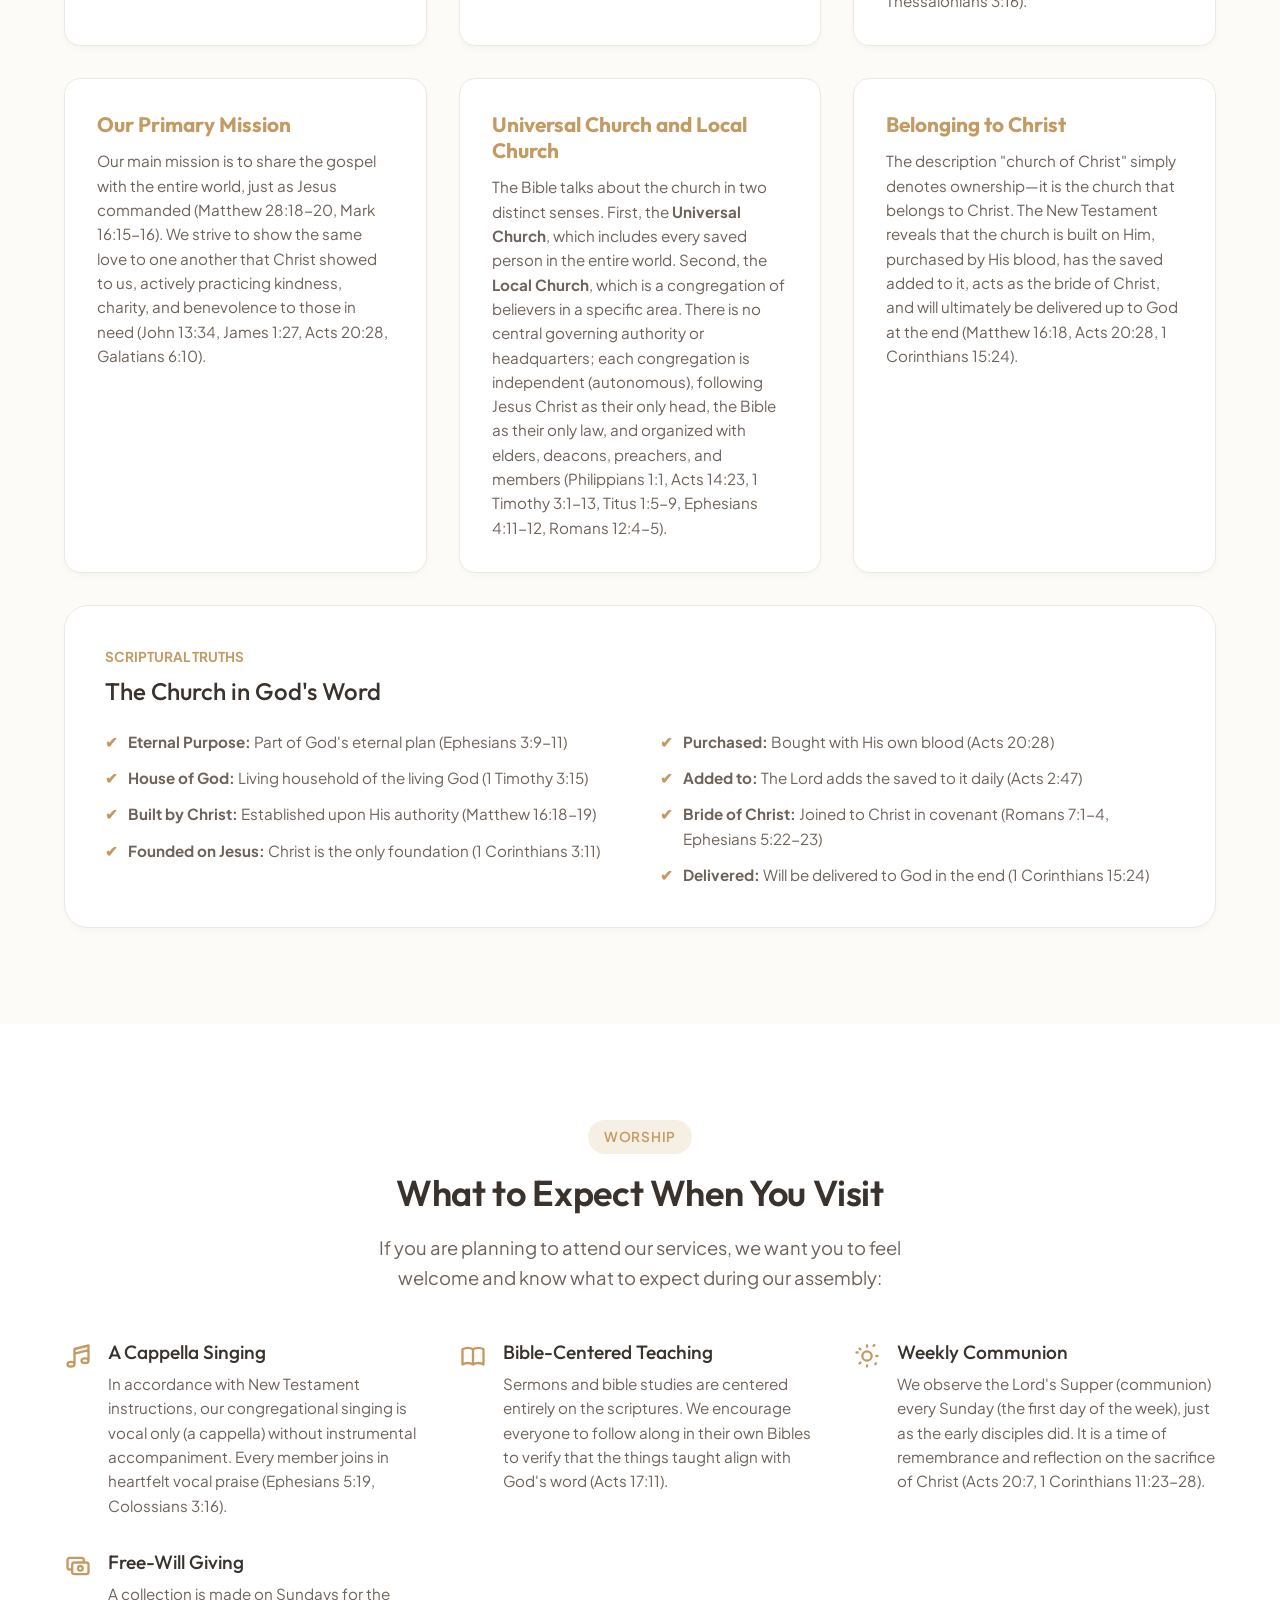
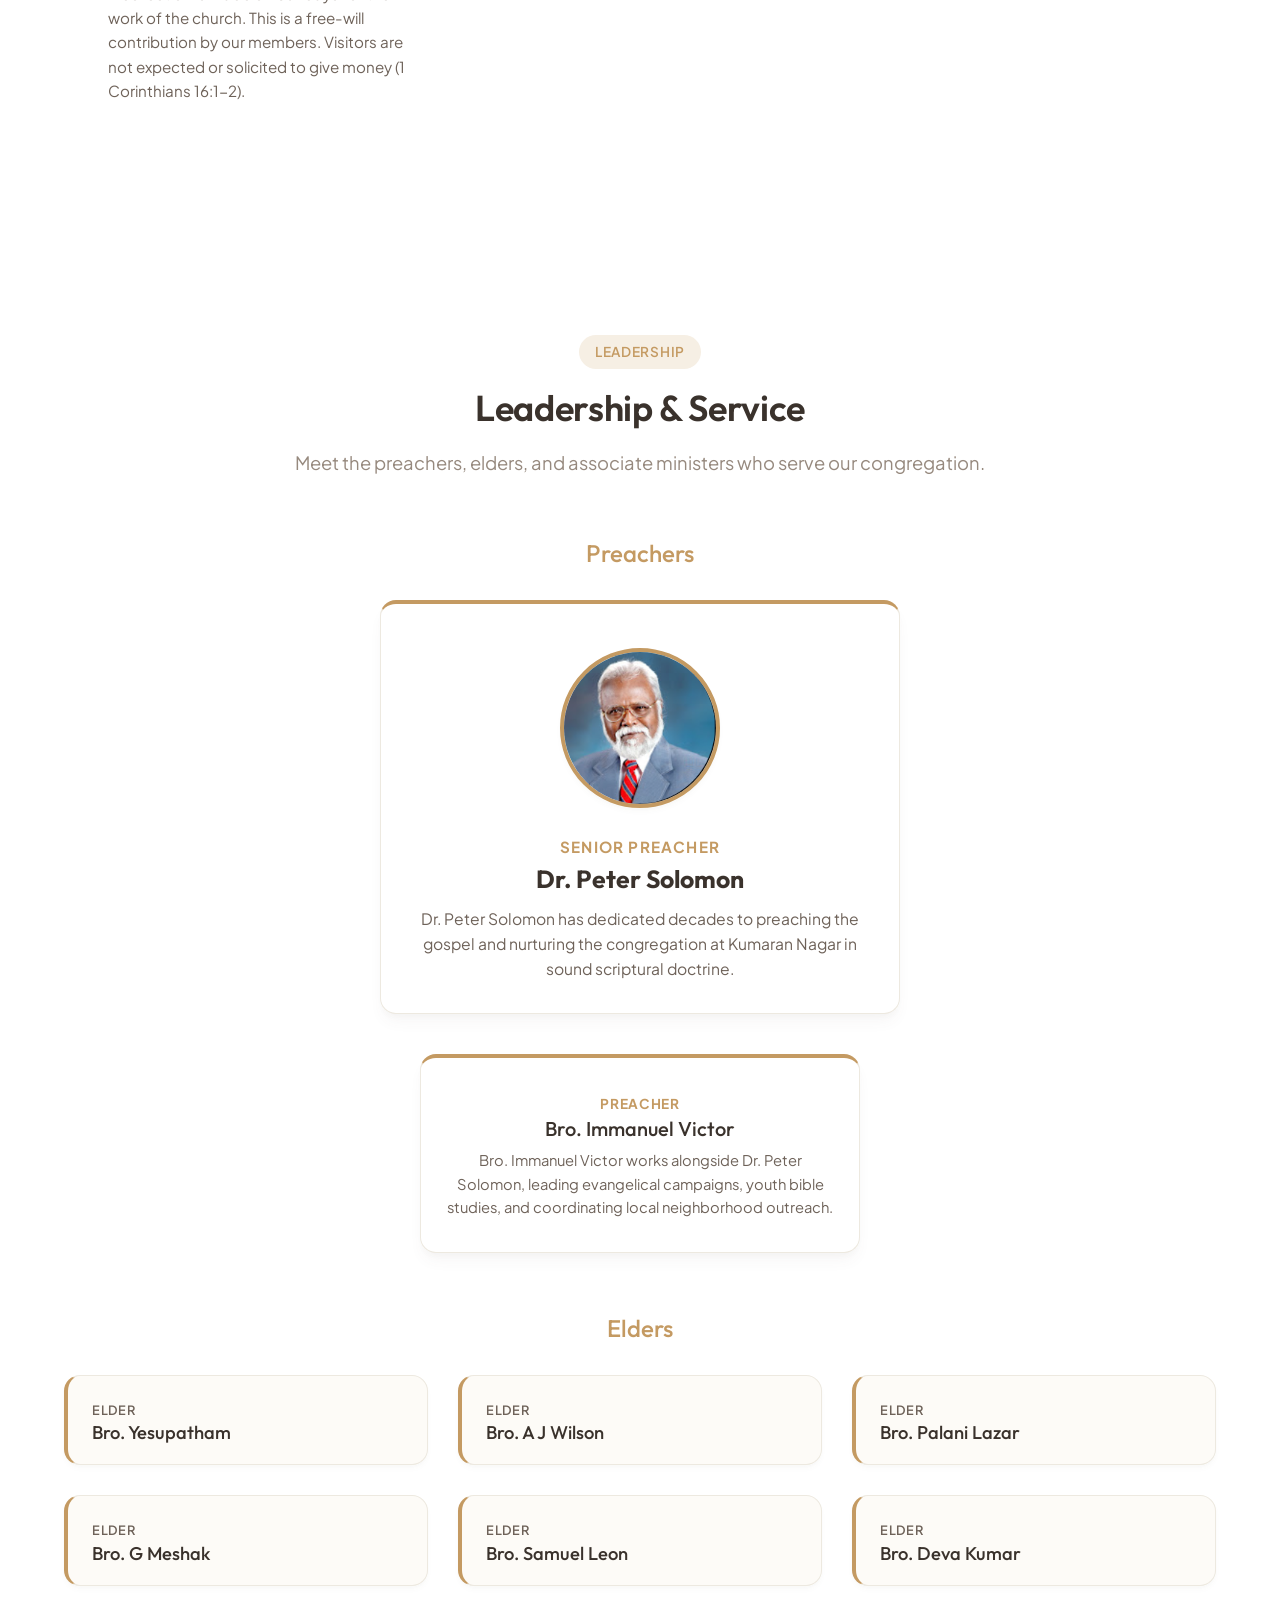
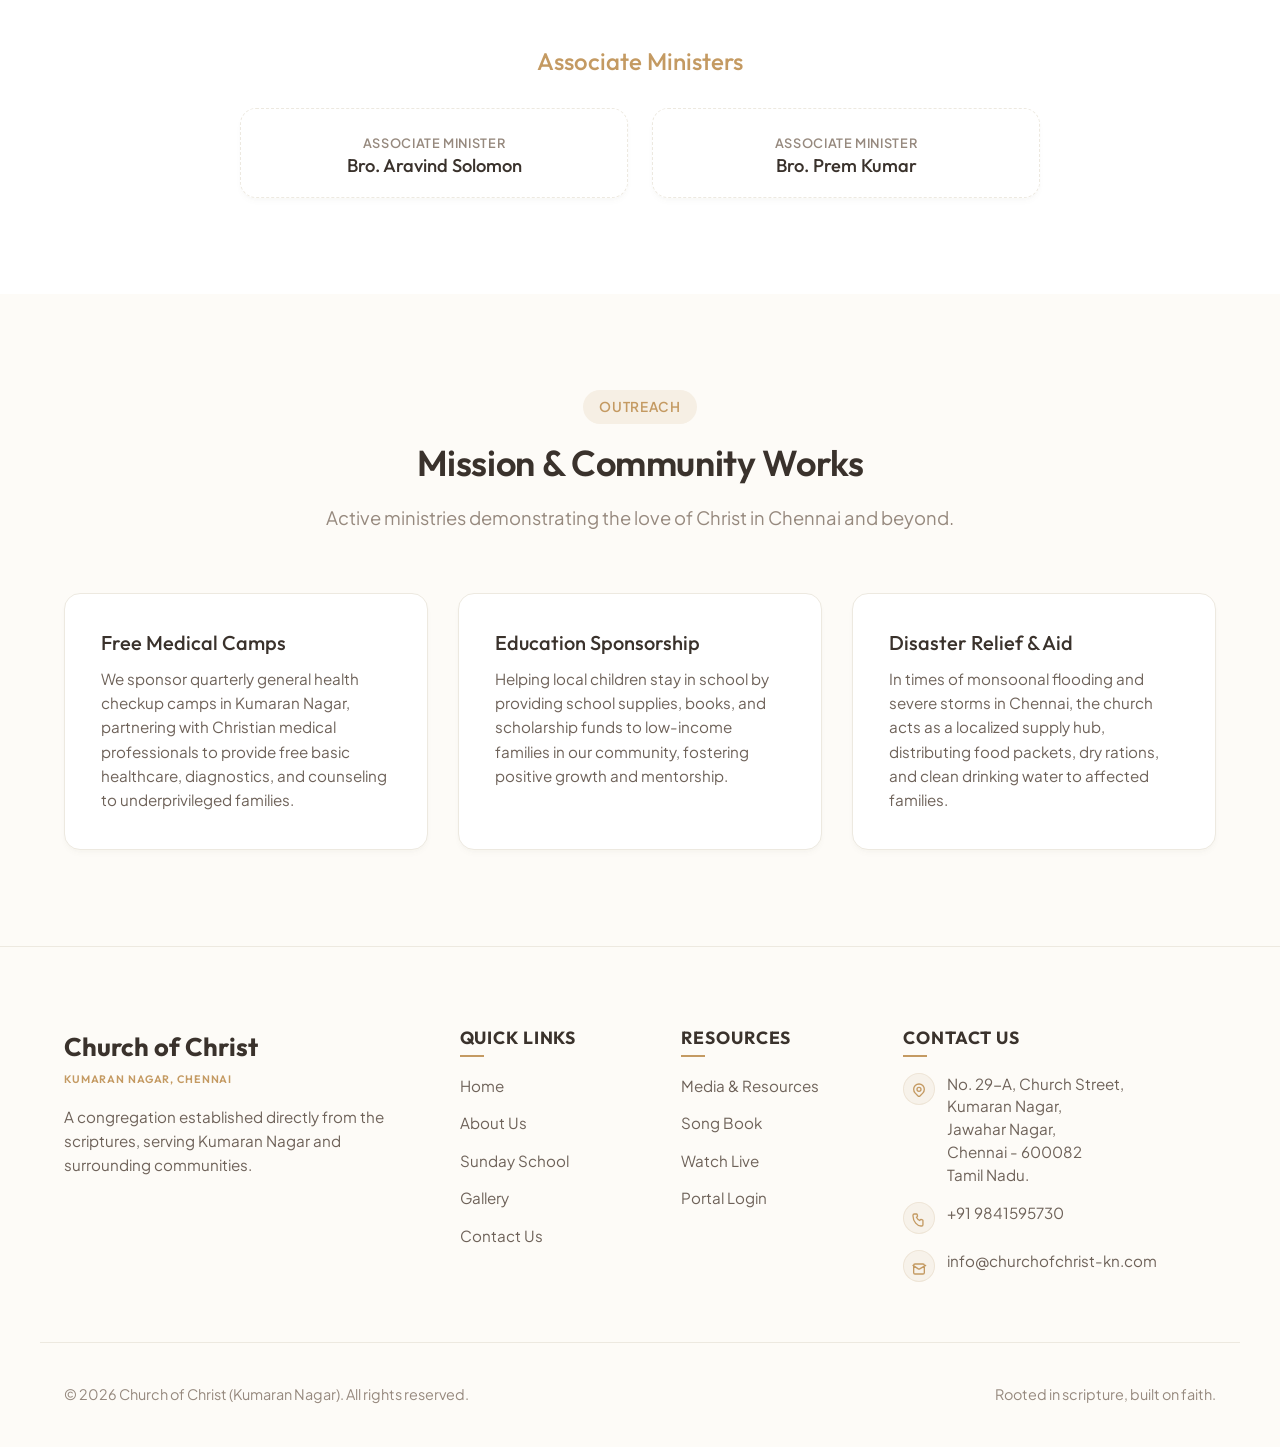
==== commit 2279f7d8: "Deploy: clean, crop, and apply Red_NB.png as the new transparent red logo site-wide" ====
--- a/about.html
+++ b/about.html
@@ -23,7 +23,7 @@
       <div class="logo-wrapper">
         <a href="index.html" class="logo" id="header-logo">
           <div class="logo-img-wrapper">
-            <img src="images/Blue_NB.PNG" alt="Church of Christ" class="logo-img">
+            <img src="images/Red_NB.png" alt="Church of Christ" class="logo-img">
             <span class="logo-img-tagline">Kumaran Nagar, Chennai</span>
           </div>
         </a>
@@ -41,7 +41,11 @@
           <ul class="dropdown-menu">
             <li><a href="songbook.html?lang=tamil" class="dropdown-item">Tamil Songs</a></li>
             <li><a href="songbook.html?lang=english" class="dropdown-item">English Songs</a></li>
-                  <li class="mobile-only" style="margin-top: 15px; width: 100%; list-style: none;">
+          </ul>
+        </li>
+        <li><a href="gallery.html" class="nav-link">Gallery</a></li>
+        <li><a href="contact.html" class="nav-link">Contact Us</a></li>
+        <li class="mobile-only" style="margin-top: 15px; width: 100%; list-style: none;">
           <button class="theme-toggle-btn mobile-theme-toggle" aria-label="Toggle Theme" style="background: none; border: 1.5px solid var(--border-color); border-radius: 8px; padding: 10px 16px; width: 100%; display: flex; align-items: center; justify-content: center; gap: 12px; cursor: pointer; color: var(--text-primary); font-family: var(--font-headings); font-weight: 500; font-size: 0.95rem;">
             <svg class="theme-icon-moon" fill="none" stroke="currentColor" viewBox="0 0 24 24" xmlns="http://www.w3.org/2000/svg" style="width: 20px; height: 20px;">
               <path stroke-linecap="round" stroke-linejoin="round" stroke-width="2" d="M20.354 15.354A9 9 0 018.646 3.646 9.003 9.003 0 0012 21a9.003 9.003 0 008.354-5.646z"></path>
@@ -52,10 +56,6 @@
             <span>Theme Mode</span>
           </button>
         </li>
-      </ul>
-        </li>
-        <li><a href="gallery.html" class="nav-link">Gallery</a></li>
-        <li><a href="contact.html" class="nav-link">Contact Us</a></li>
         <li class="nav-live-wrapper" style="margin-left: 10px;"><a href="live.html" class="nav-link nav-link-live"><span class="live-dot-pulse"></span>Watch Live</a></li>
         <li class="nav-btn mobile-only"><a href="login.html" class="btn btn-secondary btn-sm" id="member-portal-nav-btn-mobile">Member Portal</a></li>
       </ul>
